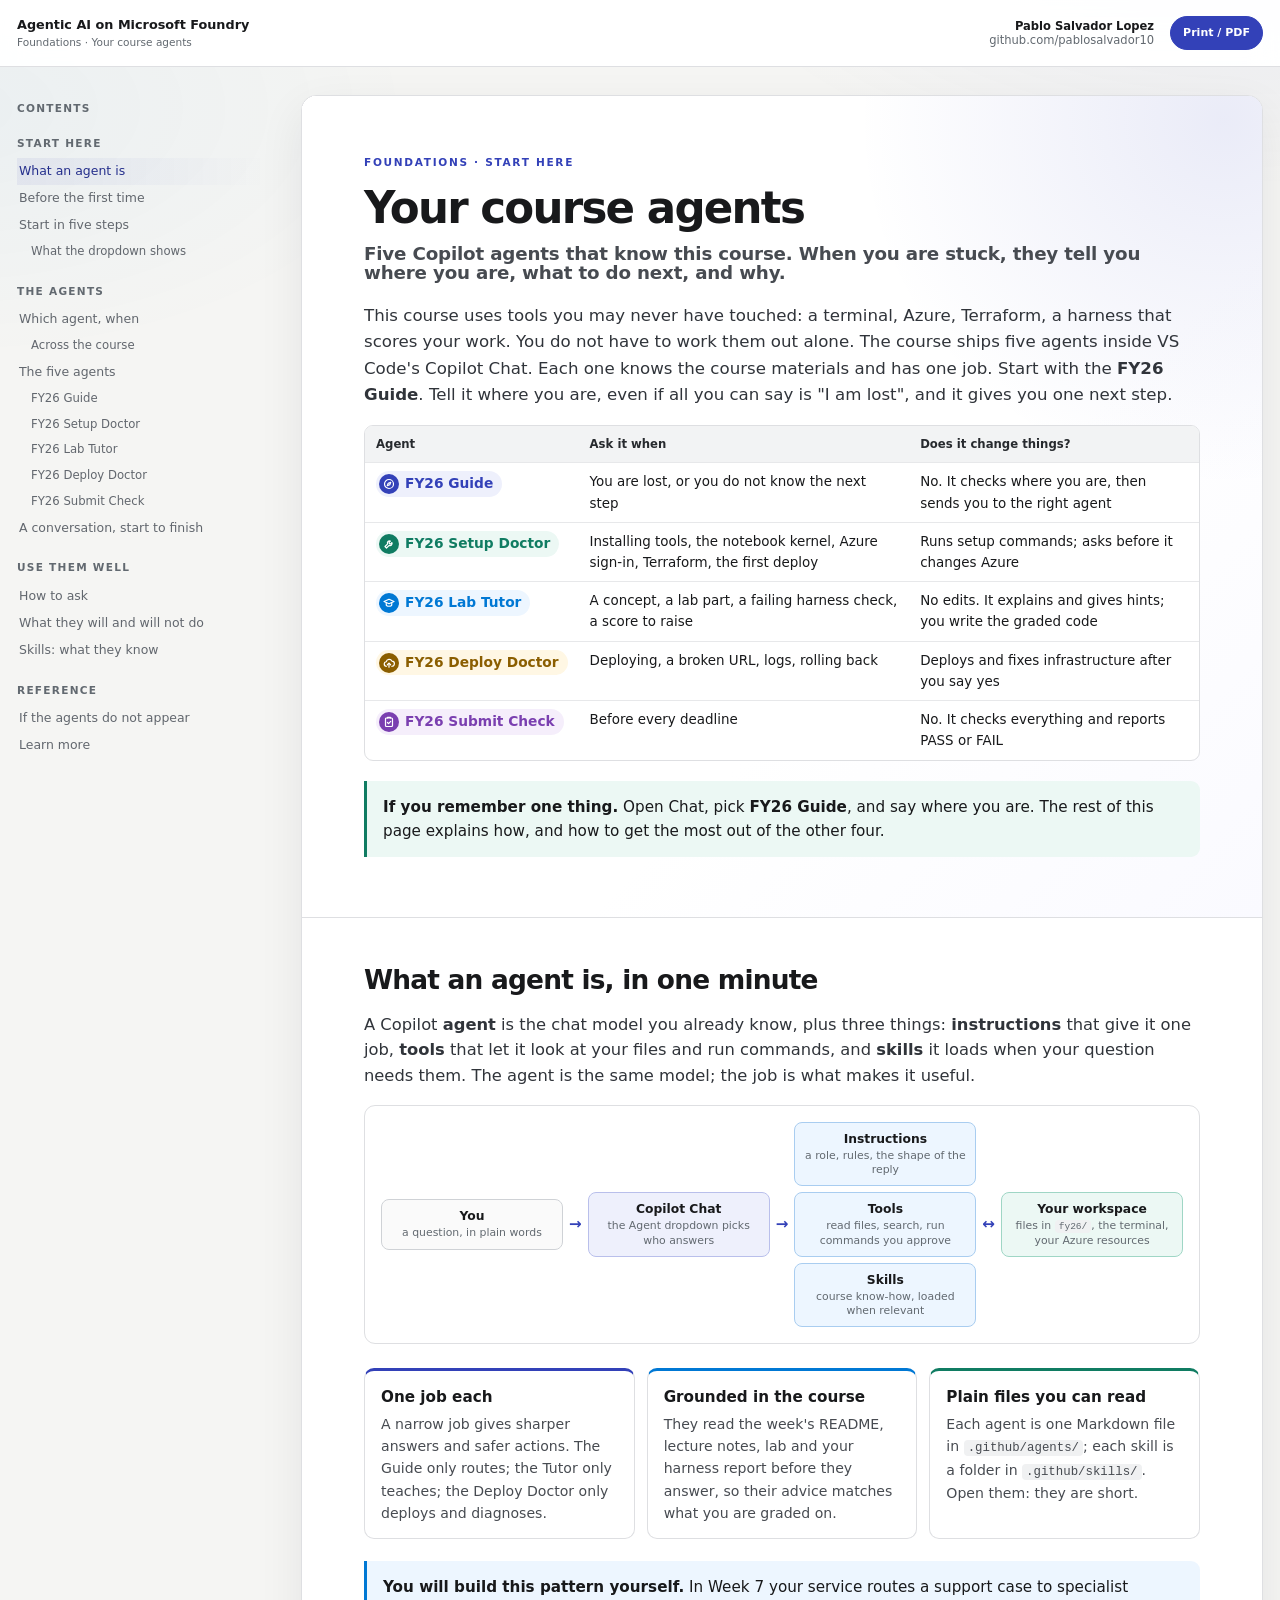
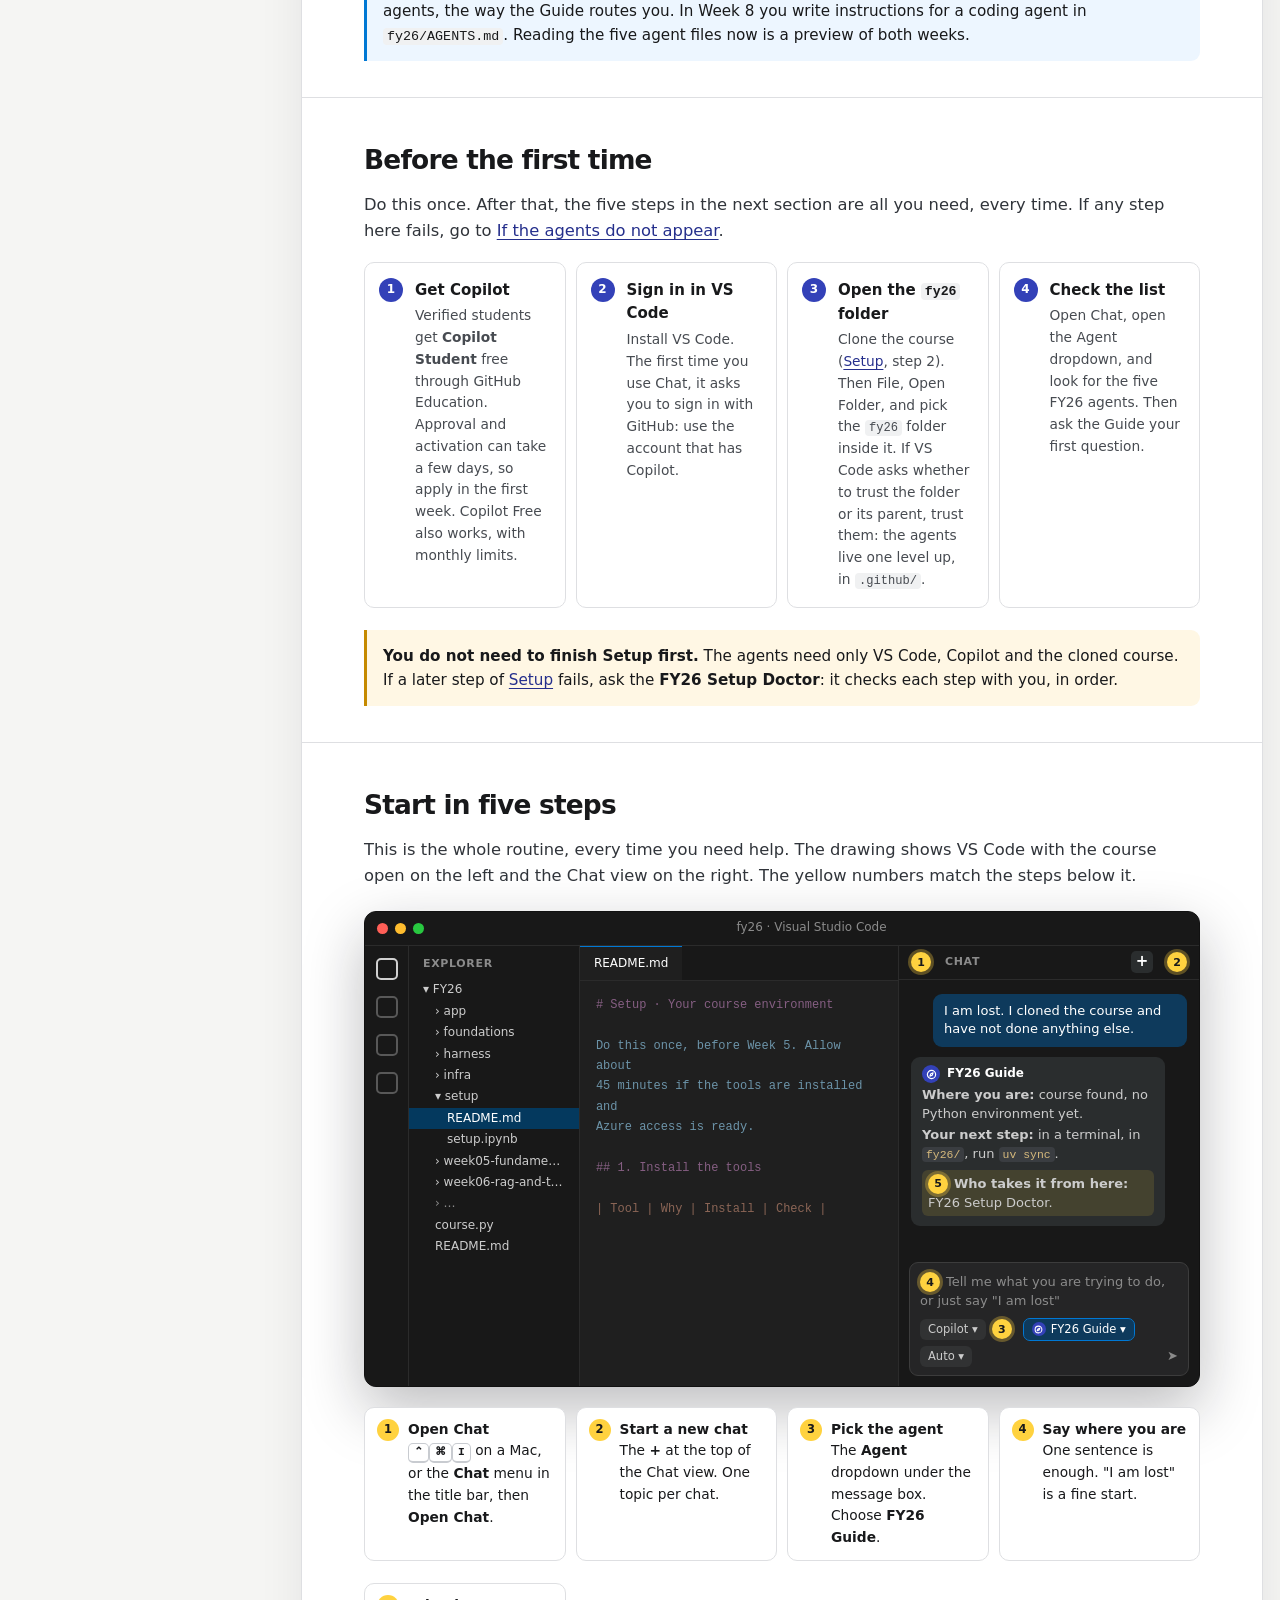
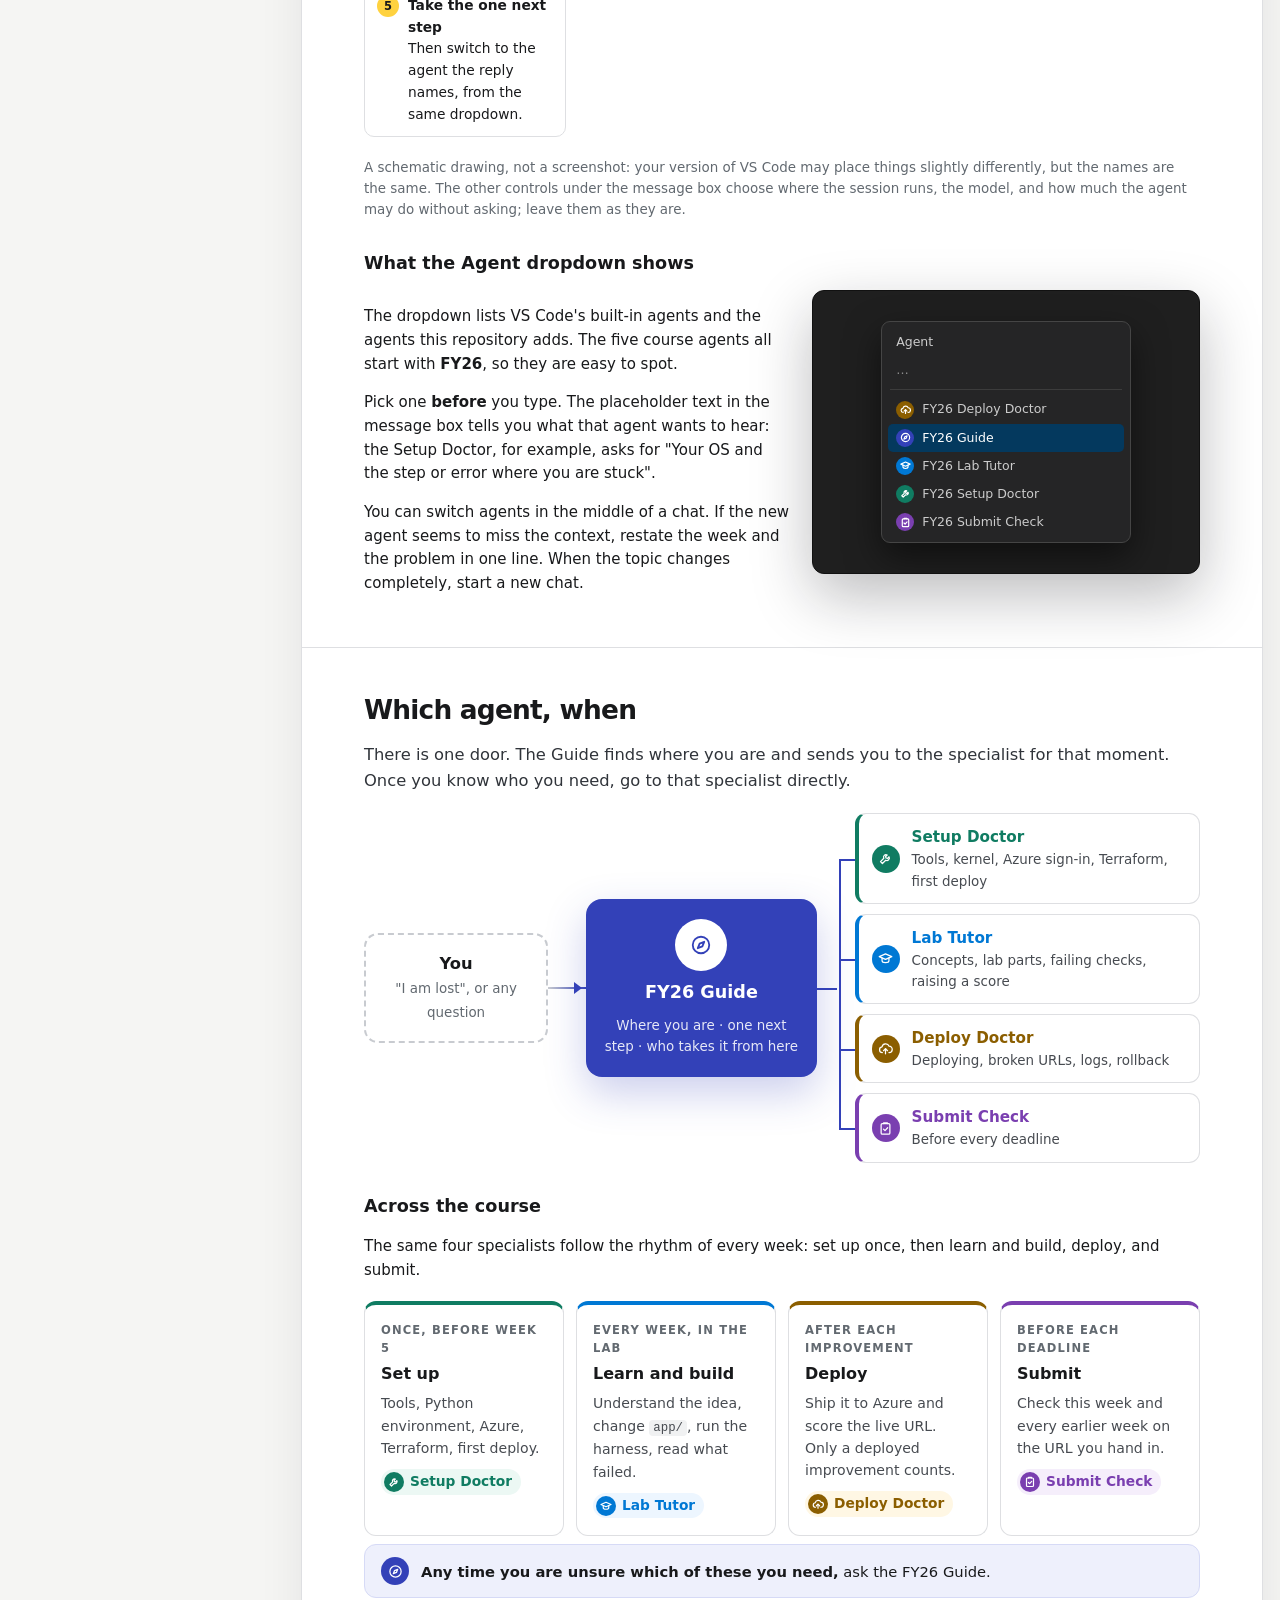
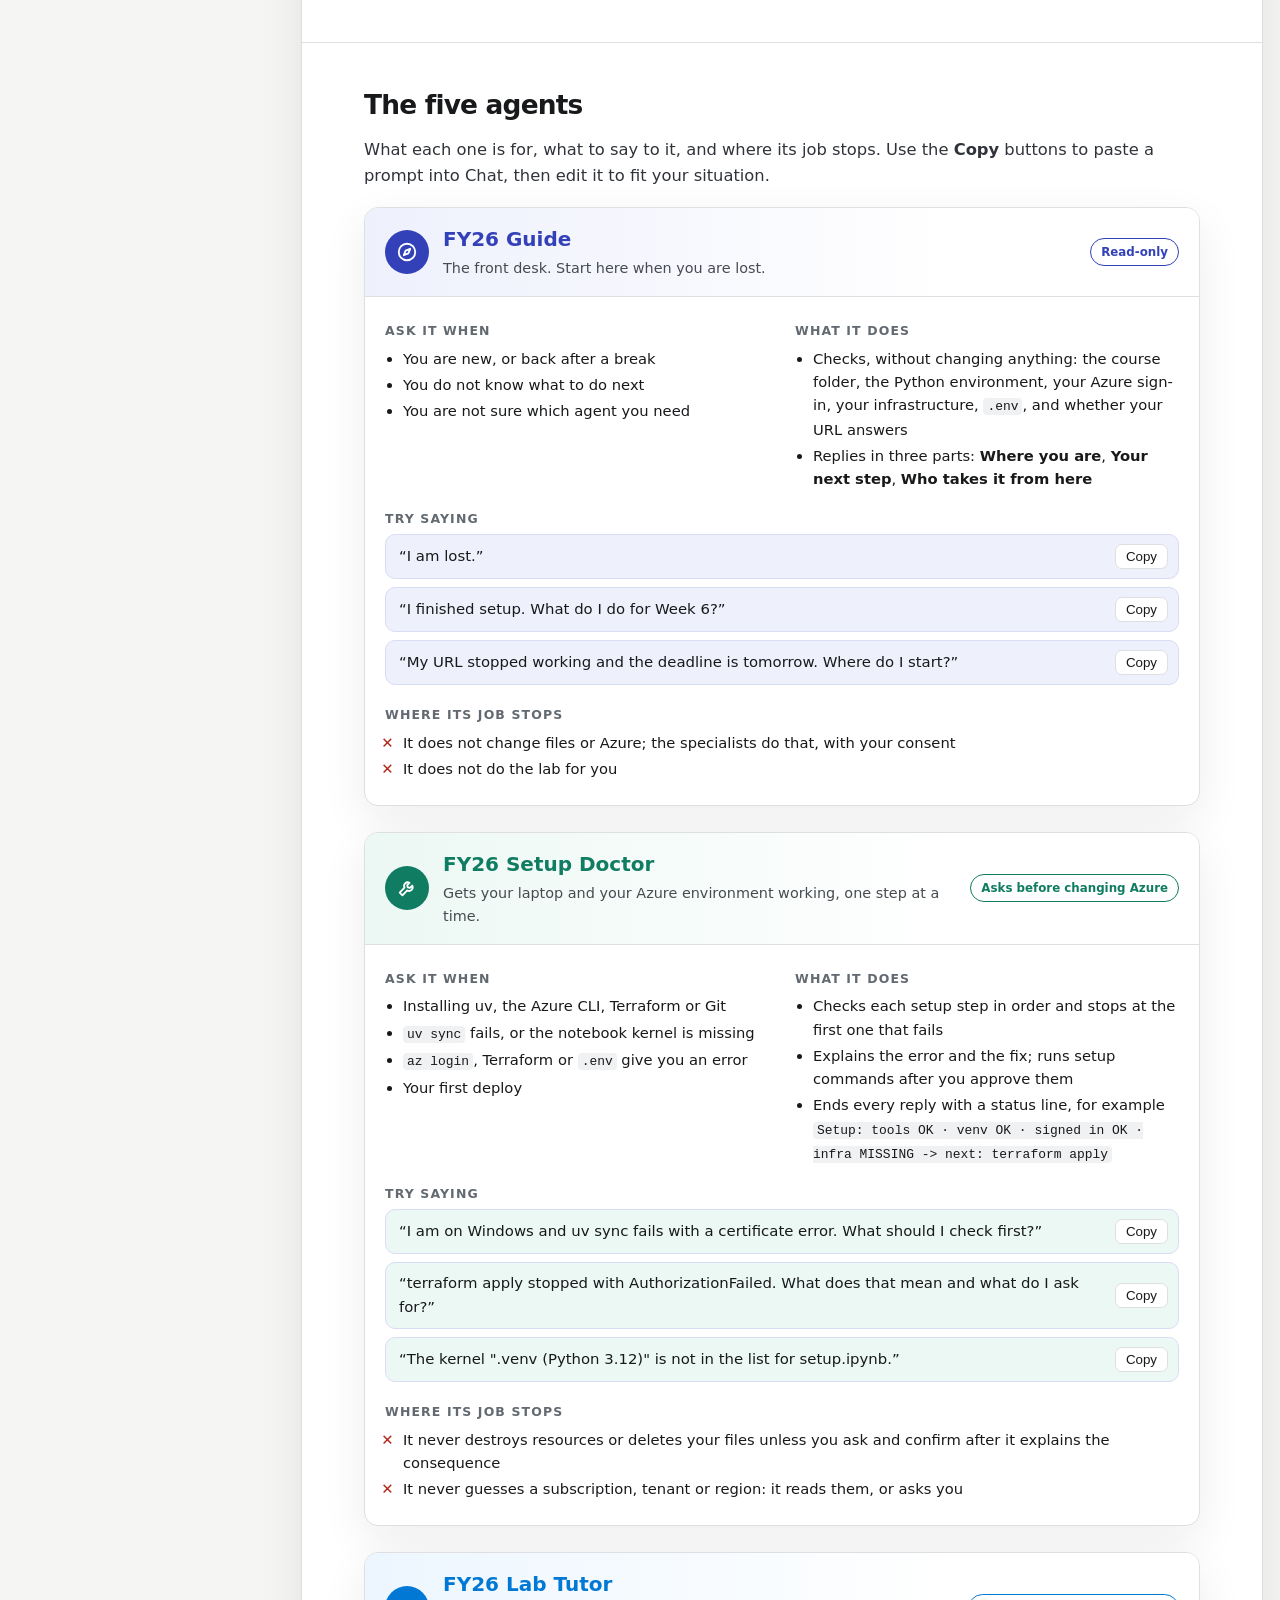
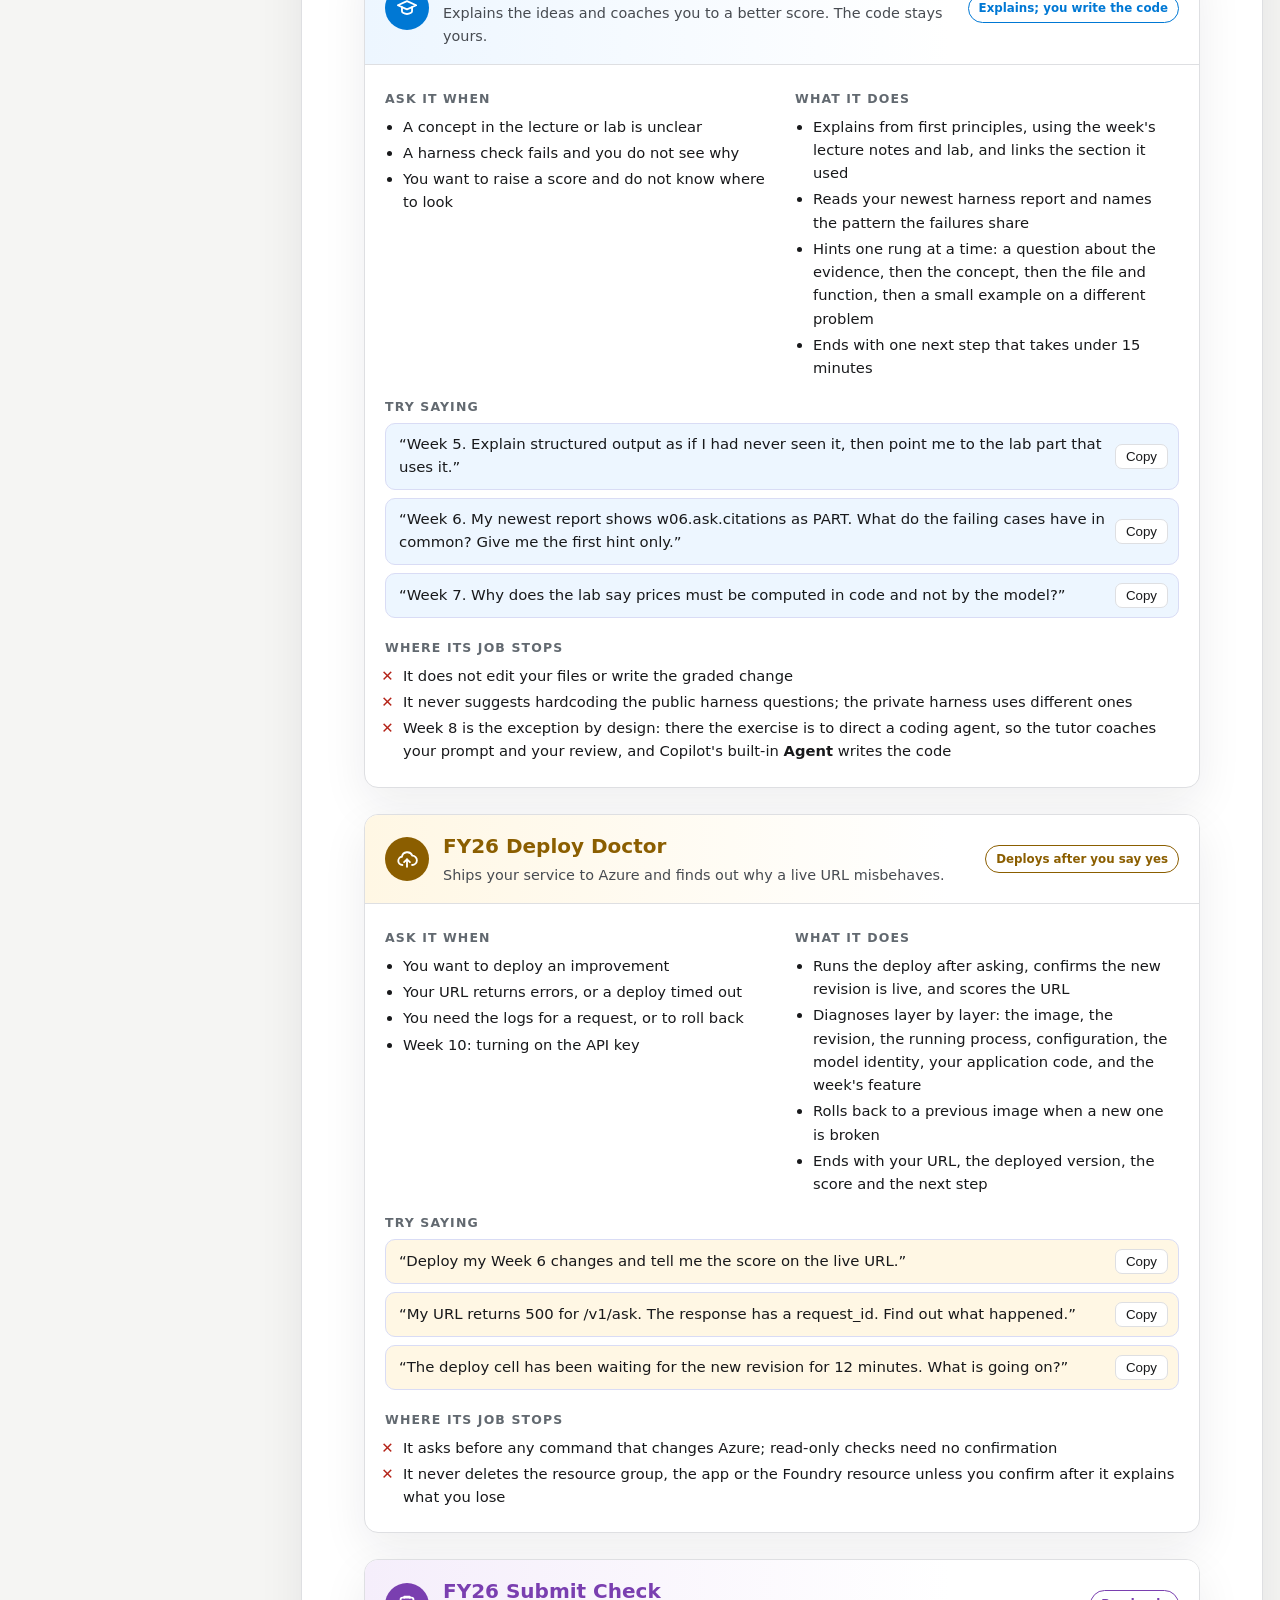
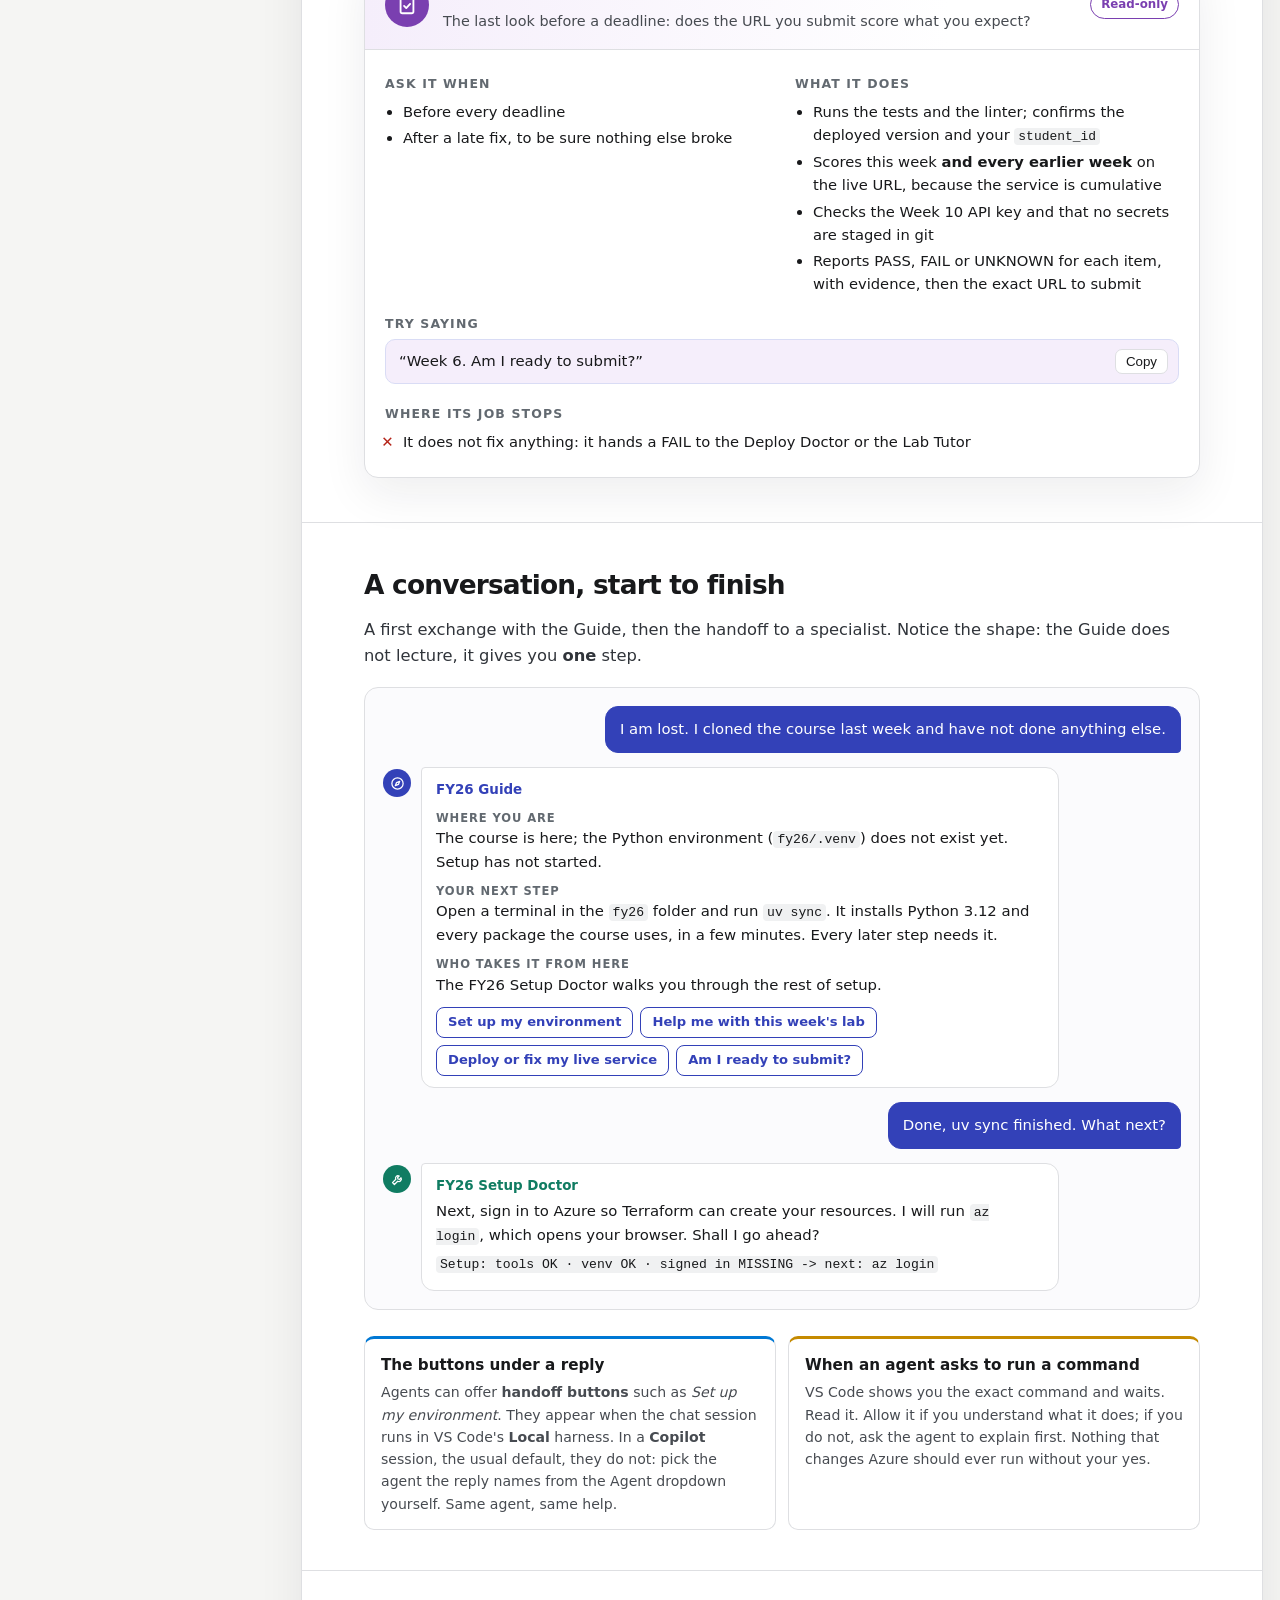
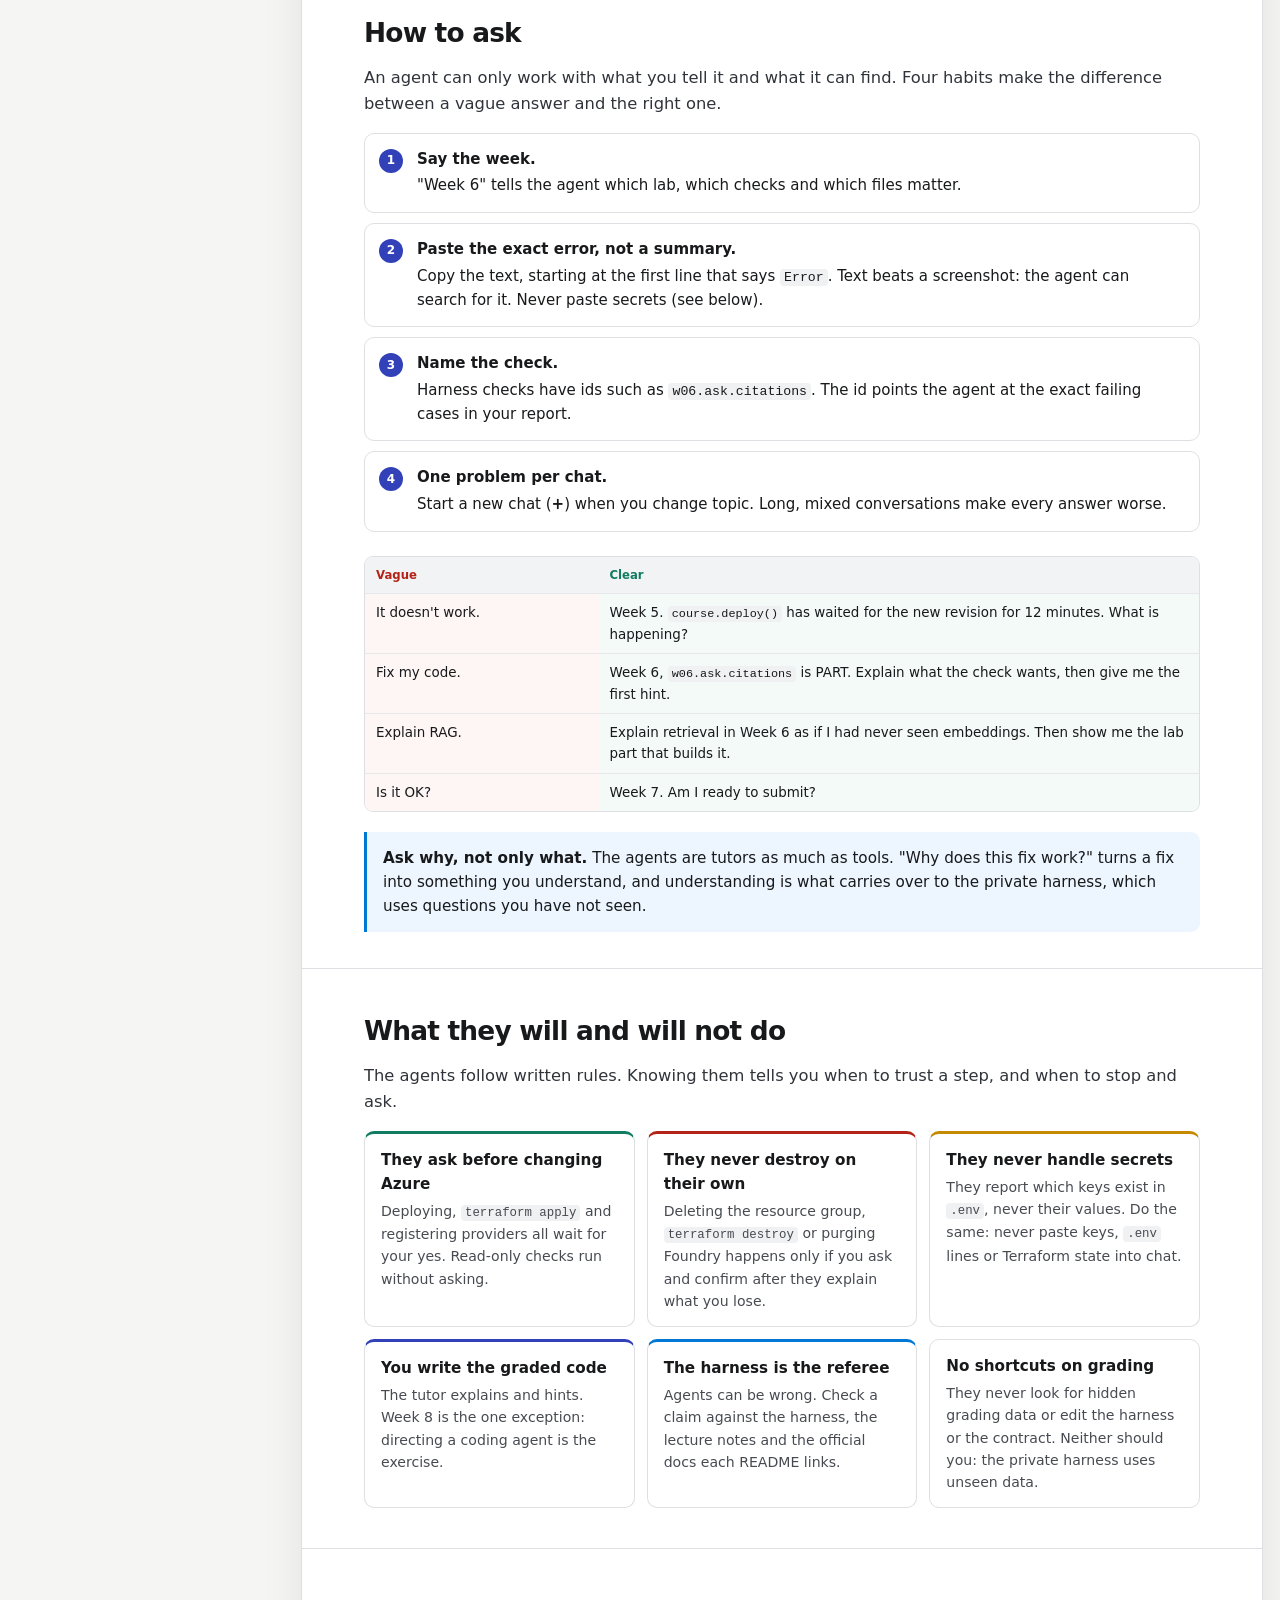
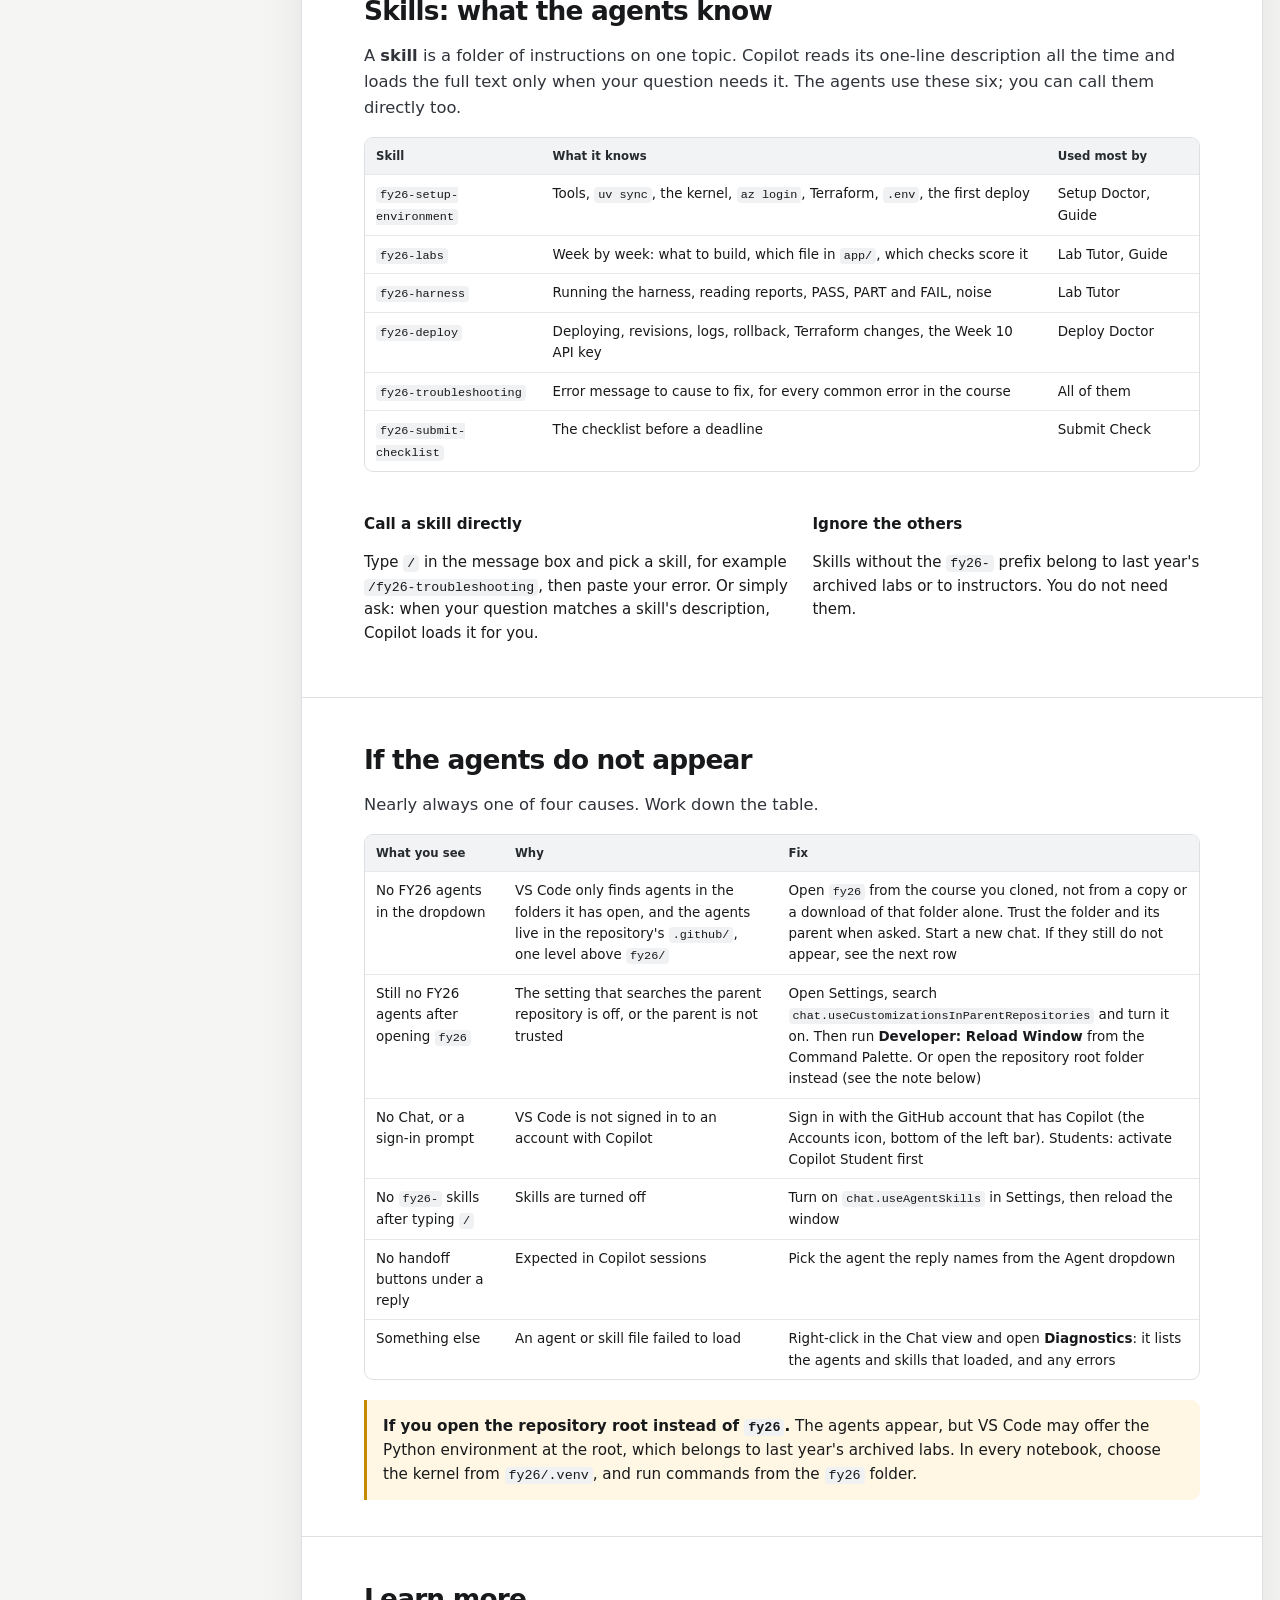
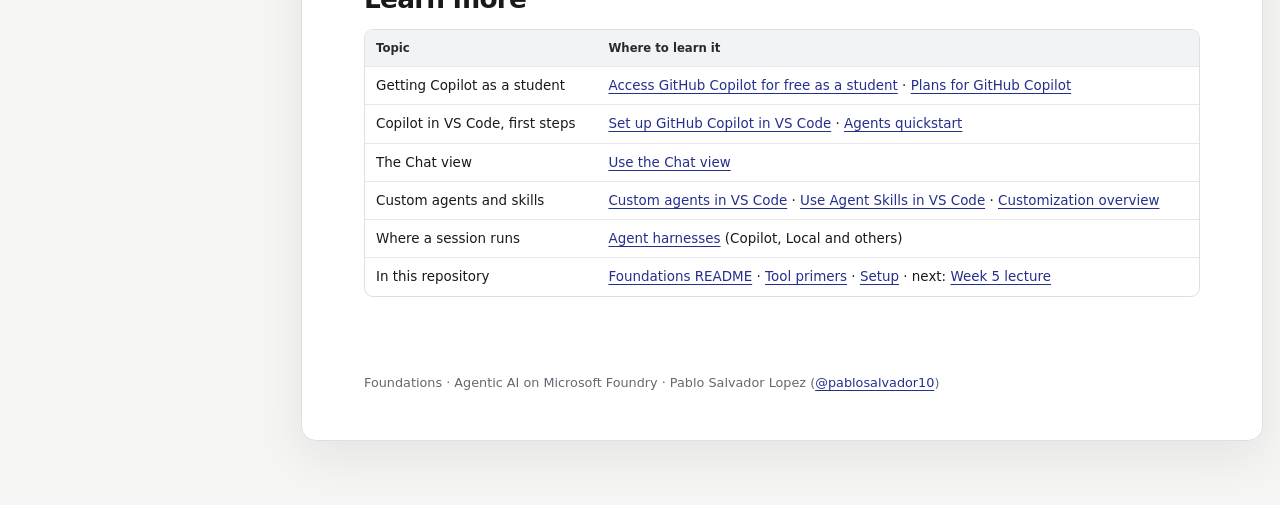
==== fy26/foundations/docs/agents.html @ be67edde "feat: FY26 cohort with course website and online harness - fy26/: the Lakeshore Ride service, harnes" ====
<!doctype html>
<html lang="en">
<head>
<meta charset="utf-8">
<meta name="viewport" content="width=device-width, initial-scale=1">
<title>Foundations · Your course agents</title>
<meta name="description" content="How to get help from the five course agents in VS Code Copilot Chat: FY26 Guide, Setup Doctor, Lab Tutor, Deploy Doctor and Submit Check. Which one to ask, how to ask, and what they will and will not do.">
<link rel="stylesheet" href="../../assets/lecture.css">
<link rel="stylesheet" href="../../assets/agents.css">
</head>
<body class="agents-page">
<svg class="sprite" aria-hidden="true" focusable="false">
  <symbol id="i-guide" viewBox="0 0 24 24"><circle cx="12" cy="12" r="9"/><path d="m15.5 8.5-2 5-5 2 2-5z"/></symbol>
  <symbol id="i-setup" viewBox="0 0 24 24"><path d="M14.7 6.3a4 4 0 0 0-5.4 5.4L4 17l3 3 5.3-5.3a4 4 0 0 0 5.4-5.4l-2.5 2.5-2.4-.6-.6-2.4z"/></symbol>
  <symbol id="i-tutor" viewBox="0 0 24 24"><path d="M2 9l10-4.5L22 9l-10 4.5z"/><path d="M6.5 11v4.5c0 1.4 2.5 3 5.5 3s5.5-1.6 5.5-3V11"/></symbol>
  <symbol id="i-deploy" viewBox="0 0 24 24"><path d="M7 18.5a4.5 4.5 0 0 1-.6-8.96 6 6 0 0 1 11.4-1.3A4.3 4.3 0 0 1 17.5 18.5"/><path d="M12 12.5v8"/><path d="m8.8 15.5 3.2-3.2 3.2 3.2"/></symbol>
  <symbol id="i-submit" viewBox="0 0 24 24"><rect x="5" y="4" width="14" height="17" rx="2"/><path d="M9 4V2.8h6V4"/><path d="m8.8 13 2.4 2.4 4.2-4.6"/></symbol>
</svg>
<a class="skip" href="#content">Skip to the document</a>
<div id="progress" aria-hidden="true"></div>
<header class="topbar"><div class="topbar__inner">
  <span class="brand-copy"><b>Agentic AI on Microsoft Foundry</b><span>Foundations · Your course agents</span></span>
  <div class="topbar__right">
    <span class="author"><b>Pablo Salvador Lopez</b><a href="https://github.com/pablosalvador10">github.com/pablosalvador10</a></span>
    <button class="button" id="print" type="button">Print / PDF</button>
  </div>
</div></header>
<div class="layout">
<nav class="toc" aria-label="Contents"></nav>
<main id="content" tabindex="-1">

<header class="hero" id="top">
  <p class="eyebrow">Foundations · Start here</p>
  <h1>Your course agents<span class="hero-subtitle"><strong>Five Copilot agents that know this course. When you are stuck, they tell you where you are, what to do next, and why.</strong></span></h1>
  <p class="hero-copy">This course uses tools you may never have touched: a terminal, Azure, Terraform, a harness that scores your work. You do not have to work them out alone. The course ships five agents inside VS Code's Copilot Chat. Each one knows the course materials and has one job. Start with the <strong>FY26 Guide</strong>. Tell it where you are, even if all you can say is "I am lost", and it gives you one next step.</p>
  <div class="table-wrap"><table><thead><tr><th>Agent</th><th>Ask it when</th><th>Does it change things?</th></tr></thead><tbody>
    <tr><td><a class="agent-chip is-guide" href="#guide"><span class="agent-icon"><svg aria-hidden="true"><use href="#i-guide"/></svg></span>FY26 Guide</a></td><td>You are lost, or you do not know the next step</td><td>No. It checks where you are, then sends you to the right agent</td></tr>
    <tr><td><a class="agent-chip is-setup" href="#setup-doctor"><span class="agent-icon"><svg aria-hidden="true"><use href="#i-setup"/></svg></span>FY26 Setup Doctor</a></td><td>Installing tools, the notebook kernel, Azure sign-in, Terraform, the first deploy</td><td>Runs setup commands; asks before it changes Azure</td></tr>
    <tr><td><a class="agent-chip is-tutor" href="#lab-tutor"><span class="agent-icon"><svg aria-hidden="true"><use href="#i-tutor"/></svg></span>FY26 Lab Tutor</a></td><td>A concept, a lab part, a failing harness check, a score to raise</td><td>No edits. It explains and gives hints; you write the graded code</td></tr>
    <tr><td><a class="agent-chip is-deploy" href="#deploy-doctor"><span class="agent-icon"><svg aria-hidden="true"><use href="#i-deploy"/></svg></span>FY26 Deploy Doctor</a></td><td>Deploying, a broken URL, logs, rolling back</td><td>Deploys and fixes infrastructure after you say yes</td></tr>
    <tr><td><a class="agent-chip is-submit" href="#submit-check"><span class="agent-icon"><svg aria-hidden="true"><use href="#i-submit"/></svg></span>FY26 Submit Check</a></td><td>Before every deadline</td><td>No. It checks everything and reports PASS or FAIL</td></tr>
  </tbody></table></div>
  <div class="callout callout--green"><p><strong>If you remember one thing.</strong> Open Chat, pick <strong>FY26 Guide</strong>, and say where you are. The rest of this page explains how, and how to get the most out of the other four.</p></div>
</header>

<section id="what" data-group="Start here" data-toc="What an agent is">
  <h2>What an agent is, in one minute</h2>
  <p class="lede">A Copilot <strong>agent</strong> is the chat model you already know, plus three things: <strong>instructions</strong> that give it one job, <strong>tools</strong> that let it look at your files and run commands, and <strong>skills</strong> it loads when your question needs them. The agent is the same model; the job is what makes it useful.</p>
  <div class="diagram" role="img" aria-label="You ask a question in Copilot Chat. The agent you picked answers, using its instructions, its tools and the course skills. It reads and acts on your workspace: the fy26 folder, the terminal and your Azure resources.">
    <div class="diagram__col"><div class="diagram__node">You<small>a question, in plain words</small></div></div>
    <div class="diagram__arrow">&rarr;</div>
    <div class="diagram__col"><div class="diagram__node is-accent">Copilot Chat<small>the Agent dropdown picks who answers</small></div></div>
    <div class="diagram__arrow">&rarr;</div>
    <div class="diagram__col">
      <div class="diagram__node is-azure">Instructions<small>a role, rules, the shape of the reply</small></div>
      <div class="diagram__node is-azure">Tools<small>read files, search, run commands you approve</small></div>
      <div class="diagram__node is-azure">Skills<small>course know-how, loaded when relevant</small></div>
    </div>
    <div class="diagram__arrow">&harr;</div>
    <div class="diagram__col"><div class="diagram__node is-green">Your workspace<small>files in <code>fy26/</code>, the terminal, your Azure resources</small></div></div>
  </div>
  <div class="grid grid-3">
    <div class="tile tile--accent"><h4>One job each</h4><p>A narrow job gives sharper answers and safer actions. The Guide only routes; the Tutor only teaches; the Deploy Doctor only deploys and diagnoses.</p></div>
    <div class="tile tile--azure"><h4>Grounded in the course</h4><p>They read the week's README, lecture notes, lab and your harness report before they answer, so their advice matches what you are graded on.</p></div>
    <div class="tile tile--green"><h4>Plain files you can read</h4><p>Each agent is one Markdown file in <code>.github/agents/</code>; each skill is a folder in <code>.github/skills/</code>. Open them: they are short.</p></div>
  </div>
  <div class="callout"><p><strong>You will build this pattern yourself.</strong> In Week 7 your service routes a support case to specialist agents, the way the Guide routes you. In Week 8 you write instructions for a coding agent in <code>fy26/AGENTS.md</code>. Reading the five agent files now is a preview of both weeks.</p></div>
</section>

<section id="once" data-group="Start here" data-toc="Before the first time">
  <h2>Before the first time</h2>
  <p class="lede">Do this once. After that, the five steps in the next section are all you need, every time. If any step here fails, go to <a href="#trouble">If the agents do not appear</a>.</p>
  <ol class="flow flow--4">
    <li><b>Get Copilot</b><span>Verified students get <strong>Copilot Student</strong> free through GitHub Education. Approval and activation can take a few days, so apply in the first week. Copilot Free also works, with monthly limits.</span></li>
    <li><b>Sign in in VS Code</b><span>Install VS Code. The first time you use Chat, it asks you to sign in with GitHub: use the account that has Copilot.</span></li>
    <li><b>Open the <code>fy26</code> folder</b><span>Clone the course (<a href="../../setup/README.md">Setup</a>, step 2). Then File, Open Folder, and pick the <code>fy26</code> folder inside it. If VS Code asks whether to trust the folder or its parent, trust them: the agents live one level up, in <code>.github/</code>.</span></li>
    <li><b>Check the list</b><span>Open Chat, open the Agent dropdown, and look for the five FY26 agents. Then ask the Guide your first question.</span></li>
  </ol>
  <div class="callout callout--amber"><p><strong>You do not need to finish Setup first.</strong> The agents need only VS Code, Copilot and the cloned course. If a later step of <a href="../../setup/README.md">Setup</a> fails, ask the <strong>FY26 Setup Doctor</strong>: it checks each step with you, in order.</p></div>
</section>

<section id="start" data-group="Start here" data-toc="Start in five steps">
  <h2>Start in five steps</h2>
  <p class="lede">This is the whole routine, every time you need help. The drawing shows VS Code with the course open on the left and the Chat view on the right. The yellow numbers match the steps below it.</p>

  <div class="vsc" role="img" aria-label="Drawing of VS Code. The Explorer shows the fy26 folder; the editor shows the Setup README. On the right is the Chat view. Marker 1 is the Chat view itself, marker 2 the New Chat plus button, marker 3 the Agent dropdown set to FY26 Guide, marker 4 the message box, and marker 5 the line in the Guide's reply that names the next agent.">
    <div class="vsc__titlebar"><span class="vsc__dots"><i></i><i></i><i></i></span><span class="vsc__title">fy26 · Visual Studio Code</span></div>
    <div class="vsc__body">
      <div class="vsc__activity"><span></span><span></span><span></span><span></span></div>
      <div class="vsc__explorer">
        <b>EXPLORER</b>
        <p>&#9662; FY26</p>
        <p class="d1">&rsaquo; app</p>
        <p class="d1">&rsaquo; foundations</p>
        <p class="d1">&rsaquo; harness</p>
        <p class="d1">&rsaquo; infra</p>
        <p class="d1">&#9662; setup</p>
        <p class="d2 is-open">README.md</p>
        <p class="d2">setup.ipynb</p>
        <p class="d1">&rsaquo; week05-fundamentals-of-azure-ai</p>
        <p class="d1">&rsaquo; week06-rag-and-tool-calling</p>
        <p class="d1 dim">&rsaquo; &hellip;</p>
        <p class="d1">course.py</p>
        <p class="d1">README.md</p>
      </div>
      <div class="vsc__editor">
        <div class="vsc__tabs"><span class="vsc__tab">README.md</span></div>
        <pre class="vsc__code"><span class="k"># Setup · Your course environment</span>

Do this once, before Week 5. Allow about
45 minutes if the tools are installed and
Azure access is ready.

<span class="k">## 1. Install the tools</span>

<span class="s">| Tool | Why | Install | Check |</span></pre>
      </div>
      <div class="vsc__chat">
        <div class="vsc__chathead"><span class="mark">1</span>CHAT<span class="plus">+</span><span class="mark">2</span></div>
        <div class="vsc__messages">
          <div class="vsc__msg vsc__msg--me">I am lost. I cloned the course and have not done anything else.</div>
          <div class="vsc__msg">
            <div class="vsc__who"><span class="agent-icon is-guide"><svg aria-hidden="true"><use href="#i-guide"/></svg></span>FY26 Guide</div>
            <p><b>Where you are:</b> course found, no Python environment yet.</p>
            <p><b>Your next step:</b> in a terminal, in <code>fy26/</code>, run <code>uv sync</code>.</p>
            <p class="vsc__next"><span class="mark">5</span><b>Who takes it from here:</b> FY26 Setup Doctor.</p>
          </div>
        </div>
        <div class="vsc__input">
          <div class="vsc__prompt is-placeholder"><span class="mark">4</span>Tell me what you are trying to do, or just say "I am lost"</div>
          <div class="vsc__controls"><span class="vsc__pill">Copilot &#9662;</span><span class="mark">3</span><span class="vsc__pill is-active"><span class="agent-icon is-guide"><svg aria-hidden="true"><use href="#i-guide"/></svg></span>FY26 Guide &#9662;</span><span class="vsc__pill">Auto &#9662;</span><span class="vsc__send">&#10148;</span></div>
        </div>
      </div>
    </div>
  </div>

  <ol class="marks-legend">
    <li data-n="1"><span><b>Open Chat</b><kbd>&#8963;</kbd><kbd>&#8984;</kbd><kbd>I</kbd> on a Mac, or the <b>Chat</b> menu in the title bar, then <b>Open Chat</b>.</span></li>
    <li data-n="2"><span><b>Start a new chat</b>The <b>+</b> at the top of the Chat view. One topic per chat.</span></li>
    <li data-n="3"><span><b>Pick the agent</b>The <b>Agent</b> dropdown under the message box. Choose <b>FY26 Guide</b>.</span></li>
    <li data-n="4"><span><b>Say where you are</b>One sentence is enough. "I am lost" is a fine start.</span></li>
    <li data-n="5"><span><b>Take the one next step</b>Then switch to the agent the reply names, from the same dropdown.</span></li>
  </ol>
  <p class="muted">A schematic drawing, not a screenshot: your version of VS Code may place things slightly differently, but the names are the same. The other controls under the message box choose where the session runs, the model, and how much the agent may do without asking; leave them as they are.</p>

  <h3 id="dropdown" data-toc="What the dropdown shows">What the Agent dropdown shows</h3>
  <div class="split">
    <div>
      <p>The dropdown lists VS Code's built-in agents and the agents this repository adds. The five course agents all start with <strong>FY26</strong>, so they are easy to spot.</p>
      <p>Pick one <strong>before</strong> you type. The placeholder text in the message box tells you what that agent wants to hear: the Setup Doctor, for example, asks for "Your OS and the step or error where you are stuck".</p>
      <p>You can switch agents in the middle of a chat. If the new agent seems to miss the context, restate the week and the problem in one line. When the topic changes completely, start a new chat.</p>
    </div>
    <div class="vsc vsc--menu" role="img" aria-label="Drawing of the open Agent dropdown: a built-in Agent entry, then FY26 Deploy Doctor, FY26 Guide (highlighted), FY26 Lab Tutor, FY26 Setup Doctor and FY26 Submit Check.">
      <div class="vsc__menu">
        <p>Agent</p>
        <p class="dim">&hellip;</p>
        <hr>
        <p class="is-deploy"><span class="agent-icon"><svg aria-hidden="true"><use href="#i-deploy"/></svg></span>FY26 Deploy Doctor</p>
        <p class="is-guide is-picked"><span class="agent-icon"><svg aria-hidden="true"><use href="#i-guide"/></svg></span>FY26 Guide</p>
        <p class="is-tutor"><span class="agent-icon"><svg aria-hidden="true"><use href="#i-tutor"/></svg></span>FY26 Lab Tutor</p>
        <p class="is-setup"><span class="agent-icon"><svg aria-hidden="true"><use href="#i-setup"/></svg></span>FY26 Setup Doctor</p>
        <p class="is-submit"><span class="agent-icon"><svg aria-hidden="true"><use href="#i-submit"/></svg></span>FY26 Submit Check</p>
      </div>
    </div>
  </div>
</section>

<section id="which" data-group="The agents" data-toc="Which agent, when">
  <h2>Which agent, when</h2>
  <p class="lede">There is one door. The Guide finds where you are and sends you to the specialist for that moment. Once you know who you need, go to that specialist directly.</p>
  <div class="route" role="img" aria-label="Route map. You start with the FY26 Guide, which sends you to one of four specialists: Setup Doctor for tools, Azure and Terraform; Lab Tutor for concepts, labs and failing checks; Deploy Doctor for deploying and broken URLs; Submit Check before a deadline.">
    <div class="route__you"><strong>You</strong><span>"I am lost", or any question</span></div>
    <div class="route__arrow"></div>
    <div class="route__guide is-guide"><span class="agent-icon"><svg aria-hidden="true"><use href="#i-guide"/></svg></span><strong>FY26 Guide</strong><span>Where you are · one next step · who takes it from here</span></div>
    <div class="route__fan"></div>
    <div class="route__team">
      <div class="route__spec is-setup"><span class="agent-icon agent-icon--sm"><svg aria-hidden="true"><use href="#i-setup"/></svg></span><div><strong>Setup Doctor</strong><span>Tools, kernel, Azure sign-in, Terraform, first deploy</span></div></div>
      <div class="route__spec is-tutor"><span class="agent-icon agent-icon--sm"><svg aria-hidden="true"><use href="#i-tutor"/></svg></span><div><strong>Lab Tutor</strong><span>Concepts, lab parts, failing checks, raising a score</span></div></div>
      <div class="route__spec is-deploy"><span class="agent-icon agent-icon--sm"><svg aria-hidden="true"><use href="#i-deploy"/></svg></span><div><strong>Deploy Doctor</strong><span>Deploying, broken URLs, logs, rollback</span></div></div>
      <div class="route__spec is-submit"><span class="agent-icon agent-icon--sm"><svg aria-hidden="true"><use href="#i-submit"/></svg></span><div><strong>Submit Check</strong><span>Before every deadline</span></div></div>
    </div>
  </div>

  <h3 id="rhythm" data-toc="Across the course">Across the course</h3>
  <p>The same four specialists follow the rhythm of every week: set up once, then learn and build, deploy, and submit.</p>
  <div class="journey">
    <div class="journey__step is-setup"><small>Once, before Week 5</small><h4>Set up</h4><p>Tools, Python environment, Azure, Terraform, first deploy.</p><span class="agent-chip"><span class="agent-icon"><svg aria-hidden="true"><use href="#i-setup"/></svg></span>Setup Doctor</span></div>
    <div class="journey__step is-tutor"><small>Every week, in the lab</small><h4>Learn and build</h4><p>Understand the idea, change <code>app/</code>, run the harness, read what failed.</p><span class="agent-chip"><span class="agent-icon"><svg aria-hidden="true"><use href="#i-tutor"/></svg></span>Lab Tutor</span></div>
    <div class="journey__step is-deploy"><small>After each improvement</small><h4>Deploy</h4><p>Ship it to Azure and score the live URL. Only a deployed improvement counts.</p><span class="agent-chip"><span class="agent-icon"><svg aria-hidden="true"><use href="#i-deploy"/></svg></span>Deploy Doctor</span></div>
    <div class="journey__step is-submit"><small>Before each deadline</small><h4>Submit</h4><p>Check this week and every earlier week on the URL you hand in.</p><span class="agent-chip"><span class="agent-icon"><svg aria-hidden="true"><use href="#i-submit"/></svg></span>Submit Check</span></div>
  </div>
  <div class="journey__any is-guide"><span class="agent-icon agent-icon--sm"><svg aria-hidden="true"><use href="#i-guide"/></svg></span><span><strong>Any time you are unsure which of these you need,</strong> ask the FY26 Guide.</span></div>
</section>

<section id="agents" data-group="The agents" data-toc="The five agents">
  <h2>The five agents</h2>
  <p class="lede">What each one is for, what to say to it, and where its job stops. Use the <strong>Copy</strong> buttons to paste a prompt into Chat, then edit it to fit your situation.</p>

  <article class="agent-card is-guide">
    <div class="agent-card__head"><span class="agent-icon"><svg aria-hidden="true"><use href="#i-guide"/></svg></span><div><h3 id="guide" data-toc="FY26 Guide">FY26 Guide</h3><p>The front desk. Start here when you are lost.</p></div><span class="agent-card__badge">Read-only</span></div>
    <div class="agent-card__body">
      <div><h4>Ask it when</h4><ul><li>You are new, or back after a break</li><li>You do not know what to do next</li><li>You are not sure which agent you need</li></ul></div>
      <div><h4>What it does</h4><ul><li>Checks, without changing anything: the course folder, the Python environment, your Azure sign-in, your infrastructure, <code>.env</code>, and whether your URL answers</li><li>Replies in three parts: <b>Where you are</b>, <b>Your next step</b>, <b>Who takes it from here</b></li></ul></div>
      <div class="wide"><h4>Try saying</h4><div class="prompts">
        <p class="prompt"><q>I am lost.</q><button class="copy" type="button" data-copy="I am lost." hidden>Copy</button></p>
        <p class="prompt"><q>I finished setup. What do I do for Week 6?</q><button class="copy" type="button" data-copy="I finished setup. What do I do for Week 6?" hidden>Copy</button></p>
        <p class="prompt"><q>My URL stopped working and the deadline is tomorrow. Where do I start?</q><button class="copy" type="button" data-copy="My URL stopped working and the deadline is tomorrow. Where do I start?" hidden>Copy</button></p>
      </div></div>
      <div class="wide no"><h4>Where its job stops</h4><ul><li>It does not change files or Azure; the specialists do that, with your consent</li><li>It does not do the lab for you</li></ul></div>
    </div>
  </article>

  <article class="agent-card is-setup">
    <div class="agent-card__head"><span class="agent-icon"><svg aria-hidden="true"><use href="#i-setup"/></svg></span><div><h3 id="setup-doctor" data-toc="FY26 Setup Doctor">FY26 Setup Doctor</h3><p>Gets your laptop and your Azure environment working, one step at a time.</p></div><span class="agent-card__badge">Asks before changing Azure</span></div>
    <div class="agent-card__body">
      <div><h4>Ask it when</h4><ul><li>Installing uv, the Azure CLI, Terraform or Git</li><li><code>uv sync</code> fails, or the notebook kernel is missing</li><li><code>az login</code>, Terraform or <code>.env</code> give you an error</li><li>Your first deploy</li></ul></div>
      <div><h4>What it does</h4><ul><li>Checks each setup step in order and stops at the first one that fails</li><li>Explains the error and the fix; runs setup commands after you approve them</li><li>Ends every reply with a status line, for example <code>Setup: tools OK · venv OK · signed in OK · infra MISSING -&gt; next: terraform apply</code></li></ul></div>
      <div class="wide"><h4>Try saying</h4><div class="prompts">
        <p class="prompt"><q>I am on Windows and uv sync fails with a certificate error. What should I check first?</q><button class="copy" type="button" data-copy="I am on Windows and uv sync fails with a certificate error. What should I check first?" hidden>Copy</button></p>
        <p class="prompt"><q>terraform apply stopped with AuthorizationFailed. What does that mean and what do I ask for?</q><button class="copy" type="button" data-copy="terraform apply stopped with AuthorizationFailed. What does that mean and what do I ask for?" hidden>Copy</button></p>
        <p class="prompt"><q>The kernel ".venv (Python 3.12)" is not in the list for setup.ipynb.</q><button class="copy" type="button" data-copy="The kernel &quot;.venv (Python 3.12)&quot; is not in the list for setup.ipynb." hidden>Copy</button></p>
      </div></div>
      <div class="wide no"><h4>Where its job stops</h4><ul><li>It never destroys resources or deletes your files unless you ask and confirm after it explains the consequence</li><li>It never guesses a subscription, tenant or region: it reads them, or asks you</li></ul></div>
    </div>
  </article>

  <article class="agent-card is-tutor">
    <div class="agent-card__head"><span class="agent-icon"><svg aria-hidden="true"><use href="#i-tutor"/></svg></span><div><h3 id="lab-tutor" data-toc="FY26 Lab Tutor">FY26 Lab Tutor</h3><p>Explains the ideas and coaches you to a better score. The code stays yours.</p></div><span class="agent-card__badge">Explains; you write the code</span></div>
    <div class="agent-card__body">
      <div><h4>Ask it when</h4><ul><li>A concept in the lecture or lab is unclear</li><li>A harness check fails and you do not see why</li><li>You want to raise a score and do not know where to look</li></ul></div>
      <div><h4>What it does</h4><ul><li>Explains from first principles, using the week's lecture notes and lab, and links the section it used</li><li>Reads your newest harness report and names the pattern the failures share</li><li>Hints one rung at a time: a question about the evidence, then the concept, then the file and function, then a small example on a different problem</li><li>Ends with one next step that takes under 15 minutes</li></ul></div>
      <div class="wide"><h4>Try saying</h4><div class="prompts">
        <p class="prompt"><q>Week 5. Explain structured output as if I had never seen it, then point me to the lab part that uses it.</q><button class="copy" type="button" data-copy="Week 5. Explain structured output as if I had never seen it, then point me to the lab part that uses it." hidden>Copy</button></p>
        <p class="prompt"><q>Week 6. My newest report shows w06.ask.citations as PART. What do the failing cases have in common? Give me the first hint only.</q><button class="copy" type="button" data-copy="Week 6. My newest report shows w06.ask.citations as PART. What do the failing cases have in common? Give me the first hint only." hidden>Copy</button></p>
        <p class="prompt"><q>Week 7. Why does the lab say prices must be computed in code and not by the model?</q><button class="copy" type="button" data-copy="Week 7. Why does the lab say prices must be computed in code and not by the model?" hidden>Copy</button></p>
      </div></div>
      <div class="wide no"><h4>Where its job stops</h4><ul><li>It does not edit your files or write the graded change</li><li>It never suggests hardcoding the public harness questions; the private harness uses different ones</li><li>Week 8 is the exception by design: there the exercise is to direct a coding agent, so the tutor coaches your prompt and your review, and Copilot's built-in <strong>Agent</strong> writes the code</li></ul></div>
    </div>
  </article>

  <article class="agent-card is-deploy">
    <div class="agent-card__head"><span class="agent-icon"><svg aria-hidden="true"><use href="#i-deploy"/></svg></span><div><h3 id="deploy-doctor" data-toc="FY26 Deploy Doctor">FY26 Deploy Doctor</h3><p>Ships your service to Azure and finds out why a live URL misbehaves.</p></div><span class="agent-card__badge">Deploys after you say yes</span></div>
    <div class="agent-card__body">
      <div><h4>Ask it when</h4><ul><li>You want to deploy an improvement</li><li>Your URL returns errors, or a deploy timed out</li><li>You need the logs for a request, or to roll back</li><li>Week 10: turning on the API key</li></ul></div>
      <div><h4>What it does</h4><ul><li>Runs the deploy after asking, confirms the new revision is live, and scores the URL</li><li>Diagnoses layer by layer: the image, the revision, the running process, configuration, the model identity, your application code, and the week's feature</li><li>Rolls back to a previous image when a new one is broken</li><li>Ends with your URL, the deployed version, the score and the next step</li></ul></div>
      <div class="wide"><h4>Try saying</h4><div class="prompts">
        <p class="prompt"><q>Deploy my Week 6 changes and tell me the score on the live URL.</q><button class="copy" type="button" data-copy="Deploy my Week 6 changes and tell me the score on the live URL." hidden>Copy</button></p>
        <p class="prompt"><q>My URL returns 500 for /v1/ask. The response has a request_id. Find out what happened.</q><button class="copy" type="button" data-copy="My URL returns 500 for /v1/ask. The response has a request_id. Find out what happened." hidden>Copy</button></p>
        <p class="prompt"><q>The deploy cell has been waiting for the new revision for 12 minutes. What is going on?</q><button class="copy" type="button" data-copy="The deploy cell has been waiting for the new revision for 12 minutes. What is going on?" hidden>Copy</button></p>
      </div></div>
      <div class="wide no"><h4>Where its job stops</h4><ul><li>It asks before any command that changes Azure; read-only checks need no confirmation</li><li>It never deletes the resource group, the app or the Foundry resource unless you confirm after it explains what you lose</li></ul></div>
    </div>
  </article>

  <article class="agent-card is-submit">
    <div class="agent-card__head"><span class="agent-icon"><svg aria-hidden="true"><use href="#i-submit"/></svg></span><div><h3 id="submit-check" data-toc="FY26 Submit Check">FY26 Submit Check</h3><p>The last look before a deadline: does the URL you submit score what you expect?</p></div><span class="agent-card__badge">Read-only</span></div>
    <div class="agent-card__body">
      <div><h4>Ask it when</h4><ul><li>Before every deadline</li><li>After a late fix, to be sure nothing else broke</li></ul></div>
      <div><h4>What it does</h4><ul><li>Runs the tests and the linter; confirms the deployed version and your <code>student_id</code></li><li>Scores this week <strong>and every earlier week</strong> on the live URL, because the service is cumulative</li><li>Checks the Week 10 API key and that no secrets are staged in git</li><li>Reports PASS, FAIL or UNKNOWN for each item, with evidence, then the exact URL to submit</li></ul></div>
      <div class="wide"><h4>Try saying</h4><div class="prompts">
        <p class="prompt"><q>Week 6. Am I ready to submit?</q><button class="copy" type="button" data-copy="Week 6. Am I ready to submit?" hidden>Copy</button></p>
      </div></div>
      <div class="wide no"><h4>Where its job stops</h4><ul><li>It does not fix anything: it hands a FAIL to the Deploy Doctor or the Lab Tutor</li></ul></div>
    </div>
  </article>
</section>

<section id="conversation" data-group="The agents" data-toc="A conversation, start to finish">
  <h2>A conversation, start to finish</h2>
  <p class="lede">A first exchange with the Guide, then the handoff to a specialist. Notice the shape: the Guide does not lecture, it gives you <strong>one</strong> step.</p>
  <div class="chat">
    <div class="chat__row chat__row--me"><div class="chat__bubble">I am lost. I cloned the course last week and have not done anything else.</div></div>
    <div class="chat__row is-guide"><span class="agent-icon agent-icon--sm"><svg aria-hidden="true"><use href="#i-guide"/></svg></span><div class="chat__bubble">
      <span class="chat__name">FY26 Guide</span>
      <p><span class="chat__label">Where you are</span>The course is here; the Python environment (<code>fy26/.venv</code>) does not exist yet. Setup has not started.</p>
      <p><span class="chat__label">Your next step</span>Open a terminal in the <code>fy26</code> folder and run <code>uv sync</code>. It installs Python 3.12 and every package the course uses, in a few minutes. Every later step needs it.</p>
      <p><span class="chat__label">Who takes it from here</span>The FY26 Setup Doctor walks you through the rest of setup.</p>
      <div class="handoffs"><span>Set up my environment</span><span>Help me with this week's lab</span><span>Deploy or fix my live service</span><span>Am I ready to submit?</span></div>
    </div></div>
    <div class="chat__row chat__row--me"><div class="chat__bubble">Done, uv sync finished. What next?</div></div>
    <div class="chat__row is-setup"><span class="agent-icon agent-icon--sm"><svg aria-hidden="true"><use href="#i-setup"/></svg></span><div class="chat__bubble">
      <span class="chat__name">FY26 Setup Doctor</span>
      <p>Next, sign in to Azure so Terraform can create your resources. I will run <code>az login</code>, which opens your browser. Shall I go ahead?</p>
      <p><code>Setup: tools OK · venv OK · signed in MISSING -&gt; next: az login</code></p>
    </div></div>
  </div>
  <div class="grid grid-2">
    <div class="tile tile--azure"><h4>The buttons under a reply</h4><p>Agents can offer <strong>handoff buttons</strong> such as <em>Set up my environment</em>. They appear when the chat session runs in VS Code's <strong>Local</strong> harness. In a <strong>Copilot</strong> session, the usual default, they do not: pick the agent the reply names from the Agent dropdown yourself. Same agent, same help.</p></div>
    <div class="tile tile--amber"><h4>When an agent asks to run a command</h4><p>VS Code shows you the exact command and waits. Read it. Allow it if you understand what it does; if you do not, ask the agent to explain first. Nothing that changes Azure should ever run without your yes.</p></div>
  </div>
</section>

<section id="ask" data-group="Use them well" data-toc="How to ask">
  <h2>How to ask</h2>
  <p class="lede">An agent can only work with what you tell it and what it can find. Four habits make the difference between a vague answer and the right one.</p>
  <ol class="points">
    <li><b>Say the week.</b>"Week 6" tells the agent which lab, which checks and which files matter.</li>
    <li><b>Paste the exact error, not a summary.</b>Copy the text, starting at the first line that says <code>Error</code>. Text beats a screenshot: the agent can search for it. Never paste secrets (see below).</li>
    <li><b>Name the check.</b>Harness checks have ids such as <code>w06.ask.citations</code>. The id points the agent at the exact failing cases in your report.</li>
    <li><b>One problem per chat.</b>Start a new chat (<strong>+</strong>) when you change topic. Long, mixed conversations make every answer worse.</li>
  </ol>
  <div class="table-wrap"><table class="ask-table"><thead><tr><th>Vague</th><th>Clear</th></tr></thead><tbody>
    <tr><td>It doesn't work.</td><td>Week 5. <code>course.deploy()</code> has waited for the new revision for 12 minutes. What is happening?</td></tr>
    <tr><td>Fix my code.</td><td>Week 6, <code>w06.ask.citations</code> is PART. Explain what the check wants, then give me the first hint.</td></tr>
    <tr><td>Explain RAG.</td><td>Explain retrieval in Week 6 as if I had never seen embeddings. Then show me the lab part that builds it.</td></tr>
    <tr><td>Is it OK?</td><td>Week 7. Am I ready to submit?</td></tr>
  </tbody></table></div>
  <div class="callout"><p><strong>Ask why, not only what.</strong> The agents are tutors as much as tools. "Why does this fix work?" turns a fix into something you understand, and understanding is what carries over to the private harness, which uses questions you have not seen.</p></div>
</section>

<section id="safe" data-group="Use them well" data-toc="What they will and will not do">
  <h2>What they will and will not do</h2>
  <p class="lede">The agents follow written rules. Knowing them tells you when to trust a step, and when to stop and ask.</p>
  <div class="grid grid-3">
    <div class="tile tile--green"><h4>They ask before changing Azure</h4><p>Deploying, <code>terraform apply</code> and registering providers all wait for your yes. Read-only checks run without asking.</p></div>
    <div class="tile tile--red"><h4>They never destroy on their own</h4><p>Deleting the resource group, <code>terraform destroy</code> or purging Foundry happens only if you ask and confirm after they explain what you lose.</p></div>
    <div class="tile tile--amber"><h4>They never handle secrets</h4><p>They report which keys exist in <code>.env</code>, never their values. Do the same: never paste keys, <code>.env</code> lines or Terraform state into chat.</p></div>
    <div class="tile tile--accent"><h4>You write the graded code</h4><p>The tutor explains and hints. Week 8 is the one exception: directing a coding agent is the exercise.</p></div>
    <div class="tile tile--azure"><h4>The harness is the referee</h4><p>Agents can be wrong. Check a claim against the harness, the lecture notes and the official docs each README links.</p></div>
    <div class="tile"><h4>No shortcuts on grading</h4><p>They never look for hidden grading data or edit the harness or the contract. Neither should you: the private harness uses unseen data.</p></div>
  </div>
</section>

<section id="skills" data-group="Use them well" data-toc="Skills: what they know">
  <h2>Skills: what the agents know</h2>
  <p class="lede">A <strong>skill</strong> is a folder of instructions on one topic. Copilot reads its one-line description all the time and loads the full text only when your question needs it. The agents use these six; you can call them directly too.</p>
  <div class="table-wrap"><table><thead><tr><th>Skill</th><th>What it knows</th><th>Used most by</th></tr></thead><tbody>
    <tr><td><code>fy26-setup-environment</code></td><td>Tools, <code>uv sync</code>, the kernel, <code>az login</code>, Terraform, <code>.env</code>, the first deploy</td><td>Setup Doctor, Guide</td></tr>
    <tr><td><code>fy26-labs</code></td><td>Week by week: what to build, which file in <code>app/</code>, which checks score it</td><td>Lab Tutor, Guide</td></tr>
    <tr><td><code>fy26-harness</code></td><td>Running the harness, reading reports, PASS, PART and FAIL, noise</td><td>Lab Tutor</td></tr>
    <tr><td><code>fy26-deploy</code></td><td>Deploying, revisions, logs, rollback, Terraform changes, the Week 10 API key</td><td>Deploy Doctor</td></tr>
    <tr><td><code>fy26-troubleshooting</code></td><td>Error message to cause to fix, for every common error in the course</td><td>All of them</td></tr>
    <tr><td><code>fy26-submit-checklist</code></td><td>The checklist before a deadline</td><td>Submit Check</td></tr>
  </tbody></table></div>
  <div class="split">
    <div><h4>Call a skill directly</h4><p>Type <code>/</code> in the message box and pick a skill, for example <code>/fy26-troubleshooting</code>, then paste your error. Or simply ask: when your question matches a skill's description, Copilot loads it for you.</p></div>
    <div><h4>Ignore the others</h4><p>Skills without the <code>fy26-</code> prefix belong to last year's archived labs or to instructors. You do not need them.</p></div>
  </div>
</section>

<section id="trouble" data-group="Reference" data-toc="If the agents do not appear">
  <h2>If the agents do not appear</h2>
  <p class="lede">Nearly always one of four causes. Work down the table.</p>
  <div class="table-wrap"><table><thead><tr><th>What you see</th><th>Why</th><th>Fix</th></tr></thead><tbody>
    <tr><td>No FY26 agents in the dropdown</td><td>VS Code only finds agents in the folders it has open, and the agents live in the repository's <code>.github/</code>, one level above <code>fy26/</code></td><td>Open <code>fy26</code> from the course you cloned, not from a copy or a download of that folder alone. Trust the folder and its parent when asked. Start a new chat. If they still do not appear, see the next row</td></tr>
    <tr><td>Still no FY26 agents after opening <code>fy26</code></td><td>The setting that searches the parent repository is off, or the parent is not trusted</td><td>Open Settings, search <code>chat.useCustomizationsInParentRepositories</code> and turn it on. Then run <b>Developer: Reload Window</b> from the Command Palette. Or open the repository root folder instead (see the note below)</td></tr>
    <tr><td>No Chat, or a sign-in prompt</td><td>VS Code is not signed in to an account with Copilot</td><td>Sign in with the GitHub account that has Copilot (the Accounts icon, bottom of the left bar). Students: activate Copilot Student first</td></tr>
    <tr><td>No <code>fy26-</code> skills after typing <code>/</code></td><td>Skills are turned off</td><td>Turn on <code>chat.useAgentSkills</code> in Settings, then reload the window</td></tr>
    <tr><td>No handoff buttons under a reply</td><td>Expected in Copilot sessions</td><td>Pick the agent the reply names from the Agent dropdown</td></tr>
    <tr><td>Something else</td><td>An agent or skill file failed to load</td><td>Right-click in the Chat view and open <b>Diagnostics</b>: it lists the agents and skills that loaded, and any errors</td></tr>
  </tbody></table></div>
  <div class="callout callout--amber"><p><strong>If you open the repository root instead of <code>fy26</code>.</strong> The agents appear, but VS Code may offer the Python environment at the root, which belongs to last year's archived labs. In every notebook, choose the kernel from <code>fy26/.venv</code>, and run commands from the <code>fy26</code> folder.</p></div>
</section>

<section id="learn" data-group="Reference" data-toc="Learn more">
  <h2>Learn more</h2>
  <div class="table-wrap"><table><thead><tr><th>Topic</th><th>Where to learn it</th></tr></thead><tbody>
    <tr><td>Getting Copilot as a student</td><td><a href="https://docs.github.com/en/copilot/how-tos/manage-your-account/free-access-with-copilot-student">Access GitHub Copilot for free as a student</a> · <a href="https://docs.github.com/en/copilot/get-started/plans">Plans for GitHub Copilot</a></td></tr>
    <tr><td>Copilot in VS Code, first steps</td><td><a href="https://code.visualstudio.com/docs/setup/copilot">Set up GitHub Copilot in VS Code</a> · <a href="https://code.visualstudio.com/docs/agents/quickstart">Agents quickstart</a></td></tr>
    <tr><td>The Chat view</td><td><a href="https://code.visualstudio.com/docs/agents/run/chat-view">Use the Chat view</a></td></tr>
    <tr><td>Custom agents and skills</td><td><a href="https://code.visualstudio.com/docs/agent-customization/custom-agents">Custom agents in VS Code</a> · <a href="https://code.visualstudio.com/docs/agent-customization/agent-skills">Use Agent Skills in VS Code</a> · <a href="https://code.visualstudio.com/docs/agent-customization/overview">Customization overview</a></td></tr>
    <tr><td>Where a session runs</td><td><a href="https://code.visualstudio.com/docs/agents/run/agent-harnesses">Agent harnesses</a> (Copilot, Local and others)</td></tr>
    <tr><td>In this repository</td><td><a href="../README.md">Foundations README</a> · <a href="primers.html">Tool primers</a> · <a href="../../setup/README.md">Setup</a> · next: <a href="../../week05-fundamentals-of-azure-ai/docs/lecture.html">Week 5 lecture</a></td></tr>
  </tbody></table></div>
</section>

<p class="page-end">Foundations · Agentic AI on Microsoft Foundry · Pablo Salvador Lopez (<a href="https://github.com/pablosalvador10">@pablosalvador10</a>)</p>
</main>
</div>
<button id="back-to-top" type="button" aria-label="Back to top">&uarr;</button>
<script src="../../assets/lecture.js"></script>
<script src="../../assets/copy.js"></script>
</body>
</html>
---- fy26/assets/lecture.css ----
/* Weekly guides: one long document per week with a sticky contents column. */
:root{--accent:#3341b8;--accent-dark:#252f8c;--accent-soft:#eef0fc;--ink:#18191b;--slate:#474b51;--muted:#626970;
  --line:#dedfe2;--soft:#f5f5f3;--paper:#fff;--azure:#0078d4;--azure-soft:#edf6ff;--green:#107c62;--green-soft:#ecf8f4;
  --amber:#8b5e00;--amber-soft:#fff7e4;--red:#b42318;--red-soft:#fdf0ef;--shadow:0 16px 46px rgba(25,29,34,.075);
  --mono:"Cascadia Code","SFMono-Regular",Consolas,monospace}
*{box-sizing:border-box}
html{scroll-behavior:smooth;scroll-padding-top:calc(var(--topbar-height,66px) + 16px)}
body{margin:0;color:var(--ink);background:var(--soft);font-family:"Segoe UI",Inter,system-ui,-apple-system,sans-serif;
  font-size:15px;line-height:1.58;-webkit-font-smoothing:antialiased}
body::before{content:"";position:fixed;inset:0;z-index:-1;pointer-events:none;
  background:radial-gradient(900px 420px at 98% -8%,rgba(51,65,184,.07),transparent 62%),
  radial-gradient(780px 420px at -4% 12%,rgba(0,120,212,.045),transparent 60%)}
a{color:var(--accent-dark);text-underline-offset:3px}a:hover{color:var(--accent)}
code{padding:1px 4px;border-radius:4px;background:#f0f1f2;font-family:var(--mono);font-size:.88em;overflow-wrap:anywhere}
:focus-visible{outline:3px solid var(--accent);outline-offset:3px}
.skip{position:fixed;left:12px;top:-80px;z-index:300;padding:10px 14px;border:2px solid var(--accent);background:#fff;font-weight:800}
.skip:focus{top:0}
#progress{position:fixed;inset:0 auto auto 0;z-index:250;width:0;height:3px;background:var(--accent)}

/* Top bar */
.topbar{position:sticky;top:0;z-index:100;border-bottom:1px solid var(--line);background:rgba(255,255,255,.95);backdrop-filter:blur(14px)}
.topbar__inner{width:min(1420px,calc(100% - 34px));min-height:66px;display:flex;align-items:center;justify-content:space-between;gap:18px;margin:auto}
.brand-copy{min-width:0;line-height:1.2;white-space:normal}.brand-copy b{display:block;font-size:.8rem}
.brand-copy span{display:block;margin-top:3px;color:var(--muted);font-size:.66rem}
.course-home-link{color:inherit;text-decoration:none}
.course-home-link:hover{color:var(--accent-dark)}
.materials-nav{display:flex;flex-wrap:wrap;gap:8px;width:min(1420px,calc(100% - 34px));margin:18px auto 0}
.materials-nav a{display:inline-flex;align-items:center;min-height:40px;padding:7px 12px;border:1px solid var(--line);border-radius:8px;background:var(--paper);font-size:.8rem;font-weight:650;text-decoration:none}
.materials-nav a[aria-current=page]{border-color:var(--accent);background:var(--accent-soft);color:var(--accent-dark)}
.topbar__right{display:flex;flex:none;align-items:center;gap:16px}
.author{color:var(--slate);font-size:.72rem;line-height:1.25;text-align:right;white-space:nowrap}
.author b{display:block;color:var(--ink)}.author a{color:var(--muted);text-decoration:none}.author a:hover{color:var(--accent)}
.button{min-height:34px;padding:7px 12px;border:1px solid var(--accent);border-radius:999px;color:#fff;background:var(--accent);
  font:inherit;font-size:.69rem;font-weight:800;cursor:pointer;white-space:nowrap}
.button:hover{background:var(--accent-dark)}

/* Layout and contents */
.layout{width:min(1420px,calc(100% - 34px));display:grid;grid-template-columns:250px minmax(0,1fr);gap:34px;align-items:start;margin:28px auto 80px}
.toc{position:sticky;top:92px;max-height:calc(100vh - 112px);overflow:auto;padding:5px 0 22px}
.toc-disclosure{position:sticky;top:92px;min-width:0}
.toc-disclosure > summary{display:none}
.toc-disclosure > .toc{position:relative;top:auto}
.toc__label,.toc__group{margin:0 0 10px;color:var(--muted);font-size:.66rem;font-weight:850;letter-spacing:.12em;text-transform:uppercase}
.toc__group{margin:18px 0 7px}
.toc a{display:block;margin-left:-9px;padding:5px 9px;border-left:2px solid transparent;color:#62676e;text-decoration:none;font-size:.78rem;line-height:1.35}
.toc a.sub{padding-left:21px;font-size:.73rem}
.toc a:hover,.toc a.active{color:var(--accent-dark);border-left-color:var(--accent);background:linear-gradient(90deg,rgba(51,65,184,.07),transparent)}
main{min-width:0;overflow:hidden;border:1px solid var(--line);border-radius:15px;background:var(--paper);box-shadow:var(--shadow)}

/* Hero */
.hero{position:relative;overflow:hidden;padding:58px 62px 42px;border-bottom:1px solid var(--line);
  background:radial-gradient(circle at 96% 3%,rgba(51,65,184,.1),transparent 30%),linear-gradient(135deg,#fff 0%,#fff 62%,#fafaff 100%)}
.eyebrow{margin:0 0 14px;color:var(--accent);font-size:.66rem;font-weight:850;letter-spacing:.16em;text-transform:uppercase}
h1{max-width:860px;margin:0 0 20px;font-size:clamp(2.1rem,3.4vw,3rem);line-height:1.08;letter-spacing:-.04em;font-weight:720}
.hero-subtitle{display:block;margin-top:12px;color:var(--slate);font-size:.42em;letter-spacing:-.01em;font-weight:600}
.hero-copy{max-width:880px;color:#30343a;font-size:1.04rem}

/* Sections */
section{padding:46px 62px 18px;border-bottom:1px solid var(--line)}
section:last-of-type{border-bottom:0}
h2{margin:0 0 14px;font-size:1.65rem;line-height:1.2;letter-spacing:-.03em}
h3{margin:30px 0 8px;font-size:1.1rem}
h4{margin:20px 0 6px;font-size:.95rem}
p,li{max-width:940px}
li{margin:6px 0}
.lede{max-width:900px;color:#30343a;font-size:1.02rem}
.muted{color:var(--muted);font-size:.84rem}
.callout{margin:18px 0;padding:14px 16px;border-left:3px solid var(--azure);border-radius:0 9px 9px 0;background:var(--azure-soft);font-size:.95rem;max-width:960px}
.callout p{margin:0}.callout p+p{margin-top:8px}
.callout--green{border-left-color:var(--green);background:var(--green-soft)}
.callout--amber{border-left-color:#c58a00;background:var(--amber-soft)}
.callout--red{border-left-color:var(--red);background:var(--red-soft)}
.verdict{margin:16px 0 6px;padding:12px 14px;border:1px dashed #d6d8db;border-left:3px solid var(--accent);border-radius:9px;background:#fbfbff;font-size:.95rem;max-width:960px}
.verdict p{margin:0}
.lab{display:flex;gap:12px;align-items:baseline;margin:18px 0 8px;padding:11px 14px;border:1px solid #d9dcf5;border-radius:9px;background:var(--accent-soft);font-size:.92rem;max-width:960px}
.lab::before{content:"In the lab";flex:none;color:var(--accent-dark);font-size:.64rem;font-weight:850;letter-spacing:.12em;text-transform:uppercase}
.lab p{margin:0}

/* Tables */
.table-wrap{margin:14px 0 20px;overflow-x:auto;border:1px solid var(--line);border-radius:9px;background:#fff}
table{width:100%;border-collapse:collapse;font-size:.84rem}
th{padding:9px 11px;color:#272a2e;background:#f2f3f4;font-size:.73rem;text-align:left;vertical-align:bottom}
td{padding:8px 11px;border-top:1px solid #e7e8ea;vertical-align:top}
td.num,th.num{text-align:right;font-variant-numeric:tabular-nums}td.num{white-space:nowrap}
td.mid,th.mid{text-align:center;white-space:nowrap}
tr.hl td{background:#f7f8fe}
.table-wrap caption{caption-side:bottom;padding:8px 11px;color:var(--muted);font-size:.78rem;text-align:left}

/* Cards and grids */
.card{margin:22px 0 30px;padding:24px 26px 10px;border:1px solid var(--line);border-left:4px solid var(--accent);border-radius:12px;background:#fff}
.card h3{margin:0 0 6px;font-size:1.22rem}
.grid{display:grid;gap:12px;margin:16px 0 22px}
.grid-2{grid-template-columns:repeat(2,minmax(0,1fr))}.grid-3{grid-template-columns:repeat(3,minmax(0,1fr))}
.grid-4{grid-template-columns:repeat(4,minmax(0,1fr))}
.tile{padding:14px 16px;border:1px solid var(--line);border-radius:10px;background:#fff}
.tile h4{margin:0 0 4px;font-size:.95rem}.tile p{margin:0;color:var(--slate);font-size:.88rem}
.tile--accent{border-top:3px solid var(--accent)}.tile--azure{border-top:3px solid var(--azure)}
.tile--green{border-top:3px solid var(--green)}.tile--amber{border-top:3px solid #c58a00}.tile--red{border-top:3px solid var(--red)}
.split{display:grid;grid-template-columns:minmax(0,1.1fr) minmax(0,1fr);gap:22px;align-items:start;margin:12px 0 18px}
.split > *{min-width:0}
.split:has(.code){grid-template-columns:minmax(0,1fr);gap:0}

/* Diagrams */
.diagram{display:flex;align-items:center;flex-wrap:nowrap;overflow-x:auto;gap:6px;margin:16px 0 24px;padding:16px;border:1px solid var(--line);border-radius:11px;background:#fff}
.diagram__col{flex:1 1 0;min-width:80px;display:flex;flex-direction:column;gap:6px}
.diagram__node{padding:8px 9px;border:1px solid #cfd2d6;border-radius:8px;background:#fafafa;font-size:.77rem;line-height:1.3;text-align:center;font-weight:650}
.diagram__node small{display:block;margin-top:2px;color:var(--muted);font-size:.68rem;font-weight:500}
.diagram__node.is-accent{border-color:#b9bfeb;background:var(--accent-soft)}
.diagram__node.is-azure{border-color:#a9cdf0;background:var(--azure-soft)}
.diagram__node.is-green{border-color:#9fd6c5;background:var(--green-soft)}
.diagram__node.is-amber{border-color:#ead39b;background:var(--amber-soft)}
.diagram__node.is-red{border-color:#f0b8b3;background:var(--red-soft)}
.diagram__label{color:var(--muted);font-size:.62rem;font-weight:850;letter-spacing:.1em;text-align:center;text-transform:uppercase}
.diagram__arrow{flex:none;color:var(--accent);font-weight:800;text-align:center;font-size:.95rem;line-height:1.1}
.diagram__arrow small{display:block;color:var(--muted);font-size:.62rem;font-weight:600}
.figure{margin:16px 0 24px;padding:16px;border:1px solid var(--line);border-radius:11px;background:#fff}
.figure svg{display:block;max-width:100%;height:auto;margin:0 auto}
.figure figcaption{margin-top:10px;color:var(--muted);font-size:.82rem;max-width:940px}

/* Chips */
.chip{display:inline-block;padding:2px 8px;border-radius:999px;color:#fff;background:var(--accent);font-size:.7rem;font-weight:800;white-space:nowrap}
.chip--azure{background:var(--azure)}.chip--green{background:var(--green)}.chip--amber{background:#a86f00}.chip--red{background:var(--red)}
.chip--ghost{color:var(--accent-dark);background:var(--accent-soft)}.chip--gray{background:#6b7178}

/* Numbered steps and points */
.flow{list-style:none;counter-reset:flow;display:grid;grid-template-columns:repeat(3,1fr);gap:10px;margin:18px 0 22px;padding:0}
.flow--2{grid-template-columns:repeat(2,1fr)}.flow--4{grid-template-columns:repeat(4,1fr)}.flow--5{grid-template-columns:repeat(5,1fr)}
.flow li{counter-increment:flow;position:relative;margin:0;padding:16px 16px 16px 50px;border:1px solid var(--line);border-radius:10px;background:#fff;max-width:none}
.flow li::before,.points li::before{position:absolute;left:14px;top:15px;width:24px;height:24px;display:grid;place-items:center;border-radius:50%;
  color:#fff;background:var(--accent);font-size:.75rem;font-weight:800}
.flow li::before{content:counter(flow)}
.flow b,.points b{display:block;margin-bottom:3px}.flow span{display:block;color:var(--slate);font-size:.86rem}
.points{list-style:none;counter-reset:points;display:grid;gap:10px;margin:14px 0 24px;padding:0}
.points li{counter-increment:points;position:relative;margin:0;padding:14px 16px 14px 52px;border:1px solid var(--line);border-radius:10px;background:#fff;max-width:980px}
.points li::before{content:counter(points)}

/* Numbers */
.stats{display:grid;grid-template-columns:repeat(auto-fit,minmax(170px,1fr));gap:12px;margin:16px 0 22px}
.stat{padding:14px 16px;border:1px solid var(--line);border-radius:10px;background:#fff}
.stat b{display:block;color:var(--accent-dark);font-size:1.6rem;line-height:1.1;letter-spacing:-.02em;font-variant-numeric:tabular-nums}
.stat span{display:block;margin-top:4px;color:var(--slate);font-size:.8rem;line-height:1.35}
.bars{display:grid;gap:8px;margin:16px 0 22px;padding:16px;border:1px solid var(--line);border-radius:11px;background:#fff;max-width:760px}
.bar{display:grid;grid-template-columns:110px 1fr 130px;gap:12px;align-items:center;font-size:.84rem}
.bar .track{display:block;height:12px;border-radius:999px;background:#eef0f2;overflow:hidden}
.bar .fill{display:block;height:100%;border-radius:999px;background:var(--accent)}
.bar .val{color:var(--slate);font-variant-numeric:tabular-nums}
.formula{margin:14px 0 18px;padding:12px 16px;border:1px solid var(--line);border-radius:9px;background:#fbfbfc;font-family:var(--mono);font-size:.86rem;max-width:960px;overflow-x:auto}

/* Glossary */
.glossary{display:grid;grid-template-columns:repeat(2,1fr);gap:12px 28px;margin:16px 0 26px}
.glossary dt{font-weight:800}.glossary dd{margin:2px 0 0;color:var(--slate);font-size:.92rem}

/* Code */
.code-label{margin:16px 0 -8px;color:var(--muted);font-size:.72rem;font-weight:700}
.code{margin:14px 0 20px;padding:14px 16px;overflow-x:auto;border:1px solid var(--line);border-radius:9px;background:#f7f7f8;
  font-family:var(--mono);font-size:.76rem;line-height:1.5}
.code code{padding:0;background:none;font-size:inherit;overflow-wrap:normal}
.t-c{color:#6b7280;font-style:italic}.t-s{color:#0f6b4f}.t-k{color:#3341b8;font-weight:600}.t-n{color:#a3520b}.t-b{color:#8a2be2}

#back-to-top{position:fixed;right:22px;bottom:22px;width:39px;height:39px;border:0;border-radius:50%;color:#fff;background:#292c30;
  opacity:0;visibility:hidden;pointer-events:none;transition:opacity .2s;cursor:pointer}
#back-to-top.visible{opacity:1;visibility:visible;pointer-events:auto}
.page-end{padding:26px 62px 34px;color:var(--muted);font-size:.8rem}

@media (max-width:1100px){.grid-4,.flow--4,.flow--5{grid-template-columns:repeat(2,1fr)}.split{grid-template-columns:1fr}}
@media (max-width:1000px){.layout{display:block}.toc{display:none}.flow,.glossary,.grid-3{grid-template-columns:1fr}.author{display:none}
  .toc-disclosure{position:static;margin-bottom:18px;border:1px solid var(--line);border-radius:9px;background:var(--paper)}
  .toc-disclosure > summary{display:list-item;min-height:44px;padding:11px 16px;color:var(--accent-dark);font-weight:750;cursor:pointer;list-style-position:inside}
  .toc-disclosure > .toc{display:block;max-height:60vh;padding:10px 18px 18px}}
@media (max-width:650px){.hero,section,.page-end{padding-left:20px;padding-right:20px}.card{padding:18px}.grid-2,.grid-4,.flow--2,.flow--4,.flow--5{grid-template-columns:1fr}}
@media (prefers-reduced-motion:reduce){html{scroll-behavior:auto}#back-to-top{transition:none}}
@media print{.skip,.topbar,.materials-nav,.toc,.toc-disclosure,#progress,#back-to-top{display:none !important}
  html{scroll-behavior:auto}body{-webkit-print-color-adjust:exact;print-color-adjust:exact}
  .hero,section{padding-left:24px;padding-right:24px}.table-wrap{overflow:visible}
  table{font-size:.7rem}th,td{padding:5px 6px}.layout{display:block;width:auto;margin:0}
  main{border:0;box-shadow:none}.card,.figure,.diagram,.table-wrap{break-inside:avoid-page}.code{white-space:pre-wrap}}
---- fy26/assets/agents.css ----
/* Course agents page (foundations/docs/agents.html): illustrations drawn in HTML and CSS, so they stay sharp at any size. */
.agents-page{--guide:#3341b8;--guide-soft:#eef0fc;--setup:#107c62;--setup-soft:#ecf8f4;--tutor:#0078d4;--tutor-soft:#edf6ff;
  --deploy:#8b5e00;--deploy-soft:#fff7e4;--submit:#7a3fb0;--submit-soft:#f5eefb;
  --vs-bg:#1f1f1f;--vs-side:#181818;--vs-line:#2b2b2b;--vs-text:#cccccc;--vs-dim:#8b8b8b;--vs-blue:#0078d4}

/* Agent identity: a coloured round icon and a name chip */
.sprite{position:absolute;width:0;height:0;overflow:hidden}
.agent-icon{display:inline-grid;place-items:center;flex:none;width:44px;height:44px;border-radius:50%;color:#fff;background:var(--c,var(--guide))}
.agent-icon svg{width:22px;height:22px;fill:none;stroke:currentColor;stroke-width:2;stroke-linecap:round;stroke-linejoin:round}
.agent-icon--sm{width:28px;height:28px}.agent-icon--sm svg{width:15px;height:15px}
.is-guide{--c:var(--guide);--c-soft:var(--guide-soft)}.is-setup{--c:var(--setup);--c-soft:var(--setup-soft)}
.is-tutor{--c:var(--tutor);--c-soft:var(--tutor-soft)}.is-deploy{--c:var(--deploy);--c-soft:var(--deploy-soft)}
.is-submit{--c:var(--submit);--c-soft:var(--submit-soft)}
.agent-chip{display:inline-flex;align-items:center;gap:6px;padding:2px 9px 2px 3px;border-radius:999px;background:var(--c-soft);color:var(--c);
  font-weight:750;font-size:.86rem;white-space:nowrap}
.agent-chip .agent-icon{width:20px;height:20px}.agent-chip .agent-icon svg{width:12px;height:12px;stroke-width:2.4}
a.agent-chip{text-decoration:none}a.agent-chip:hover{text-decoration:underline}

/* The VS Code window, drawn */
.vsc{margin:22px 0 10px;border-radius:12px;overflow:hidden;background:var(--vs-bg);color:var(--vs-text);box-shadow:0 22px 60px rgba(17,19,24,.28);
  border:1px solid #111;font:13px/1.45 "Segoe UI",system-ui,-apple-system,sans-serif}
.vsc__titlebar{display:flex;align-items:center;gap:12px;height:34px;padding:0 12px;background:var(--vs-side);border-bottom:1px solid var(--vs-line)}
.vsc__dots{display:flex;gap:7px}.vsc__dots i{width:11px;height:11px;border-radius:50%;background:#ff5f57}
.vsc__dots i:nth-child(2){background:#febc2e}.vsc__dots i:nth-child(3){background:#28c840}
.vsc__title{flex:1;text-align:center;color:var(--vs-dim);font-size:12px}
.vsc__body{display:grid;grid-template-columns:44px minmax(150px,.75fr) minmax(0,1.4fr) minmax(300px,1.25fr);min-height:440px}
.vsc__activity{display:flex;flex-direction:column;align-items:center;gap:16px;padding-top:12px;background:var(--vs-side);border-right:1px solid var(--vs-line)}
.vsc__activity span{width:22px;height:22px;border:2px solid #6e6e6e;border-radius:5px;opacity:.75}
.vsc__activity span:first-child{border-color:#d0d0d0;opacity:1}
.vsc__explorer{padding:10px 0;background:var(--vs-side);border-right:1px solid var(--vs-line);font-size:12px}
.vsc__explorer b{display:block;padding:0 14px 8px;color:var(--vs-dim);font-size:11px;font-weight:600;letter-spacing:.06em}
.vsc__explorer p{margin:0;padding:2px 14px;white-space:nowrap;overflow:hidden;text-overflow:ellipsis}.vsc__explorer p.d1{padding-left:26px}.vsc__explorer p.d2{padding-left:38px}
.vsc__explorer p.is-open{background:#04395e;color:#fff}
.vsc__explorer .dim{color:var(--vs-dim)}
.vsc__editor{padding:0;border-right:1px solid var(--vs-line);min-width:0}
.vsc__tab{display:inline-block;padding:8px 14px;background:var(--vs-bg);border-top:1px solid var(--vs-blue);color:#fff;font-size:12px}
.vsc__tabs{background:var(--vs-side);border-bottom:1px solid var(--vs-line)}
.vsc__code{margin:0;padding:14px 16px;color:#9cdcfe;font:12px/1.7 var(--mono);white-space:pre-wrap;opacity:.62}
.vsc__code .k{color:#c586c0}.vsc__code .s{color:#ce9178}.vsc__code .c{color:#6a9955}.vsc__code .f{color:#dcdcaa}
.vsc__chat{position:relative;display:flex;flex-direction:column;min-width:0;background:var(--vs-side)}
.vsc__chathead{display:flex;align-items:center;gap:8px;height:34px;padding:0 12px;border-bottom:1px solid var(--vs-line);color:var(--vs-dim);
  font-size:11px;font-weight:600;letter-spacing:.06em}
.vsc__chathead .plus{margin-left:auto;display:inline-grid;place-items:center;width:22px;height:22px;border-radius:5px;background:#2a2d2e;color:#fff;font-size:15px;letter-spacing:0}
.vsc__messages{flex:1;padding:14px 12px;display:flex;flex-direction:column;gap:10px;overflow:hidden}
.vsc__msg{max-width:92%;padding:8px 11px;border-radius:9px;background:#2a2d2e}
.vsc__msg--me{align-self:flex-end;background:#0e3a5c;color:#fff}
.vsc__who{display:flex;align-items:center;gap:7px;margin-bottom:3px;color:#fff;font-weight:650;font-size:12px}
.vsc__msg p{margin:2px 0}.vsc__msg code{background:#3a3d41;color:#d7ba7d}
.vsc__next{margin-top:6px !important;padding:4px 6px;border-radius:6px;background:rgba(255,210,63,.12)}
.vsc__input{margin:0 10px 10px;padding:9px 10px 8px;border:1px solid #3c3c3c;border-radius:9px;background:#252526}
.vsc__prompt{min-height:20px;color:#fff}.vsc__prompt.is-placeholder{color:var(--vs-dim)}
.vsc__controls{display:flex;flex-wrap:wrap;align-items:center;gap:6px;margin-top:8px}
.vsc__pill{display:inline-flex;align-items:center;gap:5px;padding:2px 8px;border-radius:6px;background:#313233;color:var(--vs-text);font-size:11.5px}
.vsc__pill.is-active{background:#0e3a5c;color:#fff;outline:1px solid var(--vs-blue)}
.vsc__pill .agent-icon{width:14px;height:14px}.vsc__pill .agent-icon svg{width:9px;height:9px;stroke-width:2.8}
.vsc__who .agent-icon{width:18px;height:18px}.vsc__who .agent-icon svg{width:11px;height:11px;stroke-width:2.6}
.vsc__send{margin-left:auto;color:var(--vs-dim)}
.vsc--menu{display:flex;align-items:center;justify-content:center;margin:0;padding:30px 20px}
.vsc__menu{width:min(250px,100%);padding:6px;border:1px solid #454545;border-radius:9px;background:#252526;
  box-shadow:0 14px 34px rgba(0,0,0,.5);font-size:12.5px}
.vsc__menu p{display:flex;align-items:center;gap:8px;margin:0;padding:5px 8px;border-radius:5px;white-space:nowrap}
.vsc__menu p.dim{color:var(--vs-dim)}
.vsc__menu p.is-picked{background:#04395e;color:#fff}
.vsc__menu hr{margin:5px 2px;border:0;border-top:1px solid #3c3c3c}
.vsc__menu .agent-icon{width:18px;height:18px}.vsc__menu .agent-icon svg{width:11px;height:11px;stroke-width:2.6}

/* Numbered markers on the drawing, and the legend under it */
.mark{display:inline-grid;place-items:center;flex:none;width:20px;height:20px;margin:0 6px 0 0;border-radius:50%;background:#ffd23f;color:#18191b;
  font:800 11px/1 "Segoe UI",system-ui,sans-serif;letter-spacing:0;vertical-align:middle;box-shadow:0 0 0 3px rgba(255,210,63,.3)}
.vsc__chathead .plus + .mark{margin:0 0 0 6px}
.marks-legend{display:grid;grid-template-columns:repeat(auto-fit,minmax(165px,1fr));gap:10px;margin:14px 0 12px;padding:0;list-style:none}
.marks-legend li{display:flex;gap:9px;align-items:flex-start;padding:11px 12px;border:1px solid var(--line);border-radius:10px;background:#fff;font-size:.86rem}
.marks-legend li::before{content:attr(data-n);flex:none;display:grid;place-items:center;width:22px;height:22px;border-radius:50%;background:#ffd23f;
  color:#18191b;font-weight:800;font-size:.72rem}
.marks-legend b:first-child{display:block}
kbd{display:inline-block;min-width:1.6em;padding:0 5px;border:1px solid #c8cbd0;border-bottom-width:2px;border-radius:5px;background:#fff;
  font:600 .82em/1.5 var(--mono);text-align:center;white-space:nowrap}

/* Route map: one door, four specialists */
.route{display:grid;grid-template-columns:minmax(0,.8fr) 38px minmax(0,1fr) 38px minmax(0,1.5fr);align-items:center;margin:20px 0 26px}
.route__you{padding:16px;border:2px dashed #c8cbd0;border-radius:14px;background:#fff;text-align:center}
.route__you strong{display:block;font-size:1.02rem}.route__you span{color:var(--muted);font-size:.84rem}
.route__arrow{height:2px;background:linear-gradient(90deg,#c8cbd0,var(--guide));position:relative}
.route__arrow::after{content:"";position:absolute;right:-2px;top:-5px;border:6px solid transparent;border-left:8px solid var(--guide)}
.route__guide{display:flex;flex-direction:column;align-items:center;gap:8px;padding:20px 16px;border-radius:16px;background:var(--guide);color:#fff;
  text-align:center;box-shadow:0 16px 40px rgba(51,65,184,.25)}
.route__guide .agent-icon{background:#fff;color:var(--guide);width:52px;height:52px}
.route__guide strong{font-size:1.1rem}.route__guide > span:last-child{opacity:.88;font-size:.84rem}
.route__fan{position:relative;align-self:stretch;min-height:60px}
.route__fan::before{content:"";position:absolute;left:0;width:20px;top:50%;height:2px;background:var(--guide)}
.route__team{display:grid;gap:10px}
.route__spec{position:relative;display:flex;align-items:center;gap:12px;padding:11px 13px;border:1px solid var(--line);border-left:4px solid var(--c);border-radius:11px;background:#fff}
.route__spec::before{content:"";position:absolute;left:-20px;top:50%;width:16px;height:2px;background:var(--guide)}
.route__spec::after{content:"";position:absolute;left:-20px;top:-6px;bottom:-6px;width:2px;background:var(--guide)}
.route__spec:first-child::after{top:50%}.route__spec:last-child::after{bottom:50%}
.route__spec strong{display:block;color:var(--c);font-size:.95rem}.route__spec div span{display:block;color:var(--slate);font-size:.84rem}

/* The course, phase by phase, with the agent for each phase */
.journey{display:grid;grid-template-columns:repeat(4,minmax(0,1fr));gap:12px;margin:18px 0 8px}
.journey__step{position:relative;padding:16px;border:1px solid var(--line);border-top:4px solid var(--c);border-radius:12px;background:#fff}
.journey__step small{display:block;color:var(--muted);font-size:.72rem;font-weight:800;letter-spacing:.1em;text-transform:uppercase}
.journey__step h4{margin:4px 0 6px;font-size:1rem}.journey__step p{margin:0 0 10px;color:var(--slate);font-size:.88rem}
.journey__any{display:flex;align-items:center;gap:12px;margin:0 0 26px;padding:12px 16px;border-radius:12px;background:var(--guide-soft);
  border:1px solid #d6daf6;font-size:.92rem}

/* One card per agent */
.agent-card{margin:18px 0 26px;border:1px solid var(--line);border-radius:14px;background:#fff;overflow:hidden;box-shadow:var(--shadow)}
.agent-card__head{display:flex;align-items:center;gap:14px;padding:16px 20px;background:linear-gradient(90deg,var(--c-soft),#fff 70%);
  border-bottom:1px solid var(--line)}
.agent-card__head h3{margin:0;color:var(--c);font-size:1.25rem}
.agent-card__head p{margin:2px 0 0;color:var(--slate);font-size:.9rem}
.agent-card__badge{margin-left:auto;padding:4px 10px;border-radius:999px;border:1px solid var(--c);color:var(--c);background:#fff;font-size:.74rem;
  font-weight:800;white-space:nowrap}
.agent-card__body{display:grid;grid-template-columns:minmax(0,1fr) minmax(0,1fr);gap:4px 26px;padding:16px 20px 18px}
.agent-card__body h4{margin:8px 0 6px;font-size:.78rem;color:var(--muted);letter-spacing:.09em;text-transform:uppercase}
.agent-card__body ul{margin:0 0 6px;padding-left:18px}.agent-card__body li{margin:3px 0;font-size:.92rem}
.agent-card__body .no li::marker{content:"✕  ";color:var(--red)}
.agent-card__body .wide{grid-column:1 / -1}

/* Example prompts you can copy */
.prompts{display:grid;gap:8px;margin:4px 0 8px}
.prompt{display:flex;align-items:center;gap:10px;margin:0;padding:9px 10px 9px 13px;border:1px solid #d9dcf5;border-radius:10px;background:var(--c-soft,#f7f8fd)}
.prompt q{flex:1;font-size:.93rem;quotes:"\201C" "\201D"}
.copy{flex:none;padding:4px 10px;border:1px solid var(--line);border-radius:7px;background:#fff;color:var(--ink);font:650 .78rem/1.4 inherit;cursor:pointer}
.copy:hover{border-color:var(--c,var(--accent));color:var(--c,var(--accent))}

/* A conversation, drawn as chat bubbles */
.chat{max-width:860px;margin:18px 0 26px;padding:18px;border:1px solid var(--line);border-radius:14px;background:#fbfbfd}
.chat__row{display:flex;gap:10px;margin:0 0 14px}.chat__row:last-child{margin-bottom:0}
.chat__row--me{justify-content:flex-end}
.chat__bubble{max-width:80%;padding:11px 14px;border-radius:13px;background:#fff;border:1px solid var(--line);font-size:.93rem}
.chat__row--me .chat__bubble{background:var(--accent);border-color:var(--accent);color:#fff;border-bottom-right-radius:4px}
.chat__row:not(.chat__row--me) .chat__bubble{border-top-left-radius:4px}
.chat__bubble p{margin:4px 0}.chat__name{display:block;margin-bottom:2px;color:var(--c);font-weight:800;font-size:.84rem}
.chat__row .agent-icon{margin-top:2px}
.chat__label{display:block;margin-top:8px;color:var(--muted);font-size:.72rem;font-weight:800;letter-spacing:.08em;text-transform:uppercase}
.handoffs{display:flex;flex-wrap:wrap;gap:7px;margin-top:10px}
.handoffs span{padding:4px 11px;border:1px solid var(--c);border-radius:8px;color:var(--c);background:#fff;font-size:.82rem;font-weight:650}

/* Vague and clear requests side by side */
.ask-table th:first-child{color:var(--red)}.ask-table th:last-child{color:var(--green)}
.ask-table td:first-child{width:28%;background:#fdf6f5}.ask-table td:last-child{background:#f3faf7}

@media (max-width:1100px){
  .vsc__body{grid-template-columns:44px minmax(0,1fr) minmax(300px,1.3fr)}.vsc__explorer{display:none}
  .journey{grid-template-columns:repeat(2,minmax(0,1fr))}
}
@media (max-width:760px){
  .vsc__body{grid-template-columns:minmax(0,1fr);min-height:0}.vsc__activity,.vsc__editor{display:none}
  .journey,.agent-card__body{grid-template-columns:minmax(0,1fr)}
  .route{grid-template-columns:minmax(0,1fr)}.route__arrow{width:2px;height:26px;margin:0 auto;background:var(--guide)}
  .route__arrow::after{right:-5px;top:auto;bottom:-6px;border:6px solid transparent;border-top:8px solid var(--guide)}
  .route__fan{min-height:26px}.route__fan::before{left:50%;width:2px;top:0;bottom:0;height:auto}
  .route__spec::before,.route__spec::after{display:none}
  .agent-card__head{flex-wrap:wrap}.agent-card__badge{margin-left:58px}
  .chat{padding:12px}.chat__bubble{max-width:92%}
}
@media print{
  .copy{display:none !important}.vsc,.agent-card{box-shadow:none}
  .vsc,.agent-card,.chat,.route,.journey{break-inside:avoid}
}
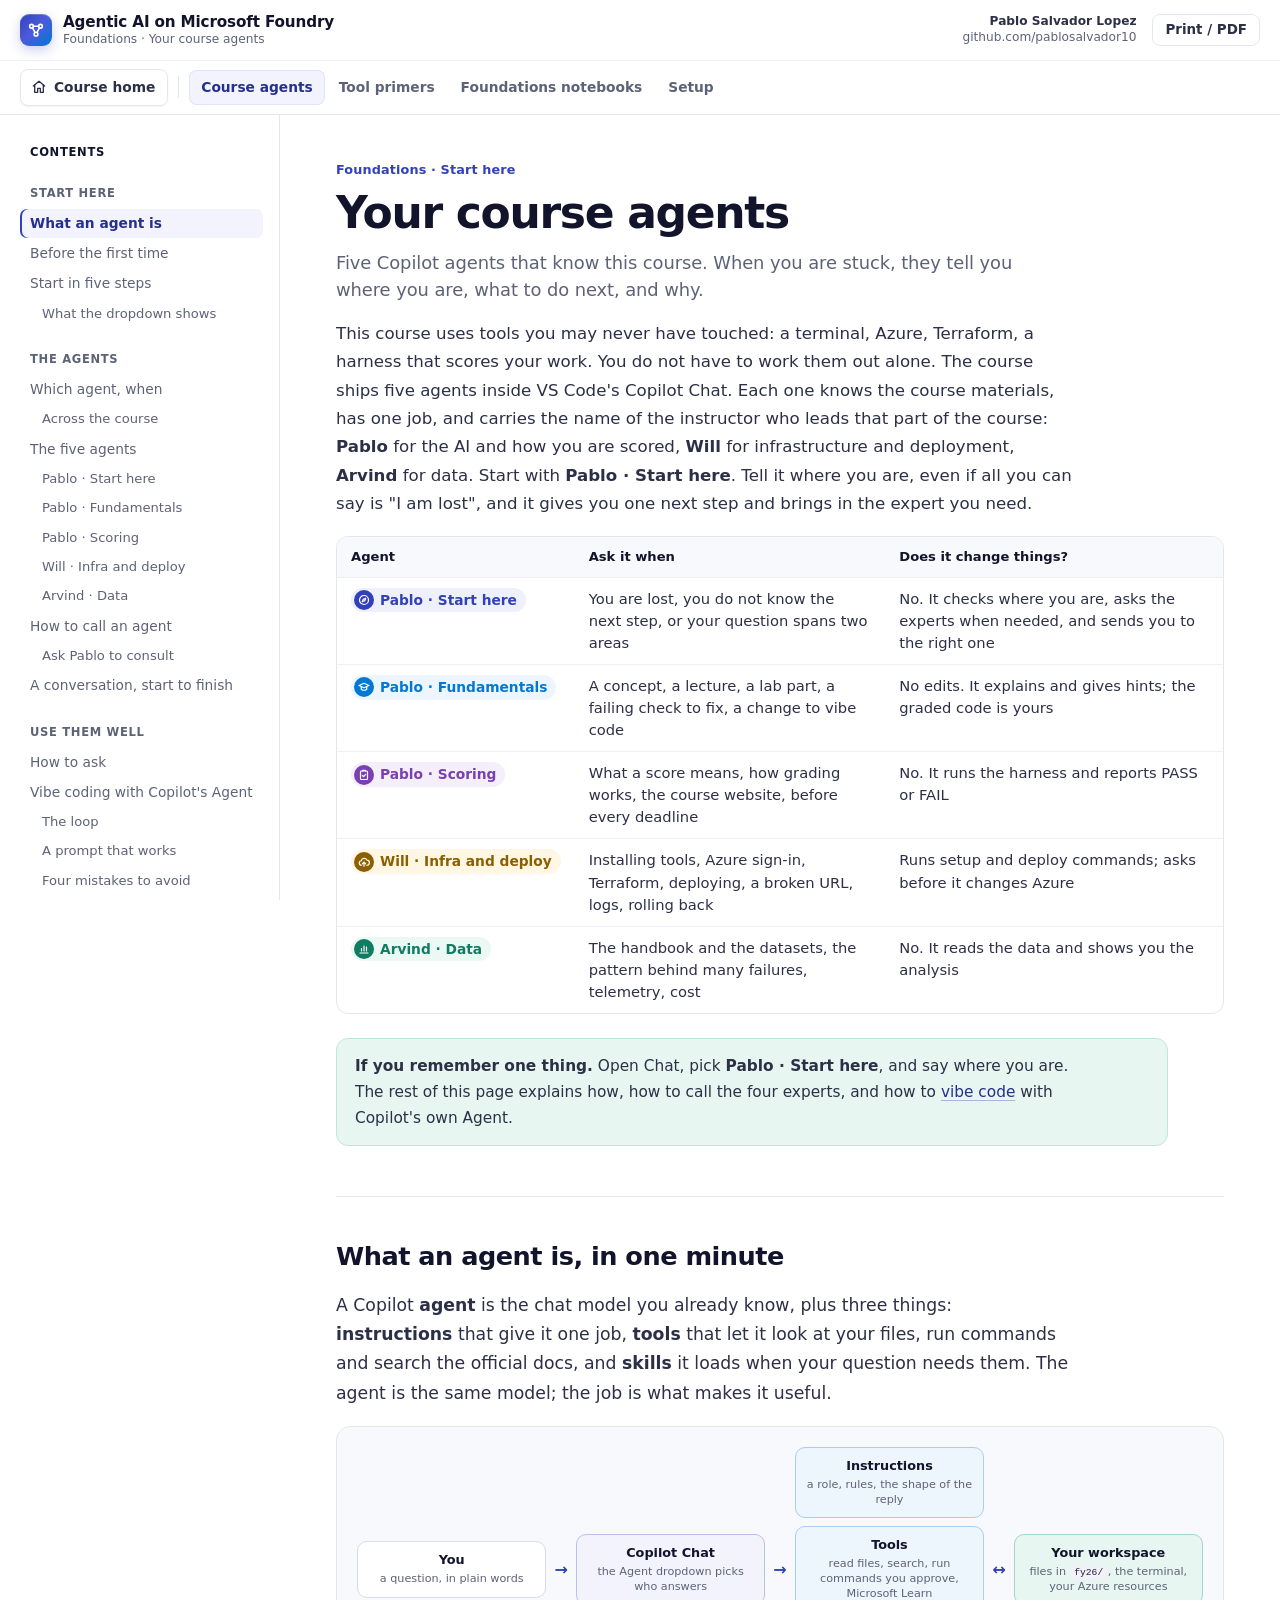
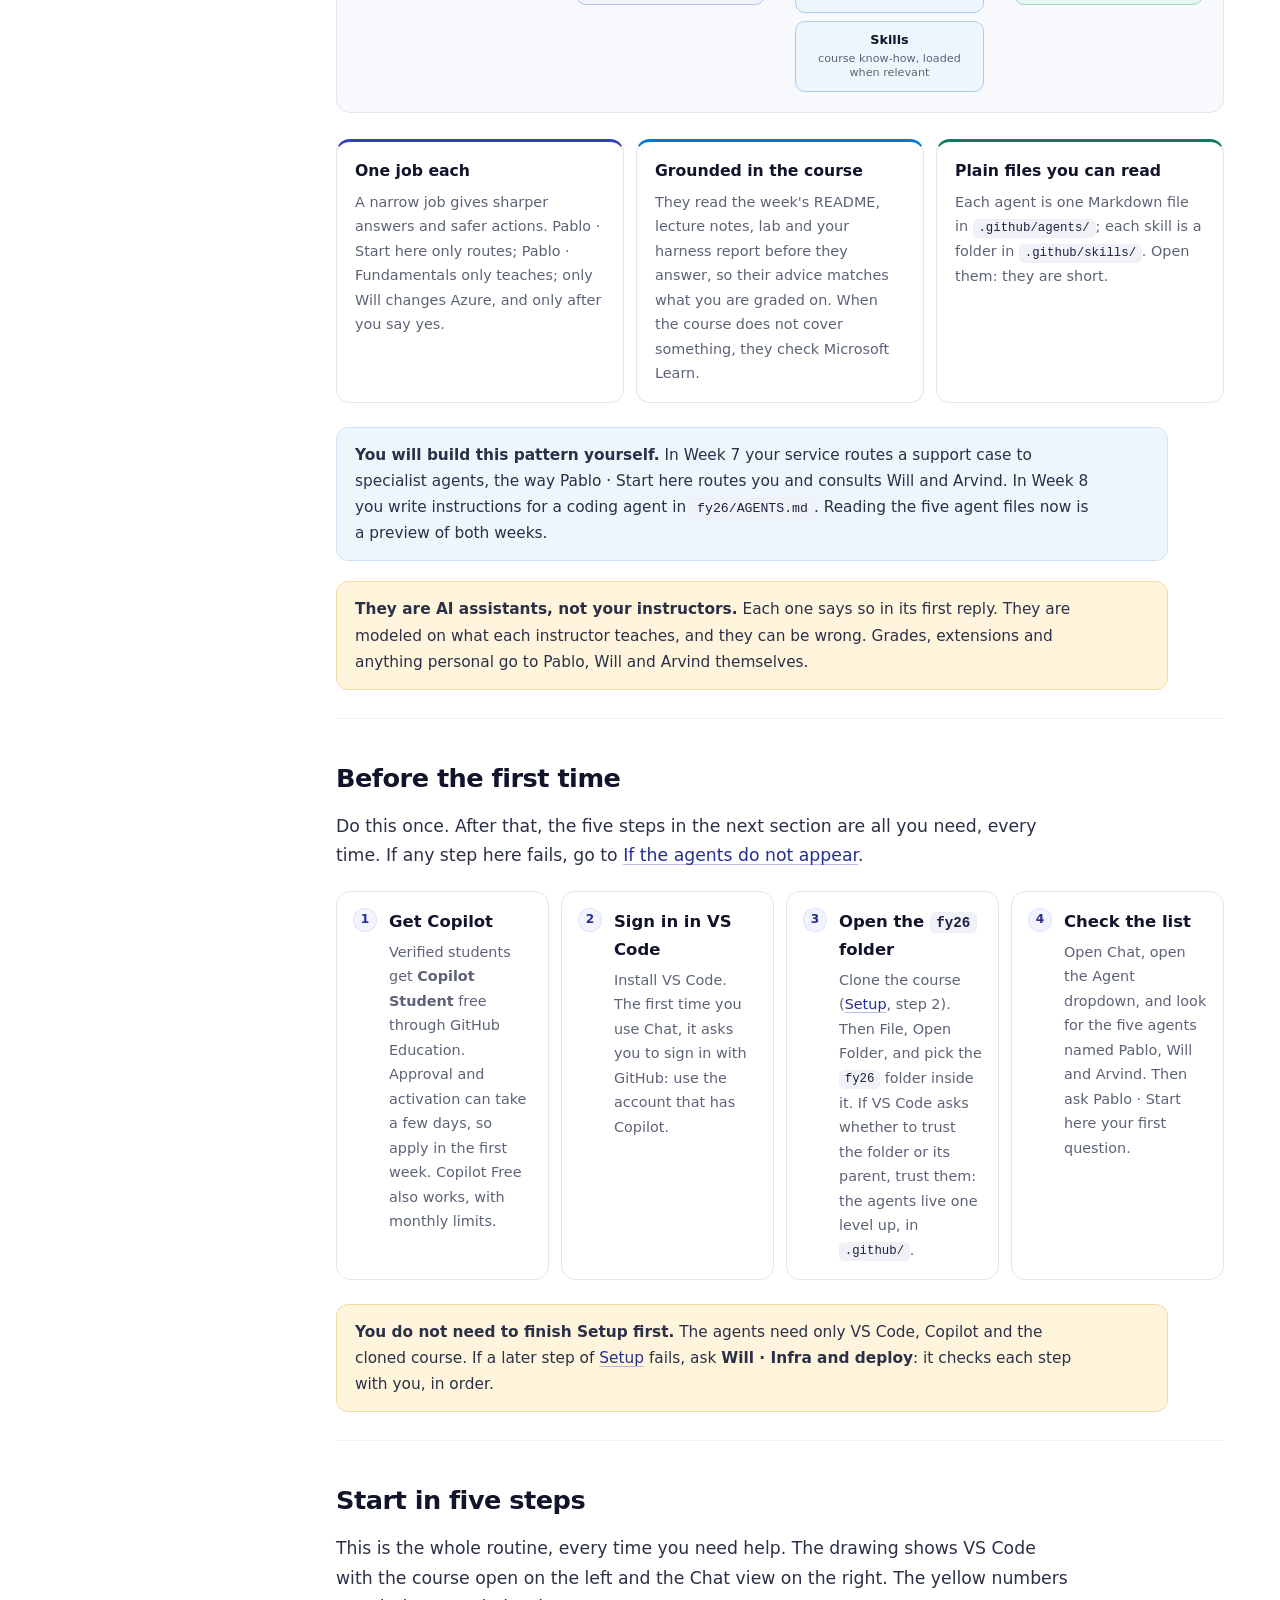
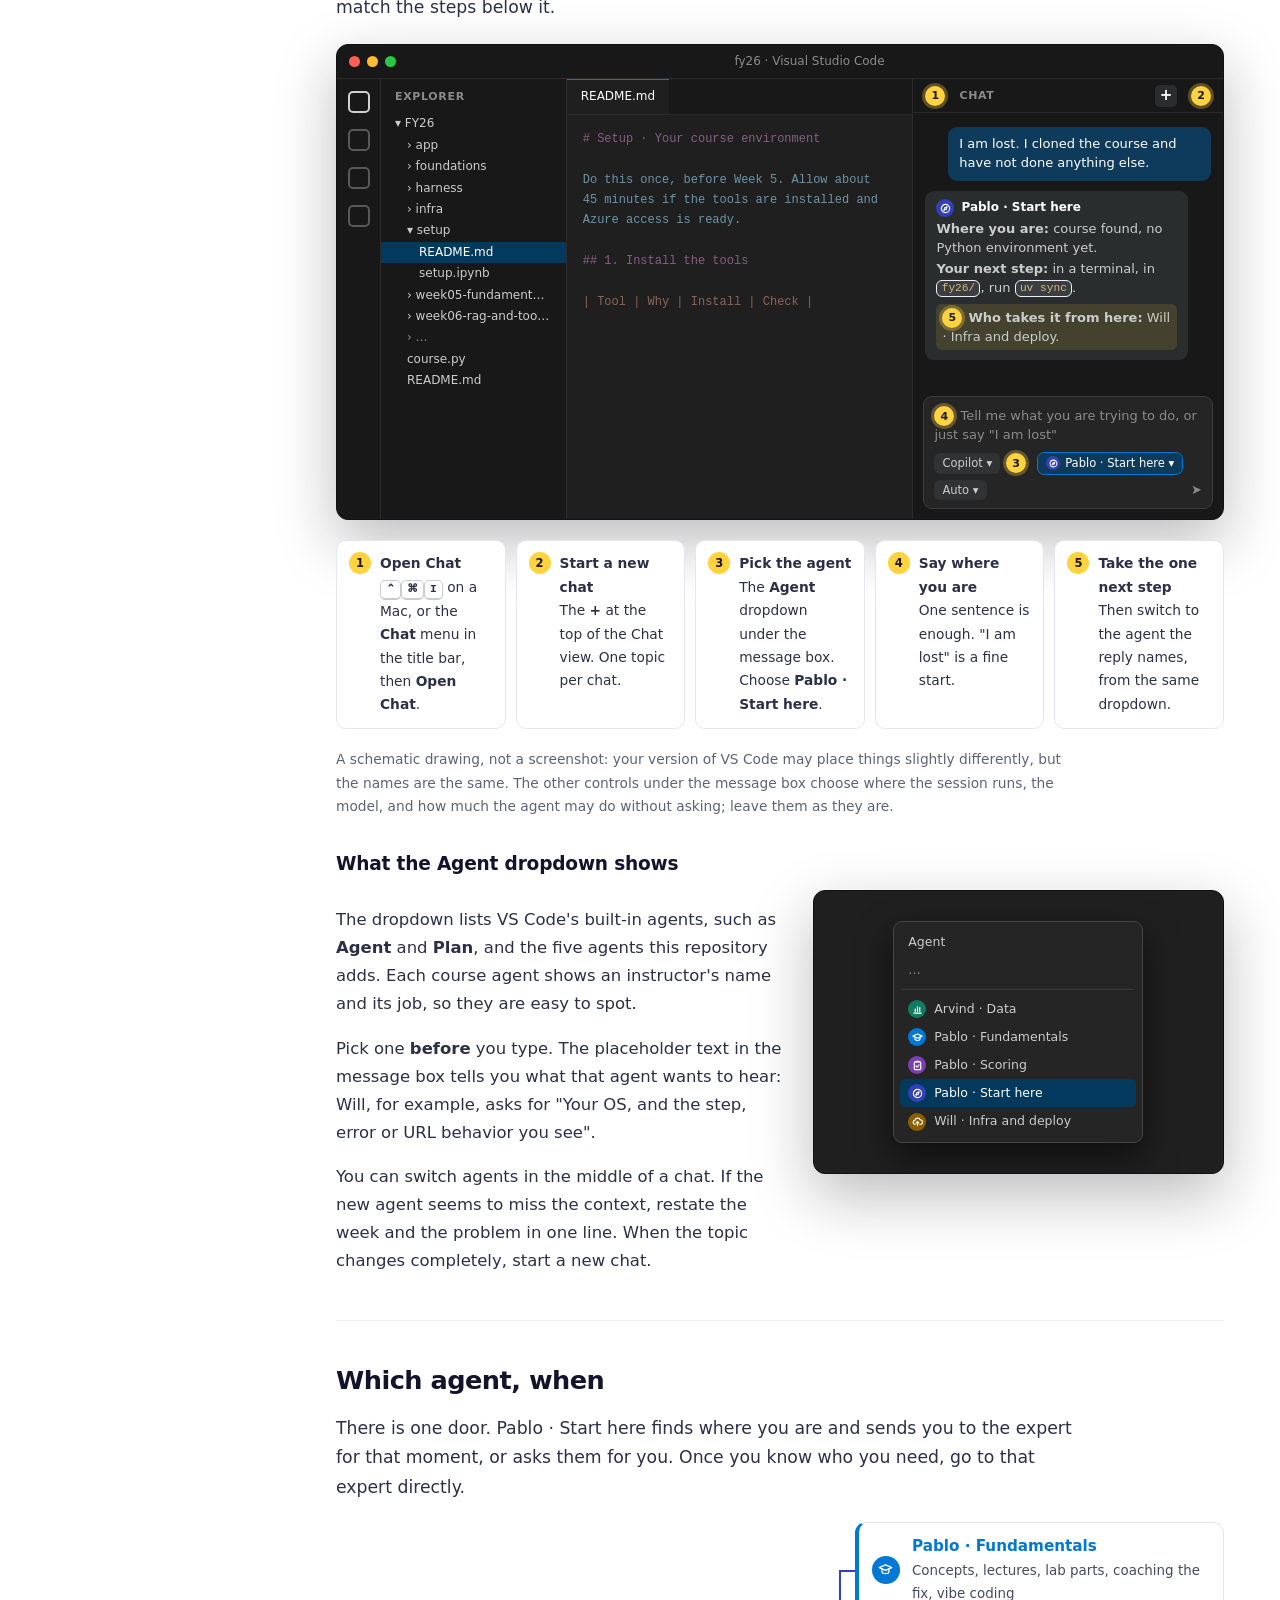
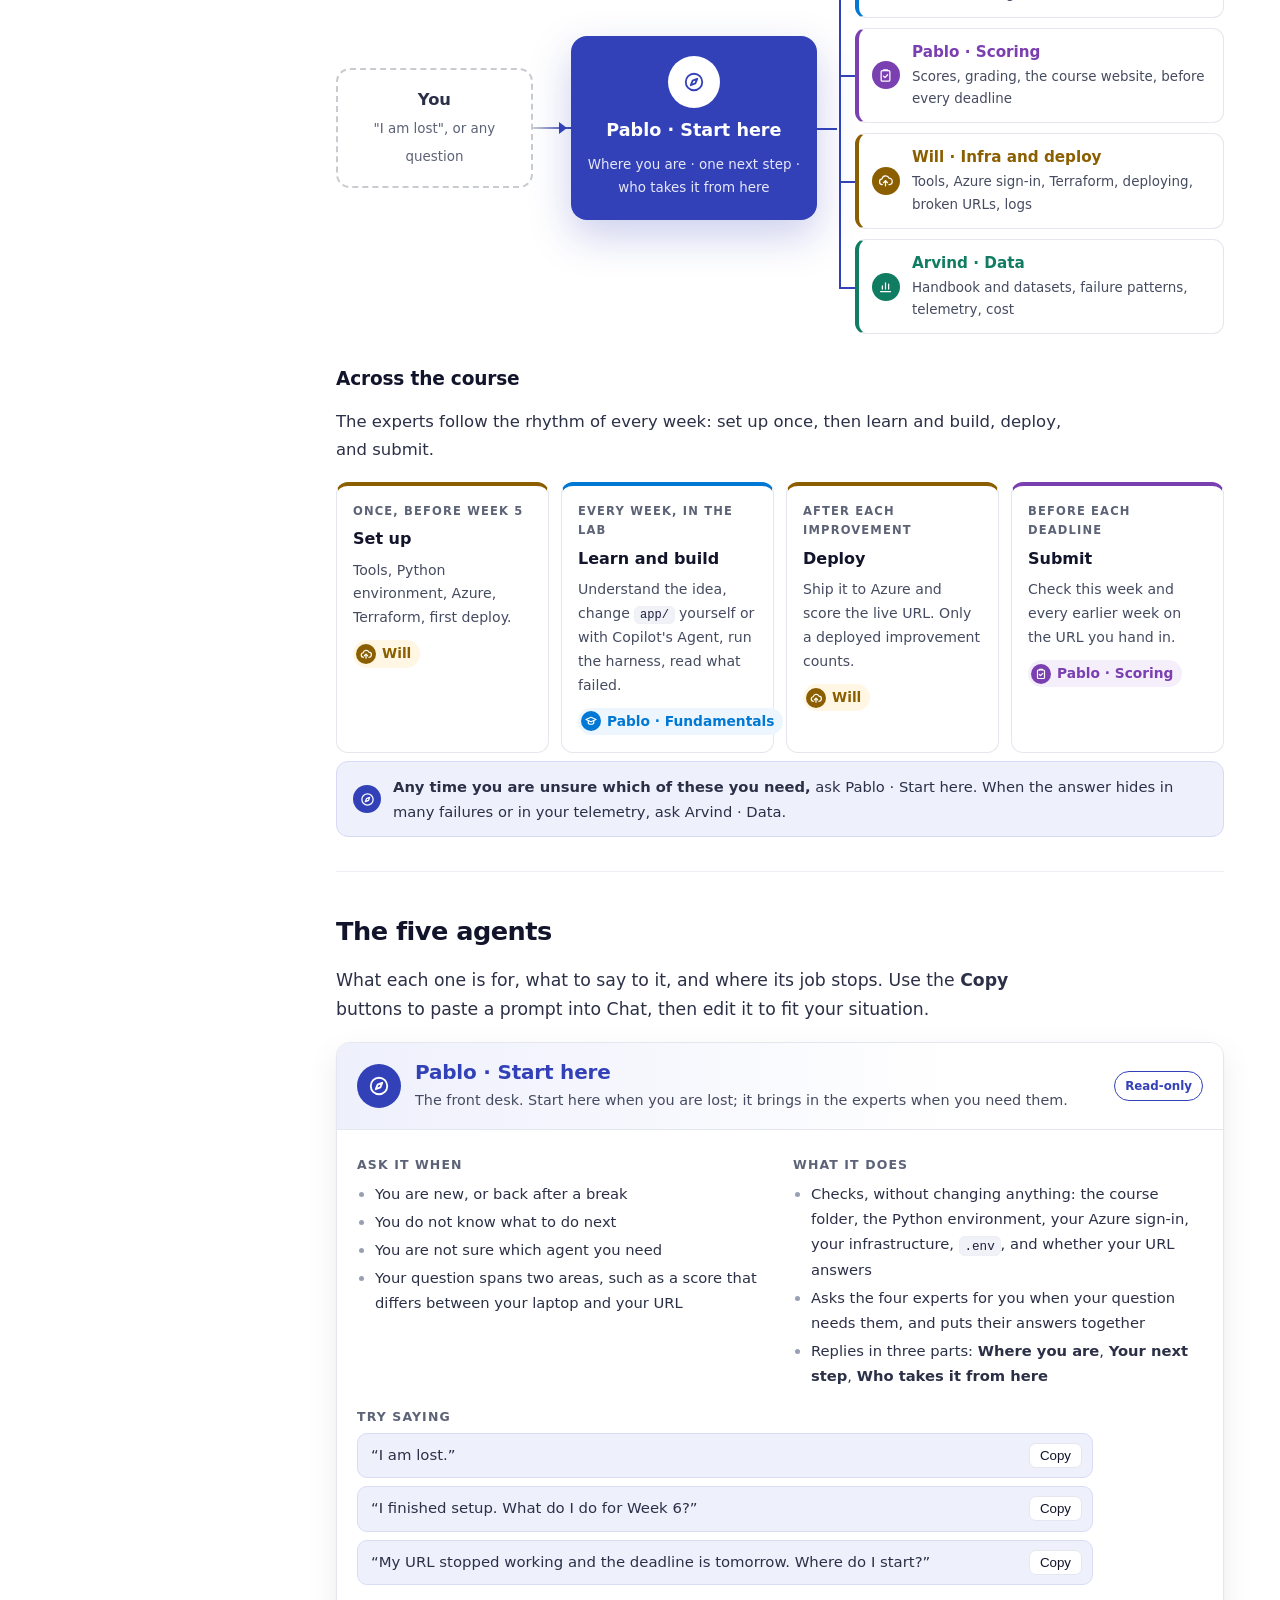
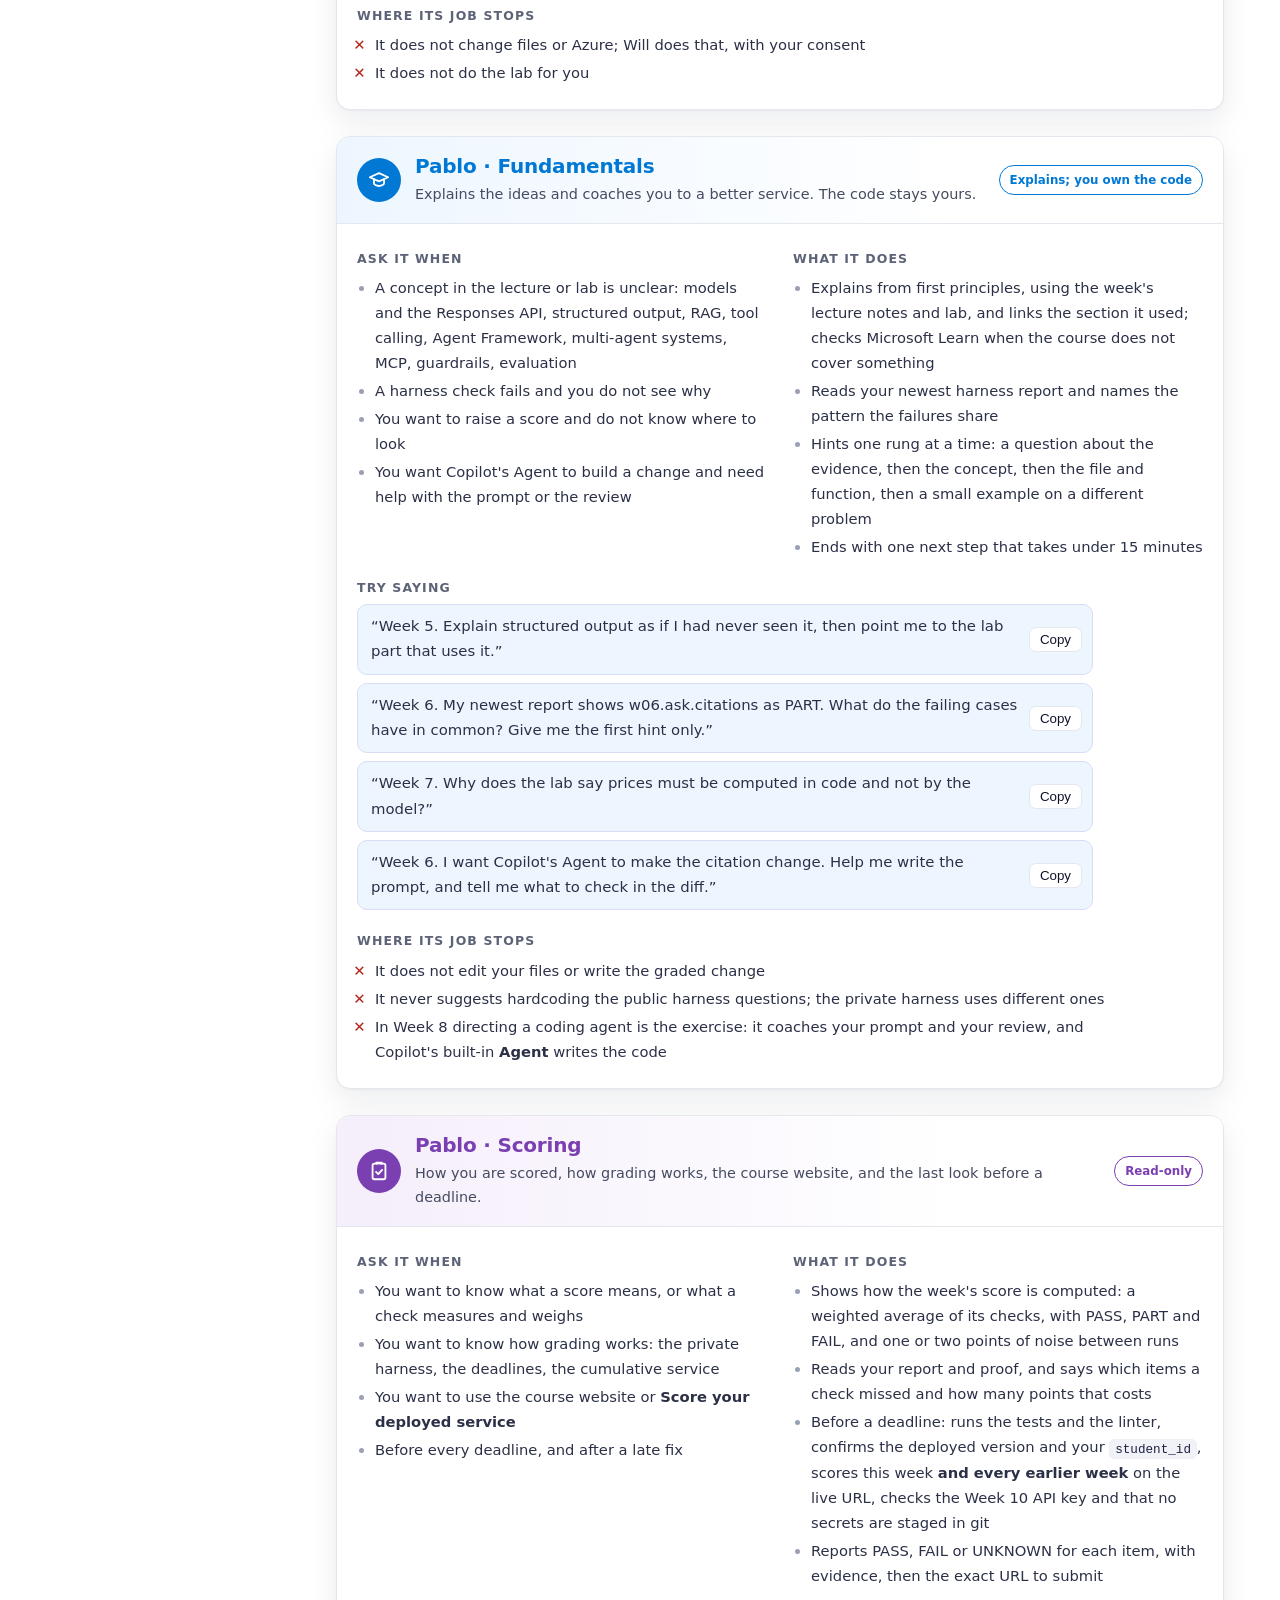
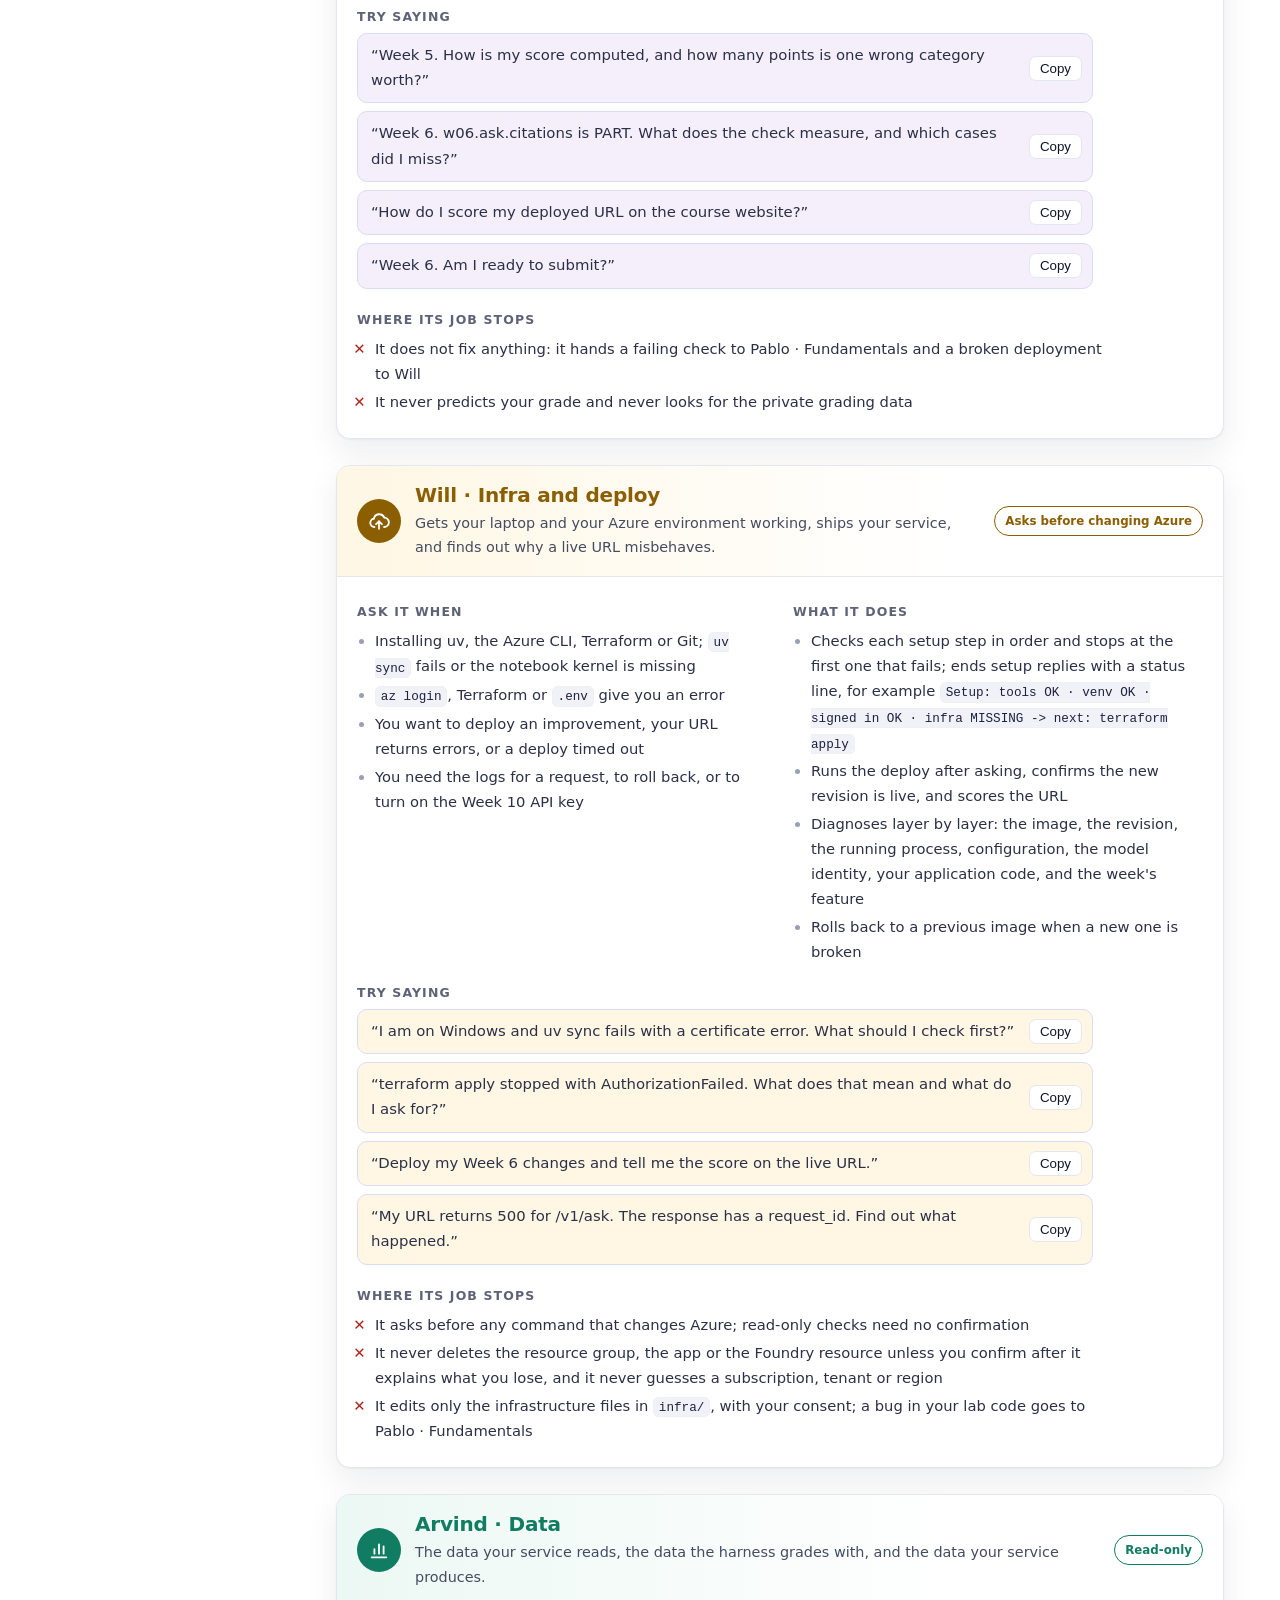
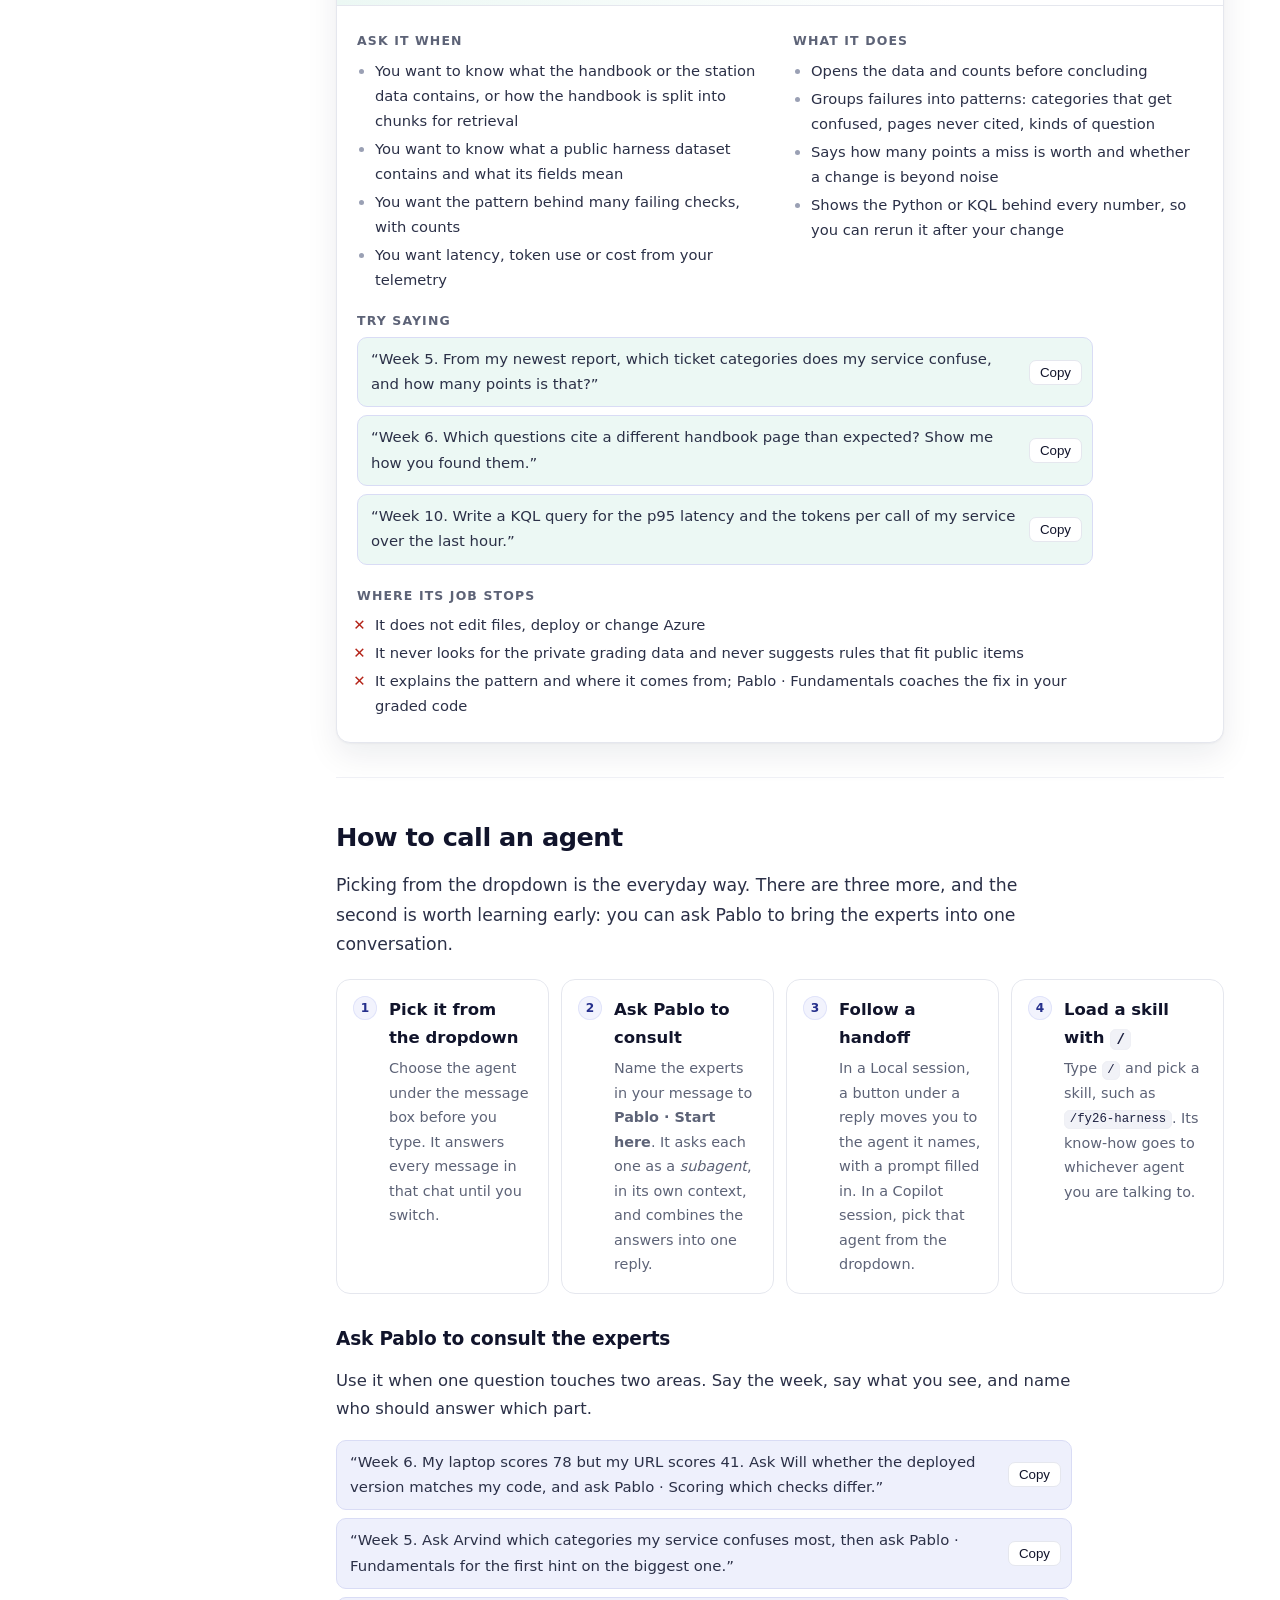
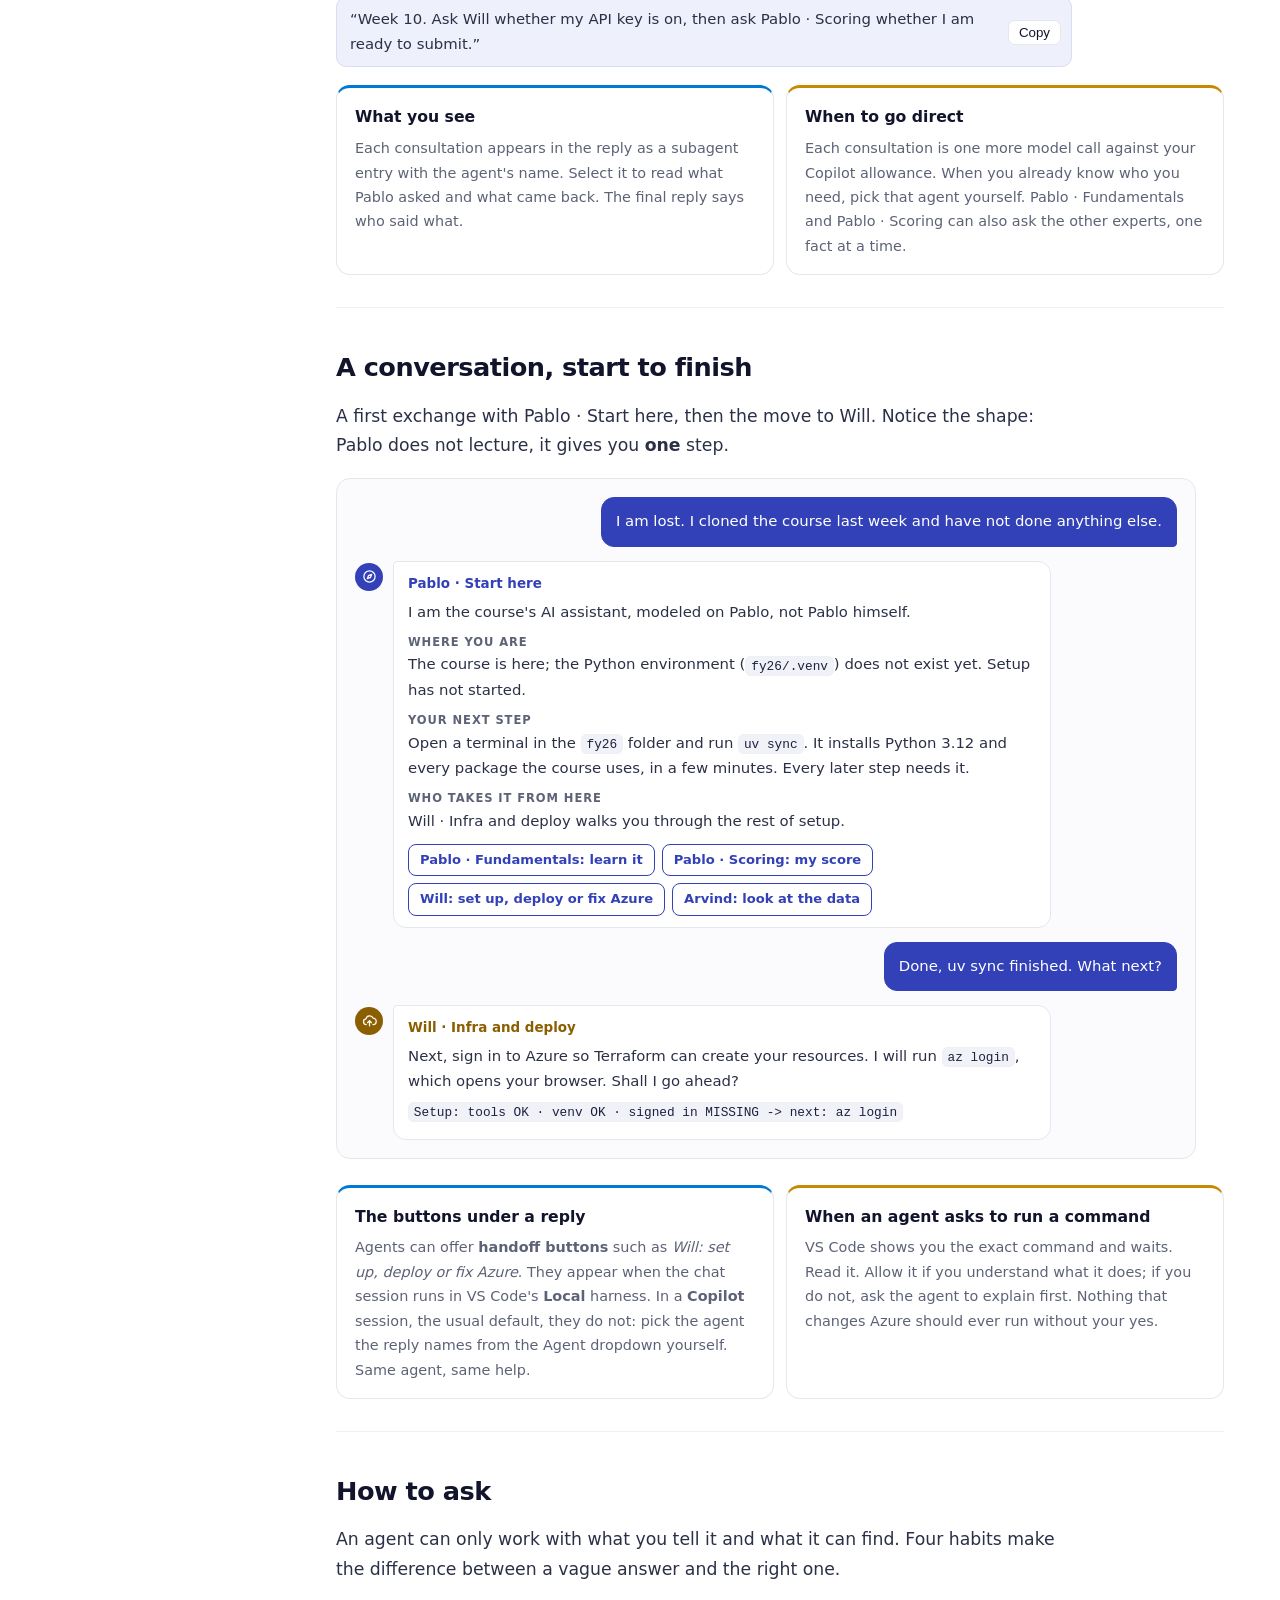
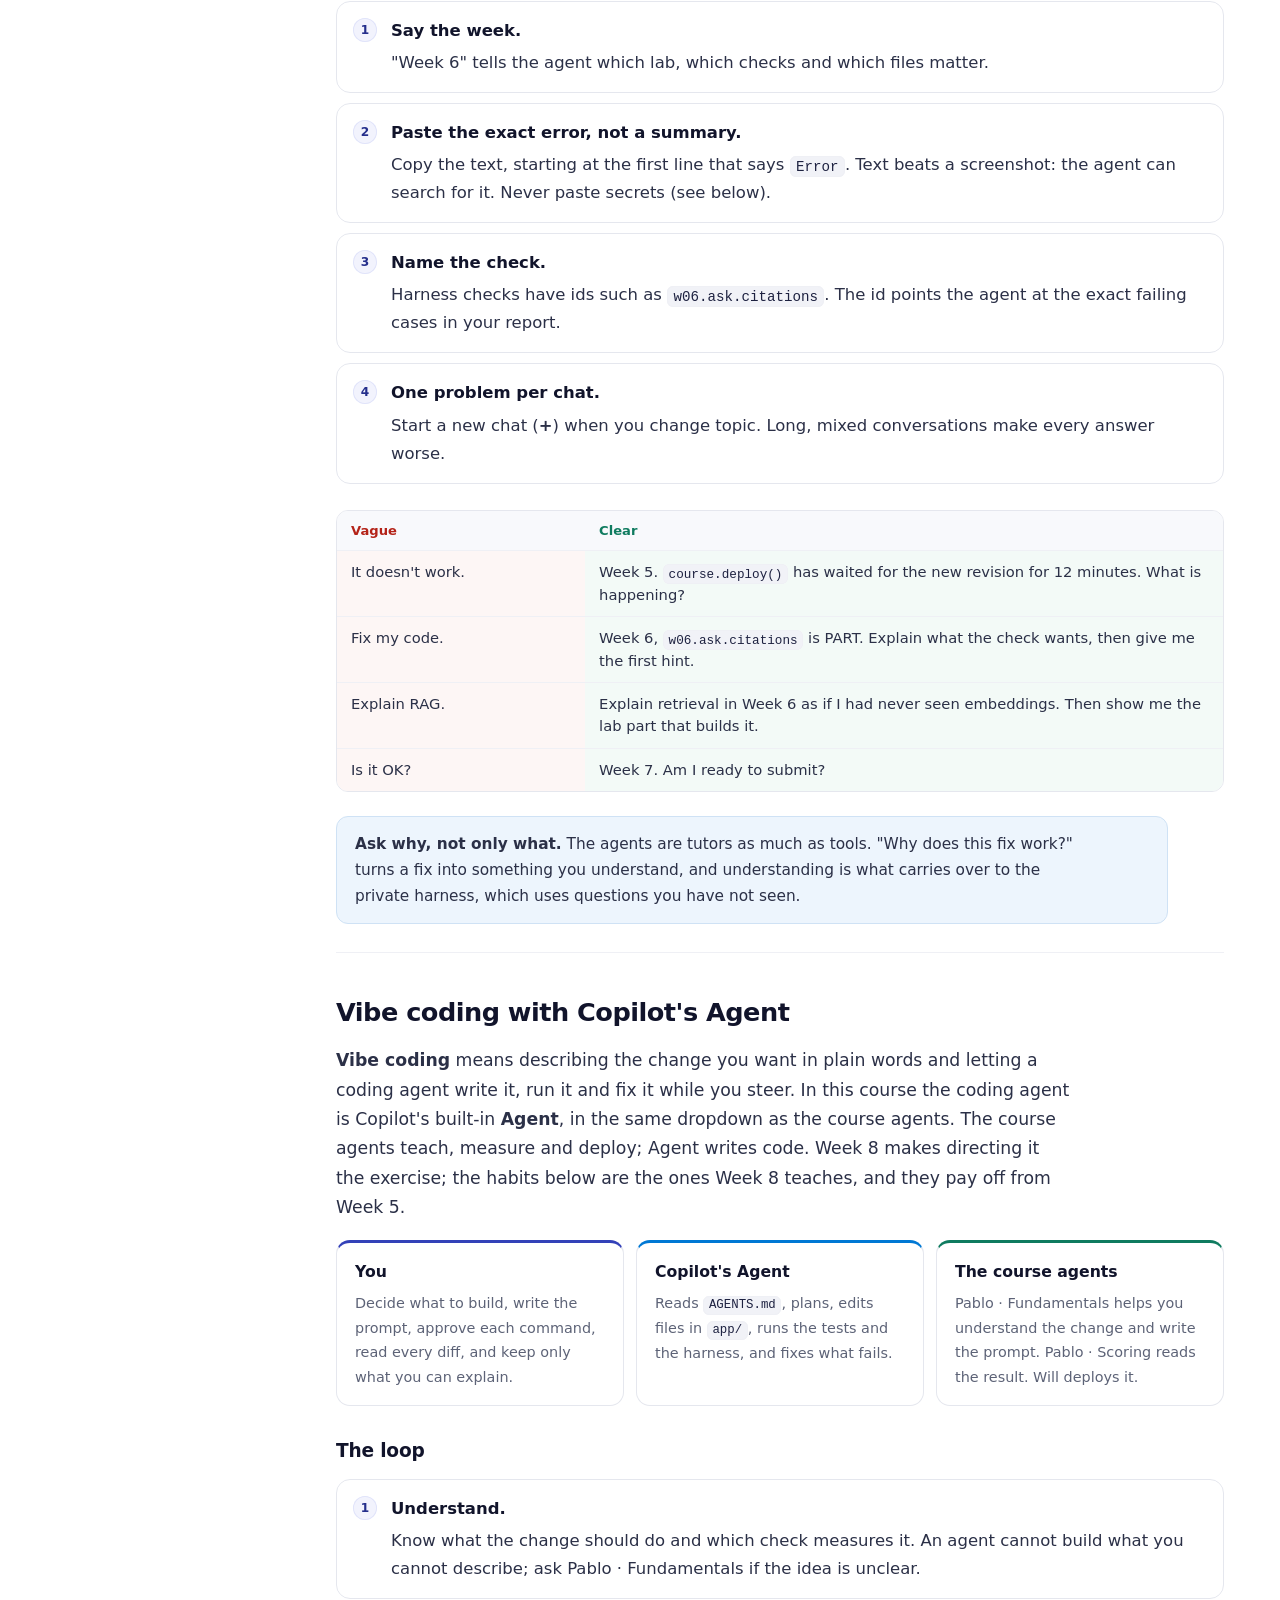
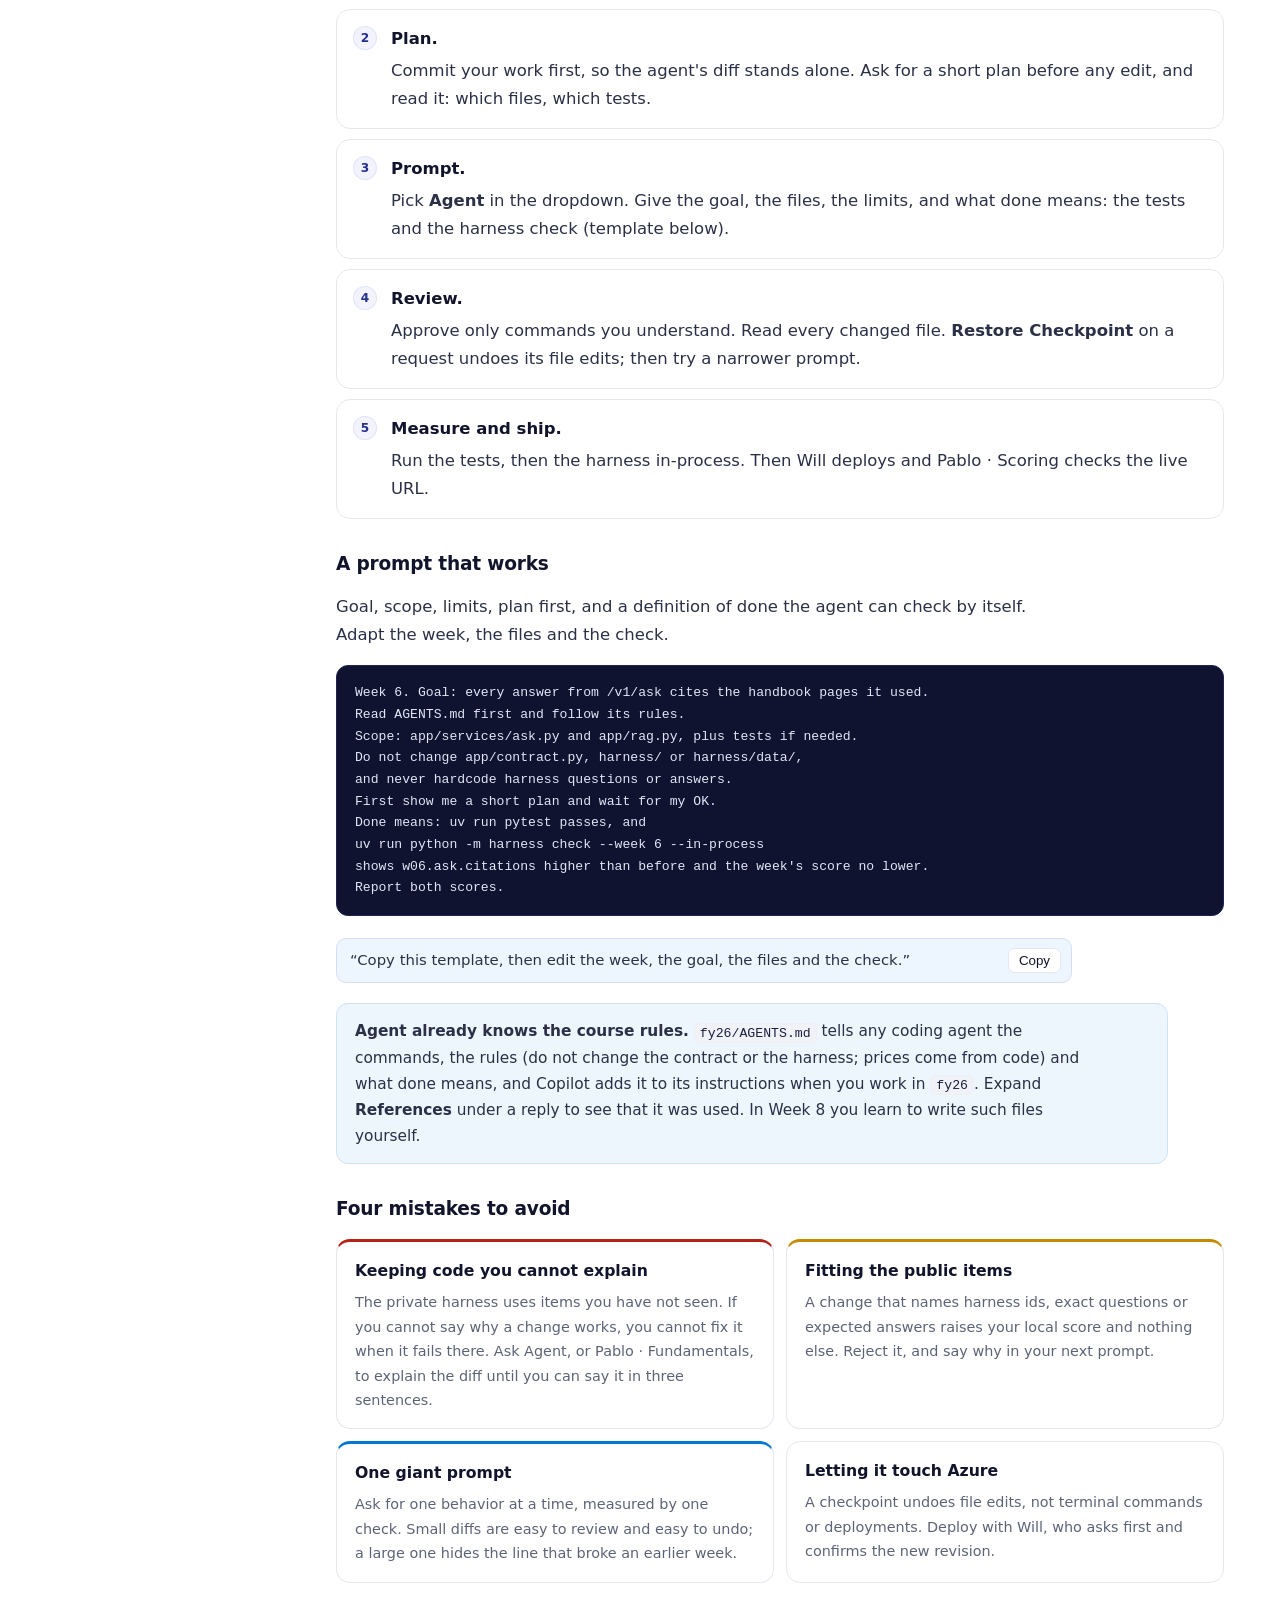
==== commit 0ece9d5a: "feat(agents): five course agents named after the instructors, with Microsoft Learn MCP Pablo · Start" ====
--- a/fy26/foundations/docs/agents.html
+++ b/fy26/foundations/docs/agents.html
@@ -4,17 +4,18 @@
 <meta charset="utf-8">
 <meta name="viewport" content="width=device-width, initial-scale=1">
 <title>Foundations · Your course agents</title>
-<meta name="description" content="How to get help from the five course agents in VS Code Copilot Chat: FY26 Guide, Setup Doctor, Lab Tutor, Deploy Doctor and Submit Check. Which one to ask, how to ask, and what they will and will not do.">
+<meta name="description" content="How to get help from the five course agents in VS Code Copilot Chat, named after the instructors: Pablo · Start here, Pablo · Fundamentals, Pablo · Scoring, Will · Infra and deploy and Arvind · Data. Which one to ask, how to call them, how to vibe code with Copilot's Agent, and what they will and will not do.">
 <link rel="stylesheet" href="../../assets/lecture.css">
 <link rel="stylesheet" href="../../assets/agents.css">
 </head>
 <body class="agents-page">
 <svg class="sprite" aria-hidden="true" focusable="false">
   <symbol id="i-guide" viewBox="0 0 24 24"><circle cx="12" cy="12" r="9"/><path d="m15.5 8.5-2 5-5 2 2-5z"/></symbol>
-  <symbol id="i-setup" viewBox="0 0 24 24"><path d="M14.7 6.3a4 4 0 0 0-5.4 5.4L4 17l3 3 5.3-5.3a4 4 0 0 0 5.4-5.4l-2.5 2.5-2.4-.6-.6-2.4z"/></symbol>
   <symbol id="i-tutor" viewBox="0 0 24 24"><path d="M2 9l10-4.5L22 9l-10 4.5z"/><path d="M6.5 11v4.5c0 1.4 2.5 3 5.5 3s5.5-1.6 5.5-3V11"/></symbol>
+  <symbol id="i-submit" viewBox="0 0 24 24"><rect x="5" y="4" width="14" height="17" rx="2"/><path d="M9 4V2.8h6V4"/><path d="m8.8 13 2.4 2.4 4.2-4.6"/></symbol>
   <symbol id="i-deploy" viewBox="0 0 24 24"><path d="M7 18.5a4.5 4.5 0 0 1-.6-8.96 6 6 0 0 1 11.4-1.3A4.3 4.3 0 0 1 17.5 18.5"/><path d="M12 12.5v8"/><path d="m8.8 15.5 3.2-3.2 3.2 3.2"/></symbol>
-  <symbol id="i-submit" viewBox="0 0 24 24"><rect x="5" y="4" width="14" height="17" rx="2"/><path d="M9 4V2.8h6V4"/><path d="m8.8 13 2.4 2.4 4.2-4.6"/></symbol>
+  <symbol id="i-data" viewBox="0 0 24 24"><path d="M4 20h16"/><path d="M7 16v-5M12 16V6M17 16v-8"/></symbol>
+  <symbol id="i-agent" viewBox="0 0 24 24"><path d="m8 8-4 4 4 4M16 8l4 4-4 4M13.5 5l-3 14"/></symbol>
 </svg>
 <a class="skip" href="#content">Skip to the document</a>
 <div id="progress" aria-hidden="true"></div>
@@ -32,20 +33,20 @@
 <header class="hero" id="top">
   <p class="eyebrow">Foundations · Start here</p>
   <h1>Your course agents<span class="hero-subtitle"><strong>Five Copilot agents that know this course. When you are stuck, they tell you where you are, what to do next, and why.</strong></span></h1>
-  <p class="hero-copy">This course uses tools you may never have touched: a terminal, Azure, Terraform, a harness that scores your work. You do not have to work them out alone. The course ships five agents inside VS Code's Copilot Chat. Each one knows the course materials and has one job. Start with the <strong>FY26 Guide</strong>. Tell it where you are, even if all you can say is "I am lost", and it gives you one next step.</p>
+  <p class="hero-copy">This course uses tools you may never have touched: a terminal, Azure, Terraform, a harness that scores your work. You do not have to work them out alone. The course ships five agents inside VS Code's Copilot Chat. Each one knows the course materials, has one job, and carries the name of the instructor who leads that part of the course: <strong>Pablo</strong> for the AI and how you are scored, <strong>Will</strong> for infrastructure and deployment, <strong>Arvind</strong> for data. Start with <strong>Pablo · Start here</strong>. Tell it where you are, even if all you can say is "I am lost", and it gives you one next step and brings in the expert you need.</p>
   <div class="table-wrap"><table><thead><tr><th>Agent</th><th>Ask it when</th><th>Does it change things?</th></tr></thead><tbody>
-    <tr><td><a class="agent-chip is-guide" href="#guide"><span class="agent-icon"><svg aria-hidden="true"><use href="#i-guide"/></svg></span>FY26 Guide</a></td><td>You are lost, or you do not know the next step</td><td>No. It checks where you are, then sends you to the right agent</td></tr>
-    <tr><td><a class="agent-chip is-setup" href="#setup-doctor"><span class="agent-icon"><svg aria-hidden="true"><use href="#i-setup"/></svg></span>FY26 Setup Doctor</a></td><td>Installing tools, the notebook kernel, Azure sign-in, Terraform, the first deploy</td><td>Runs setup commands; asks before it changes Azure</td></tr>
-    <tr><td><a class="agent-chip is-tutor" href="#lab-tutor"><span class="agent-icon"><svg aria-hidden="true"><use href="#i-tutor"/></svg></span>FY26 Lab Tutor</a></td><td>A concept, a lab part, a failing harness check, a score to raise</td><td>No edits. It explains and gives hints; you write the graded code</td></tr>
-    <tr><td><a class="agent-chip is-deploy" href="#deploy-doctor"><span class="agent-icon"><svg aria-hidden="true"><use href="#i-deploy"/></svg></span>FY26 Deploy Doctor</a></td><td>Deploying, a broken URL, logs, rolling back</td><td>Deploys and fixes infrastructure after you say yes</td></tr>
-    <tr><td><a class="agent-chip is-submit" href="#submit-check"><span class="agent-icon"><svg aria-hidden="true"><use href="#i-submit"/></svg></span>FY26 Submit Check</a></td><td>Before every deadline</td><td>No. It checks everything and reports PASS or FAIL</td></tr>
+    <tr><td><a class="agent-chip is-guide" href="#start-here"><span class="agent-icon"><svg aria-hidden="true"><use href="#i-guide"/></svg></span>Pablo · Start here</a></td><td>You are lost, you do not know the next step, or your question spans two areas</td><td>No. It checks where you are, asks the experts when needed, and sends you to the right one</td></tr>
+    <tr><td><a class="agent-chip is-tutor" href="#fundamentals"><span class="agent-icon"><svg aria-hidden="true"><use href="#i-tutor"/></svg></span>Pablo · Fundamentals</a></td><td>A concept, a lecture, a lab part, a failing check to fix, a change to vibe code</td><td>No edits. It explains and gives hints; the graded code is yours</td></tr>
+    <tr><td><a class="agent-chip is-submit" href="#scoring"><span class="agent-icon"><svg aria-hidden="true"><use href="#i-submit"/></svg></span>Pablo · Scoring</a></td><td>What a score means, how grading works, the course website, before every deadline</td><td>No. It runs the harness and reports PASS or FAIL</td></tr>
+    <tr><td><a class="agent-chip is-deploy" href="#will"><span class="agent-icon"><svg aria-hidden="true"><use href="#i-deploy"/></svg></span>Will · Infra and deploy</a></td><td>Installing tools, Azure sign-in, Terraform, deploying, a broken URL, logs, rolling back</td><td>Runs setup and deploy commands; asks before it changes Azure</td></tr>
+    <tr><td><a class="agent-chip is-setup" href="#arvind"><span class="agent-icon"><svg aria-hidden="true"><use href="#i-data"/></svg></span>Arvind · Data</a></td><td>The handbook and the datasets, the pattern behind many failures, telemetry, cost</td><td>No. It reads the data and shows you the analysis</td></tr>
   </tbody></table></div>
-  <div class="callout callout--green"><p><strong>If you remember one thing.</strong> Open Chat, pick <strong>FY26 Guide</strong>, and say where you are. The rest of this page explains how, and how to get the most out of the other four.</p></div>
+  <div class="callout callout--green"><p><strong>If you remember one thing.</strong> Open Chat, pick <strong>Pablo · Start here</strong>, and say where you are. The rest of this page explains how, how to call the four experts, and how to <a href="#vibe">vibe code</a> with Copilot's own Agent.</p></div>
 </header>
 
 <section id="what" data-group="Start here" data-toc="What an agent is">
   <h2>What an agent is, in one minute</h2>
-  <p class="lede">A Copilot <strong>agent</strong> is the chat model you already know, plus three things: <strong>instructions</strong> that give it one job, <strong>tools</strong> that let it look at your files and run commands, and <strong>skills</strong> it loads when your question needs them. The agent is the same model; the job is what makes it useful.</p>
+  <p class="lede">A Copilot <strong>agent</strong> is the chat model you already know, plus three things: <strong>instructions</strong> that give it one job, <strong>tools</strong> that let it look at your files, run commands and search the official docs, and <strong>skills</strong> it loads when your question needs them. The agent is the same model; the job is what makes it useful.</p>
   <div class="diagram" role="img" aria-label="You ask a question in Copilot Chat. The agent you picked answers, using its instructions, its tools and the course skills. It reads and acts on your workspace: the fy26 folder, the terminal and your Azure resources.">
     <div class="diagram__col"><div class="diagram__node">You<small>a question, in plain words</small></div></div>
     <div class="diagram__arrow">&rarr;</div>
@@ -53,18 +54,19 @@
     <div class="diagram__arrow">&rarr;</div>
     <div class="diagram__col">
       <div class="diagram__node is-azure">Instructions<small>a role, rules, the shape of the reply</small></div>
-      <div class="diagram__node is-azure">Tools<small>read files, search, run commands you approve</small></div>
+      <div class="diagram__node is-azure">Tools<small>read files, search, run commands you approve, Microsoft Learn</small></div>
       <div class="diagram__node is-azure">Skills<small>course know-how, loaded when relevant</small></div>
     </div>
     <div class="diagram__arrow">&harr;</div>
     <div class="diagram__col"><div class="diagram__node is-green">Your workspace<small>files in <code>fy26/</code>, the terminal, your Azure resources</small></div></div>
   </div>
   <div class="grid grid-3">
-    <div class="tile tile--accent"><h4>One job each</h4><p>A narrow job gives sharper answers and safer actions. The Guide only routes; the Tutor only teaches; the Deploy Doctor only deploys and diagnoses.</p></div>
-    <div class="tile tile--azure"><h4>Grounded in the course</h4><p>They read the week's README, lecture notes, lab and your harness report before they answer, so their advice matches what you are graded on.</p></div>
+    <div class="tile tile--accent"><h4>One job each</h4><p>A narrow job gives sharper answers and safer actions. Pablo · Start here only routes; Pablo · Fundamentals only teaches; only Will changes Azure, and only after you say yes.</p></div>
+    <div class="tile tile--azure"><h4>Grounded in the course</h4><p>They read the week's README, lecture notes, lab and your harness report before they answer, so their advice matches what you are graded on. When the course does not cover something, they check Microsoft Learn.</p></div>
     <div class="tile tile--green"><h4>Plain files you can read</h4><p>Each agent is one Markdown file in <code>.github/agents/</code>; each skill is a folder in <code>.github/skills/</code>. Open them: they are short.</p></div>
   </div>
-  <div class="callout"><p><strong>You will build this pattern yourself.</strong> In Week 7 your service routes a support case to specialist agents, the way the Guide routes you. In Week 8 you write instructions for a coding agent in <code>fy26/AGENTS.md</code>. Reading the five agent files now is a preview of both weeks.</p></div>
+  <div class="callout"><p><strong>You will build this pattern yourself.</strong> In Week 7 your service routes a support case to specialist agents, the way Pablo · Start here routes you and consults Will and Arvind. In Week 8 you write instructions for a coding agent in <code>fy26/AGENTS.md</code>. Reading the five agent files now is a preview of both weeks.</p></div>
+  <div class="callout callout--amber"><p><strong>They are AI assistants, not your instructors.</strong> Each one says so in its first reply. They are modeled on what each instructor teaches, and they can be wrong. Grades, extensions and anything personal go to Pablo, Will and Arvind themselves.</p></div>
 </section>
 
 <section id="once" data-group="Start here" data-toc="Before the first time">
@@ -74,16 +76,16 @@
     <li><b>Get Copilot</b><span>Verified students get <strong>Copilot Student</strong> free through GitHub Education. Approval and activation can take a few days, so apply in the first week. Copilot Free also works, with monthly limits.</span></li>
     <li><b>Sign in in VS Code</b><span>Install VS Code. The first time you use Chat, it asks you to sign in with GitHub: use the account that has Copilot.</span></li>
     <li><b>Open the <code>fy26</code> folder</b><span>Clone the course (<a href="../../setup/README.md">Setup</a>, step 2). Then File, Open Folder, and pick the <code>fy26</code> folder inside it. If VS Code asks whether to trust the folder or its parent, trust them: the agents live one level up, in <code>.github/</code>.</span></li>
-    <li><b>Check the list</b><span>Open Chat, open the Agent dropdown, and look for the five FY26 agents. Then ask the Guide your first question.</span></li>
+    <li><b>Check the list</b><span>Open Chat, open the Agent dropdown, and look for the five agents named Pablo, Will and Arvind. Then ask Pablo · Start here your first question.</span></li>
   </ol>
-  <div class="callout callout--amber"><p><strong>You do not need to finish Setup first.</strong> The agents need only VS Code, Copilot and the cloned course. If a later step of <a href="../../setup/README.md">Setup</a> fails, ask the <strong>FY26 Setup Doctor</strong>: it checks each step with you, in order.</p></div>
+  <div class="callout callout--amber"><p><strong>You do not need to finish Setup first.</strong> The agents need only VS Code, Copilot and the cloned course. If a later step of <a href="../../setup/README.md">Setup</a> fails, ask <strong>Will · Infra and deploy</strong>: it checks each step with you, in order.</p></div>
 </section>
 
 <section id="start" data-group="Start here" data-toc="Start in five steps">
   <h2>Start in five steps</h2>
   <p class="lede">This is the whole routine, every time you need help. The drawing shows VS Code with the course open on the left and the Chat view on the right. The yellow numbers match the steps below it.</p>
 
-  <div class="vsc" role="img" aria-label="Drawing of VS Code. The Explorer shows the fy26 folder; the editor shows the Setup README. On the right is the Chat view. Marker 1 is the Chat view itself, marker 2 the New Chat plus button, marker 3 the Agent dropdown set to FY26 Guide, marker 4 the message box, and marker 5 the line in the Guide's reply that names the next agent.">
+  <div class="vsc" role="img" aria-label="Drawing of VS Code. The Explorer shows the fy26 folder; the editor shows the Setup README. On the right is the Chat view. Marker 1 is the Chat view itself, marker 2 the New Chat plus button, marker 3 the Agent dropdown set to Pablo · Start here, marker 4 the message box, and marker 5 the line in Pablo's reply that names the next agent.">
     <div class="vsc__titlebar"><span class="vsc__dots"><i></i><i></i><i></i></span><span class="vsc__title">fy26 · Visual Studio Code</span></div>
     <div class="vsc__body">
       <div class="vsc__activity"><span></span><span></span><span></span><span></span></div>
@@ -120,15 +122,15 @@
         <div class="vsc__messages">
           <div class="vsc__msg vsc__msg--me">I am lost. I cloned the course and have not done anything else.</div>
           <div class="vsc__msg">
-            <div class="vsc__who"><span class="agent-icon is-guide"><svg aria-hidden="true"><use href="#i-guide"/></svg></span>FY26 Guide</div>
+            <div class="vsc__who"><span class="agent-icon is-guide"><svg aria-hidden="true"><use href="#i-guide"/></svg></span>Pablo · Start here</div>
             <p><b>Where you are:</b> course found, no Python environment yet.</p>
             <p><b>Your next step:</b> in a terminal, in <code>fy26/</code>, run <code>uv sync</code>.</p>
-            <p class="vsc__next"><span class="mark">5</span><b>Who takes it from here:</b> FY26 Setup Doctor.</p>
+            <p class="vsc__next"><span class="mark">5</span><b>Who takes it from here:</b> Will · Infra and deploy.</p>
           </div>
         </div>
         <div class="vsc__input">
           <div class="vsc__prompt is-placeholder"><span class="mark">4</span>Tell me what you are trying to do, or just say "I am lost"</div>
-          <div class="vsc__controls"><span class="vsc__pill">Copilot &#9662;</span><span class="mark">3</span><span class="vsc__pill is-active"><span class="agent-icon is-guide"><svg aria-hidden="true"><use href="#i-guide"/></svg></span>FY26 Guide &#9662;</span><span class="vsc__pill">Auto &#9662;</span><span class="vsc__send">&#10148;</span></div>
+          <div class="vsc__controls"><span class="vsc__pill">Copilot &#9662;</span><span class="mark">3</span><span class="vsc__pill is-active"><span class="agent-icon is-guide"><svg aria-hidden="true"><use href="#i-guide"/></svg></span>Pablo · Start here &#9662;</span><span class="vsc__pill">Auto &#9662;</span><span class="vsc__send">&#10148;</span></div>
         </div>
       </div>
     </div>
@@ -137,7 +139,7 @@
   <ol class="marks-legend">
     <li data-n="1"><span><b>Open Chat</b><kbd>&#8963;</kbd><kbd>&#8984;</kbd><kbd>I</kbd> on a Mac, or the <b>Chat</b> menu in the title bar, then <b>Open Chat</b>.</span></li>
     <li data-n="2"><span><b>Start a new chat</b>The <b>+</b> at the top of the Chat view. One topic per chat.</span></li>
-    <li data-n="3"><span><b>Pick the agent</b>The <b>Agent</b> dropdown under the message box. Choose <b>FY26 Guide</b>.</span></li>
+    <li data-n="3"><span><b>Pick the agent</b>The <b>Agent</b> dropdown under the message box. Choose <b>Pablo · Start here</b>.</span></li>
     <li data-n="4"><span><b>Say where you are</b>One sentence is enough. "I am lost" is a fine start.</span></li>
     <li data-n="5"><span><b>Take the one next step</b>Then switch to the agent the reply names, from the same dropdown.</span></li>
   </ol>
@@ -146,20 +148,20 @@
   <h3 id="dropdown" data-toc="What the dropdown shows">What the Agent dropdown shows</h3>
   <div class="split">
     <div>
-      <p>The dropdown lists VS Code's built-in agents and the agents this repository adds. The five course agents all start with <strong>FY26</strong>, so they are easy to spot.</p>
-      <p>Pick one <strong>before</strong> you type. The placeholder text in the message box tells you what that agent wants to hear: the Setup Doctor, for example, asks for "Your OS and the step or error where you are stuck".</p>
+      <p>The dropdown lists VS Code's built-in agents, such as <strong>Agent</strong> and <strong>Plan</strong>, and the five agents this repository adds. Each course agent shows an instructor's name and its job, so they are easy to spot.</p>
+      <p>Pick one <strong>before</strong> you type. The placeholder text in the message box tells you what that agent wants to hear: Will, for example, asks for "Your OS, and the step, error or URL behavior you see".</p>
       <p>You can switch agents in the middle of a chat. If the new agent seems to miss the context, restate the week and the problem in one line. When the topic changes completely, start a new chat.</p>
     </div>
-    <div class="vsc vsc--menu" role="img" aria-label="Drawing of the open Agent dropdown: a built-in Agent entry, then FY26 Deploy Doctor, FY26 Guide (highlighted), FY26 Lab Tutor, FY26 Setup Doctor and FY26 Submit Check.">
+    <div class="vsc vsc--menu" role="img" aria-label="Drawing of the open Agent dropdown: the built-in Agent entry, then Arvind · Data, Pablo · Fundamentals, Pablo · Scoring, Pablo · Start here (highlighted) and Will · Infra and deploy.">
       <div class="vsc__menu">
         <p>Agent</p>
         <p class="dim">&hellip;</p>
         <hr>
-        <p class="is-deploy"><span class="agent-icon"><svg aria-hidden="true"><use href="#i-deploy"/></svg></span>FY26 Deploy Doctor</p>
-        <p class="is-guide is-picked"><span class="agent-icon"><svg aria-hidden="true"><use href="#i-guide"/></svg></span>FY26 Guide</p>
-        <p class="is-tutor"><span class="agent-icon"><svg aria-hidden="true"><use href="#i-tutor"/></svg></span>FY26 Lab Tutor</p>
-        <p class="is-setup"><span class="agent-icon"><svg aria-hidden="true"><use href="#i-setup"/></svg></span>FY26 Setup Doctor</p>
-        <p class="is-submit"><span class="agent-icon"><svg aria-hidden="true"><use href="#i-submit"/></svg></span>FY26 Submit Check</p>
+        <p class="is-setup"><span class="agent-icon"><svg aria-hidden="true"><use href="#i-data"/></svg></span>Arvind · Data</p>
+        <p class="is-tutor"><span class="agent-icon"><svg aria-hidden="true"><use href="#i-tutor"/></svg></span>Pablo · Fundamentals</p>
+        <p class="is-submit"><span class="agent-icon"><svg aria-hidden="true"><use href="#i-submit"/></svg></span>Pablo · Scoring</p>
+        <p class="is-guide is-picked"><span class="agent-icon"><svg aria-hidden="true"><use href="#i-guide"/></svg></span>Pablo · Start here</p>
+        <p class="is-deploy"><span class="agent-icon"><svg aria-hidden="true"><use href="#i-deploy"/></svg></span>Will · Infra and deploy</p>
       </div>
     </div>
   </div>
@@ -167,29 +169,29 @@
 
 <section id="which" data-group="The agents" data-toc="Which agent, when">
   <h2>Which agent, when</h2>
-  <p class="lede">There is one door. The Guide finds where you are and sends you to the specialist for that moment. Once you know who you need, go to that specialist directly.</p>
-  <div class="route" role="img" aria-label="Route map. You start with the FY26 Guide, which sends you to one of four specialists: Setup Doctor for tools, Azure and Terraform; Lab Tutor for concepts, labs and failing checks; Deploy Doctor for deploying and broken URLs; Submit Check before a deadline.">
+  <p class="lede">There is one door. Pablo · Start here finds where you are and sends you to the expert for that moment, or asks them for you. Once you know who you need, go to that expert directly.</p>
+  <div class="route" role="img" aria-label="Route map. You start with Pablo · Start here, which sends you to one of four experts: Pablo · Fundamentals for concepts, labs and the fix; Pablo · Scoring for scores, grading, the website and the check before a deadline; Will · Infra and deploy for tools, Azure, Terraform and deploying; Arvind · Data for data, failure patterns and telemetry.">
     <div class="route__you"><strong>You</strong><span>"I am lost", or any question</span></div>
     <div class="route__arrow"></div>
-    <div class="route__guide is-guide"><span class="agent-icon"><svg aria-hidden="true"><use href="#i-guide"/></svg></span><strong>FY26 Guide</strong><span>Where you are · one next step · who takes it from here</span></div>
+    <div class="route__guide is-guide"><span class="agent-icon"><svg aria-hidden="true"><use href="#i-guide"/></svg></span><strong>Pablo · Start here</strong><span>Where you are · one next step · who takes it from here</span></div>
     <div class="route__fan"></div>
     <div class="route__team">
-      <div class="route__spec is-setup"><span class="agent-icon agent-icon--sm"><svg aria-hidden="true"><use href="#i-setup"/></svg></span><div><strong>Setup Doctor</strong><span>Tools, kernel, Azure sign-in, Terraform, first deploy</span></div></div>
-      <div class="route__spec is-tutor"><span class="agent-icon agent-icon--sm"><svg aria-hidden="true"><use href="#i-tutor"/></svg></span><div><strong>Lab Tutor</strong><span>Concepts, lab parts, failing checks, raising a score</span></div></div>
-      <div class="route__spec is-deploy"><span class="agent-icon agent-icon--sm"><svg aria-hidden="true"><use href="#i-deploy"/></svg></span><div><strong>Deploy Doctor</strong><span>Deploying, broken URLs, logs, rollback</span></div></div>
-      <div class="route__spec is-submit"><span class="agent-icon agent-icon--sm"><svg aria-hidden="true"><use href="#i-submit"/></svg></span><div><strong>Submit Check</strong><span>Before every deadline</span></div></div>
+      <div class="route__spec is-tutor"><span class="agent-icon agent-icon--sm"><svg aria-hidden="true"><use href="#i-tutor"/></svg></span><div><strong>Pablo · Fundamentals</strong><span>Concepts, lectures, lab parts, coaching the fix, vibe coding</span></div></div>
+      <div class="route__spec is-submit"><span class="agent-icon agent-icon--sm"><svg aria-hidden="true"><use href="#i-submit"/></svg></span><div><strong>Pablo · Scoring</strong><span>Scores, grading, the course website, before every deadline</span></div></div>
+      <div class="route__spec is-deploy"><span class="agent-icon agent-icon--sm"><svg aria-hidden="true"><use href="#i-deploy"/></svg></span><div><strong>Will · Infra and deploy</strong><span>Tools, Azure sign-in, Terraform, deploying, broken URLs, logs</span></div></div>
+      <div class="route__spec is-setup"><span class="agent-icon agent-icon--sm"><svg aria-hidden="true"><use href="#i-data"/></svg></span><div><strong>Arvind · Data</strong><span>Handbook and datasets, failure patterns, telemetry, cost</span></div></div>
     </div>
   </div>
 
   <h3 id="rhythm" data-toc="Across the course">Across the course</h3>
-  <p>The same four specialists follow the rhythm of every week: set up once, then learn and build, deploy, and submit.</p>
+  <p>The experts follow the rhythm of every week: set up once, then learn and build, deploy, and submit.</p>
   <div class="journey">
-    <div class="journey__step is-setup"><small>Once, before Week 5</small><h4>Set up</h4><p>Tools, Python environment, Azure, Terraform, first deploy.</p><span class="agent-chip"><span class="agent-icon"><svg aria-hidden="true"><use href="#i-setup"/></svg></span>Setup Doctor</span></div>
-    <div class="journey__step is-tutor"><small>Every week, in the lab</small><h4>Learn and build</h4><p>Understand the idea, change <code>app/</code>, run the harness, read what failed.</p><span class="agent-chip"><span class="agent-icon"><svg aria-hidden="true"><use href="#i-tutor"/></svg></span>Lab Tutor</span></div>
-    <div class="journey__step is-deploy"><small>After each improvement</small><h4>Deploy</h4><p>Ship it to Azure and score the live URL. Only a deployed improvement counts.</p><span class="agent-chip"><span class="agent-icon"><svg aria-hidden="true"><use href="#i-deploy"/></svg></span>Deploy Doctor</span></div>
-    <div class="journey__step is-submit"><small>Before each deadline</small><h4>Submit</h4><p>Check this week and every earlier week on the URL you hand in.</p><span class="agent-chip"><span class="agent-icon"><svg aria-hidden="true"><use href="#i-submit"/></svg></span>Submit Check</span></div>
-  </div>
-  <div class="journey__any is-guide"><span class="agent-icon agent-icon--sm"><svg aria-hidden="true"><use href="#i-guide"/></svg></span><span><strong>Any time you are unsure which of these you need,</strong> ask the FY26 Guide.</span></div>
+    <div class="journey__step is-deploy"><small>Once, before Week 5</small><h4>Set up</h4><p>Tools, Python environment, Azure, Terraform, first deploy.</p><span class="agent-chip"><span class="agent-icon"><svg aria-hidden="true"><use href="#i-deploy"/></svg></span>Will</span></div>
+    <div class="journey__step is-tutor"><small>Every week, in the lab</small><h4>Learn and build</h4><p>Understand the idea, change <code>app/</code> yourself or with Copilot's Agent, run the harness, read what failed.</p><span class="agent-chip"><span class="agent-icon"><svg aria-hidden="true"><use href="#i-tutor"/></svg></span>Pablo · Fundamentals</span></div>
+    <div class="journey__step is-deploy"><small>After each improvement</small><h4>Deploy</h4><p>Ship it to Azure and score the live URL. Only a deployed improvement counts.</p><span class="agent-chip"><span class="agent-icon"><svg aria-hidden="true"><use href="#i-deploy"/></svg></span>Will</span></div>
+    <div class="journey__step is-submit"><small>Before each deadline</small><h4>Submit</h4><p>Check this week and every earlier week on the URL you hand in.</p><span class="agent-chip"><span class="agent-icon"><svg aria-hidden="true"><use href="#i-submit"/></svg></span>Pablo · Scoring</span></div>
+  </div>
+  <div class="journey__any is-guide"><span class="agent-icon agent-icon--sm"><svg aria-hidden="true"><use href="#i-guide"/></svg></span><span><strong>Any time you are unsure which of these you need,</strong> ask Pablo · Start here. When the answer hides in many failures or in your telemetry, ask Arvind · Data.</span></div>
 </section>
 
 <section id="agents" data-group="The agents" data-toc="The five agents">
@@ -197,95 +199,124 @@
   <p class="lede">What each one is for, what to say to it, and where its job stops. Use the <strong>Copy</strong> buttons to paste a prompt into Chat, then edit it to fit your situation.</p>
 
   <article class="agent-card is-guide">
-    <div class="agent-card__head"><span class="agent-icon"><svg aria-hidden="true"><use href="#i-guide"/></svg></span><div><h3 id="guide" data-toc="FY26 Guide">FY26 Guide</h3><p>The front desk. Start here when you are lost.</p></div><span class="agent-card__badge">Read-only</span></div>
+    <div class="agent-card__head"><span class="agent-icon"><svg aria-hidden="true"><use href="#i-guide"/></svg></span><div><h3 id="start-here" data-toc="Pablo · Start here">Pablo · Start here</h3><p>The front desk. Start here when you are lost; it brings in the experts when you need them.</p></div><span class="agent-card__badge">Read-only</span></div>
     <div class="agent-card__body">
-      <div><h4>Ask it when</h4><ul><li>You are new, or back after a break</li><li>You do not know what to do next</li><li>You are not sure which agent you need</li></ul></div>
-      <div><h4>What it does</h4><ul><li>Checks, without changing anything: the course folder, the Python environment, your Azure sign-in, your infrastructure, <code>.env</code>, and whether your URL answers</li><li>Replies in three parts: <b>Where you are</b>, <b>Your next step</b>, <b>Who takes it from here</b></li></ul></div>
+      <div><h4>Ask it when</h4><ul><li>You are new, or back after a break</li><li>You do not know what to do next</li><li>You are not sure which agent you need</li><li>Your question spans two areas, such as a score that differs between your laptop and your URL</li></ul></div>
+      <div><h4>What it does</h4><ul><li>Checks, without changing anything: the course folder, the Python environment, your Azure sign-in, your infrastructure, <code>.env</code>, and whether your URL answers</li><li>Asks the four experts for you when your question needs them, and puts their answers together</li><li>Replies in three parts: <b>Where you are</b>, <b>Your next step</b>, <b>Who takes it from here</b></li></ul></div>
       <div class="wide"><h4>Try saying</h4><div class="prompts">
         <p class="prompt"><q>I am lost.</q><button class="copy" type="button" data-copy="I am lost." hidden>Copy</button></p>
         <p class="prompt"><q>I finished setup. What do I do for Week 6?</q><button class="copy" type="button" data-copy="I finished setup. What do I do for Week 6?" hidden>Copy</button></p>
         <p class="prompt"><q>My URL stopped working and the deadline is tomorrow. Where do I start?</q><button class="copy" type="button" data-copy="My URL stopped working and the deadline is tomorrow. Where do I start?" hidden>Copy</button></p>
       </div></div>
-      <div class="wide no"><h4>Where its job stops</h4><ul><li>It does not change files or Azure; the specialists do that, with your consent</li><li>It does not do the lab for you</li></ul></div>
+      <div class="wide no"><h4>Where its job stops</h4><ul><li>It does not change files or Azure; Will does that, with your consent</li><li>It does not do the lab for you</li></ul></div>
     </div>
   </article>
 
-  <article class="agent-card is-setup">
-    <div class="agent-card__head"><span class="agent-icon"><svg aria-hidden="true"><use href="#i-setup"/></svg></span><div><h3 id="setup-doctor" data-toc="FY26 Setup Doctor">FY26 Setup Doctor</h3><p>Gets your laptop and your Azure environment working, one step at a time.</p></div><span class="agent-card__badge">Asks before changing Azure</span></div>
+  <article class="agent-card is-tutor">
+    <div class="agent-card__head"><span class="agent-icon"><svg aria-hidden="true"><use href="#i-tutor"/></svg></span><div><h3 id="fundamentals" data-toc="Pablo · Fundamentals">Pablo · Fundamentals</h3><p>Explains the ideas and coaches you to a better service. The code stays yours.</p></div><span class="agent-card__badge">Explains; you own the code</span></div>
     <div class="agent-card__body">
-      <div><h4>Ask it when</h4><ul><li>Installing uv, the Azure CLI, Terraform or Git</li><li><code>uv sync</code> fails, or the notebook kernel is missing</li><li><code>az login</code>, Terraform or <code>.env</code> give you an error</li><li>Your first deploy</li></ul></div>
-      <div><h4>What it does</h4><ul><li>Checks each setup step in order and stops at the first one that fails</li><li>Explains the error and the fix; runs setup commands after you approve them</li><li>Ends every reply with a status line, for example <code>Setup: tools OK · venv OK · signed in OK · infra MISSING -&gt; next: terraform apply</code></li></ul></div>
-      <div class="wide"><h4>Try saying</h4><div class="prompts">
-        <p class="prompt"><q>I am on Windows and uv sync fails with a certificate error. What should I check first?</q><button class="copy" type="button" data-copy="I am on Windows and uv sync fails with a certificate error. What should I check first?" hidden>Copy</button></p>
-        <p class="prompt"><q>terraform apply stopped with AuthorizationFailed. What does that mean and what do I ask for?</q><button class="copy" type="button" data-copy="terraform apply stopped with AuthorizationFailed. What does that mean and what do I ask for?" hidden>Copy</button></p>
-        <p class="prompt"><q>The kernel ".venv (Python 3.12)" is not in the list for setup.ipynb.</q><button class="copy" type="button" data-copy="The kernel &quot;.venv (Python 3.12)&quot; is not in the list for setup.ipynb." hidden>Copy</button></p>
-      </div></div>
-      <div class="wide no"><h4>Where its job stops</h4><ul><li>It never destroys resources or deletes your files unless you ask and confirm after it explains the consequence</li><li>It never guesses a subscription, tenant or region: it reads them, or asks you</li></ul></div>
-    </div>
-  </article>
-
-  <article class="agent-card is-tutor">
-    <div class="agent-card__head"><span class="agent-icon"><svg aria-hidden="true"><use href="#i-tutor"/></svg></span><div><h3 id="lab-tutor" data-toc="FY26 Lab Tutor">FY26 Lab Tutor</h3><p>Explains the ideas and coaches you to a better score. The code stays yours.</p></div><span class="agent-card__badge">Explains; you write the code</span></div>
-    <div class="agent-card__body">
-      <div><h4>Ask it when</h4><ul><li>A concept in the lecture or lab is unclear</li><li>A harness check fails and you do not see why</li><li>You want to raise a score and do not know where to look</li></ul></div>
-      <div><h4>What it does</h4><ul><li>Explains from first principles, using the week's lecture notes and lab, and links the section it used</li><li>Reads your newest harness report and names the pattern the failures share</li><li>Hints one rung at a time: a question about the evidence, then the concept, then the file and function, then a small example on a different problem</li><li>Ends with one next step that takes under 15 minutes</li></ul></div>
+      <div><h4>Ask it when</h4><ul><li>A concept in the lecture or lab is unclear: models and the Responses API, structured output, RAG, tool calling, Agent Framework, multi-agent systems, MCP, guardrails, evaluation</li><li>A harness check fails and you do not see why</li><li>You want to raise a score and do not know where to look</li><li>You want Copilot's Agent to build a change and need help with the prompt or the review</li></ul></div>
+      <div><h4>What it does</h4><ul><li>Explains from first principles, using the week's lecture notes and lab, and links the section it used; checks Microsoft Learn when the course does not cover something</li><li>Reads your newest harness report and names the pattern the failures share</li><li>Hints one rung at a time: a question about the evidence, then the concept, then the file and function, then a small example on a different problem</li><li>Ends with one next step that takes under 15 minutes</li></ul></div>
       <div class="wide"><h4>Try saying</h4><div class="prompts">
         <p class="prompt"><q>Week 5. Explain structured output as if I had never seen it, then point me to the lab part that uses it.</q><button class="copy" type="button" data-copy="Week 5. Explain structured output as if I had never seen it, then point me to the lab part that uses it." hidden>Copy</button></p>
         <p class="prompt"><q>Week 6. My newest report shows w06.ask.citations as PART. What do the failing cases have in common? Give me the first hint only.</q><button class="copy" type="button" data-copy="Week 6. My newest report shows w06.ask.citations as PART. What do the failing cases have in common? Give me the first hint only." hidden>Copy</button></p>
         <p class="prompt"><q>Week 7. Why does the lab say prices must be computed in code and not by the model?</q><button class="copy" type="button" data-copy="Week 7. Why does the lab say prices must be computed in code and not by the model?" hidden>Copy</button></p>
+        <p class="prompt"><q>Week 6. I want Copilot's Agent to make the citation change. Help me write the prompt, and tell me what to check in the diff.</q><button class="copy" type="button" data-copy="Week 6. I want Copilot's Agent to make the citation change. Help me write the prompt, and tell me what to check in the diff." hidden>Copy</button></p>
       </div></div>
-      <div class="wide no"><h4>Where its job stops</h4><ul><li>It does not edit your files or write the graded change</li><li>It never suggests hardcoding the public harness questions; the private harness uses different ones</li><li>Week 8 is the exception by design: there the exercise is to direct a coding agent, so the tutor coaches your prompt and your review, and Copilot's built-in <strong>Agent</strong> writes the code</li></ul></div>
+      <div class="wide no"><h4>Where its job stops</h4><ul><li>It does not edit your files or write the graded change</li><li>It never suggests hardcoding the public harness questions; the private harness uses different ones</li><li>In Week 8 directing a coding agent is the exercise: it coaches your prompt and your review, and Copilot's built-in <strong>Agent</strong> writes the code</li></ul></div>
     </div>
   </article>
 
+  <article class="agent-card is-submit">
+    <div class="agent-card__head"><span class="agent-icon"><svg aria-hidden="true"><use href="#i-submit"/></svg></span><div><h3 id="scoring" data-toc="Pablo · Scoring">Pablo · Scoring</h3><p>How you are scored, how grading works, the course website, and the last look before a deadline.</p></div><span class="agent-card__badge">Read-only</span></div>
+    <div class="agent-card__body">
+      <div><h4>Ask it when</h4><ul><li>You want to know what a score means, or what a check measures and weighs</li><li>You want to know how grading works: the private harness, the deadlines, the cumulative service</li><li>You want to use the course website or <strong>Score your deployed service</strong></li><li>Before every deadline, and after a late fix</li></ul></div>
+      <div><h4>What it does</h4><ul><li>Shows how the week's score is computed: a weighted average of its checks, with PASS, PART and FAIL, and one or two points of noise between runs</li><li>Reads your report and proof, and says which items a check missed and how many points that costs</li><li>Before a deadline: runs the tests and the linter, confirms the deployed version and your <code>student_id</code>, scores this week <strong>and every earlier week</strong> on the live URL, checks the Week 10 API key and that no secrets are staged in git</li><li>Reports PASS, FAIL or UNKNOWN for each item, with evidence, then the exact URL to submit</li></ul></div>
+      <div class="wide"><h4>Try saying</h4><div class="prompts">
+        <p class="prompt"><q>Week 5. How is my score computed, and how many points is one wrong category worth?</q><button class="copy" type="button" data-copy="Week 5. How is my score computed, and how many points is one wrong category worth?" hidden>Copy</button></p>
+        <p class="prompt"><q>Week 6. w06.ask.citations is PART. What does the check measure, and which cases did I miss?</q><button class="copy" type="button" data-copy="Week 6. w06.ask.citations is PART. What does the check measure, and which cases did I miss?" hidden>Copy</button></p>
+        <p class="prompt"><q>How do I score my deployed URL on the course website?</q><button class="copy" type="button" data-copy="How do I score my deployed URL on the course website?" hidden>Copy</button></p>
+        <p class="prompt"><q>Week 6. Am I ready to submit?</q><button class="copy" type="button" data-copy="Week 6. Am I ready to submit?" hidden>Copy</button></p>
+      </div></div>
+      <div class="wide no"><h4>Where its job stops</h4><ul><li>It does not fix anything: it hands a failing check to Pablo · Fundamentals and a broken deployment to Will</li><li>It never predicts your grade and never looks for the private grading data</li></ul></div>
+    </div>
+  </article>
+
   <article class="agent-card is-deploy">
-    <div class="agent-card__head"><span class="agent-icon"><svg aria-hidden="true"><use href="#i-deploy"/></svg></span><div><h3 id="deploy-doctor" data-toc="FY26 Deploy Doctor">FY26 Deploy Doctor</h3><p>Ships your service to Azure and finds out why a live URL misbehaves.</p></div><span class="agent-card__badge">Deploys after you say yes</span></div>
+    <div class="agent-card__head"><span class="agent-icon"><svg aria-hidden="true"><use href="#i-deploy"/></svg></span><div><h3 id="will" data-toc="Will · Infra and deploy">Will · Infra and deploy</h3><p>Gets your laptop and your Azure environment working, ships your service, and finds out why a live URL misbehaves.</p></div><span class="agent-card__badge">Asks before changing Azure</span></div>
     <div class="agent-card__body">
-      <div><h4>Ask it when</h4><ul><li>You want to deploy an improvement</li><li>Your URL returns errors, or a deploy timed out</li><li>You need the logs for a request, or to roll back</li><li>Week 10: turning on the API key</li></ul></div>
-      <div><h4>What it does</h4><ul><li>Runs the deploy after asking, confirms the new revision is live, and scores the URL</li><li>Diagnoses layer by layer: the image, the revision, the running process, configuration, the model identity, your application code, and the week's feature</li><li>Rolls back to a previous image when a new one is broken</li><li>Ends with your URL, the deployed version, the score and the next step</li></ul></div>
+      <div><h4>Ask it when</h4><ul><li>Installing uv, the Azure CLI, Terraform or Git; <code>uv sync</code> fails or the notebook kernel is missing</li><li><code>az login</code>, Terraform or <code>.env</code> give you an error</li><li>You want to deploy an improvement, your URL returns errors, or a deploy timed out</li><li>You need the logs for a request, to roll back, or to turn on the Week 10 API key</li></ul></div>
+      <div><h4>What it does</h4><ul><li>Checks each setup step in order and stops at the first one that fails; ends setup replies with a status line, for example <code>Setup: tools OK · venv OK · signed in OK · infra MISSING -&gt; next: terraform apply</code></li><li>Runs the deploy after asking, confirms the new revision is live, and scores the URL</li><li>Diagnoses layer by layer: the image, the revision, the running process, configuration, the model identity, your application code, and the week's feature</li><li>Rolls back to a previous image when a new one is broken</li></ul></div>
       <div class="wide"><h4>Try saying</h4><div class="prompts">
+        <p class="prompt"><q>I am on Windows and uv sync fails with a certificate error. What should I check first?</q><button class="copy" type="button" data-copy="I am on Windows and uv sync fails with a certificate error. What should I check first?" hidden>Copy</button></p>
+        <p class="prompt"><q>terraform apply stopped with AuthorizationFailed. What does that mean and what do I ask for?</q><button class="copy" type="button" data-copy="terraform apply stopped with AuthorizationFailed. What does that mean and what do I ask for?" hidden>Copy</button></p>
         <p class="prompt"><q>Deploy my Week 6 changes and tell me the score on the live URL.</q><button class="copy" type="button" data-copy="Deploy my Week 6 changes and tell me the score on the live URL." hidden>Copy</button></p>
         <p class="prompt"><q>My URL returns 500 for /v1/ask. The response has a request_id. Find out what happened.</q><button class="copy" type="button" data-copy="My URL returns 500 for /v1/ask. The response has a request_id. Find out what happened." hidden>Copy</button></p>
-        <p class="prompt"><q>The deploy cell has been waiting for the new revision for 12 minutes. What is going on?</q><button class="copy" type="button" data-copy="The deploy cell has been waiting for the new revision for 12 minutes. What is going on?" hidden>Copy</button></p>
       </div></div>
-      <div class="wide no"><h4>Where its job stops</h4><ul><li>It asks before any command that changes Azure; read-only checks need no confirmation</li><li>It never deletes the resource group, the app or the Foundry resource unless you confirm after it explains what you lose</li></ul></div>
+      <div class="wide no"><h4>Where its job stops</h4><ul><li>It asks before any command that changes Azure; read-only checks need no confirmation</li><li>It never deletes the resource group, the app or the Foundry resource unless you confirm after it explains what you lose, and it never guesses a subscription, tenant or region</li><li>It edits only the infrastructure files in <code>infra/</code>, with your consent; a bug in your lab code goes to Pablo · Fundamentals</li></ul></div>
     </div>
   </article>
 
-  <article class="agent-card is-submit">
-    <div class="agent-card__head"><span class="agent-icon"><svg aria-hidden="true"><use href="#i-submit"/></svg></span><div><h3 id="submit-check" data-toc="FY26 Submit Check">FY26 Submit Check</h3><p>The last look before a deadline: does the URL you submit score what you expect?</p></div><span class="agent-card__badge">Read-only</span></div>
+  <article class="agent-card is-setup">
+    <div class="agent-card__head"><span class="agent-icon"><svg aria-hidden="true"><use href="#i-data"/></svg></span><div><h3 id="arvind" data-toc="Arvind · Data">Arvind · Data</h3><p>The data your service reads, the data the harness grades with, and the data your service produces.</p></div><span class="agent-card__badge">Read-only</span></div>
     <div class="agent-card__body">
-      <div><h4>Ask it when</h4><ul><li>Before every deadline</li><li>After a late fix, to be sure nothing else broke</li></ul></div>
-      <div><h4>What it does</h4><ul><li>Runs the tests and the linter; confirms the deployed version and your <code>student_id</code></li><li>Scores this week <strong>and every earlier week</strong> on the live URL, because the service is cumulative</li><li>Checks the Week 10 API key and that no secrets are staged in git</li><li>Reports PASS, FAIL or UNKNOWN for each item, with evidence, then the exact URL to submit</li></ul></div>
+      <div><h4>Ask it when</h4><ul><li>You want to know what the handbook or the station data contains, or how the handbook is split into chunks for retrieval</li><li>You want to know what a public harness dataset contains and what its fields mean</li><li>You want the pattern behind many failing checks, with counts</li><li>You want latency, token use or cost from your telemetry</li></ul></div>
+      <div><h4>What it does</h4><ul><li>Opens the data and counts before concluding</li><li>Groups failures into patterns: categories that get confused, pages never cited, kinds of question</li><li>Says how many points a miss is worth and whether a change is beyond noise</li><li>Shows the Python or KQL behind every number, so you can rerun it after your change</li></ul></div>
       <div class="wide"><h4>Try saying</h4><div class="prompts">
-        <p class="prompt"><q>Week 6. Am I ready to submit?</q><button class="copy" type="button" data-copy="Week 6. Am I ready to submit?" hidden>Copy</button></p>
+        <p class="prompt"><q>Week 5. From my newest report, which ticket categories does my service confuse, and how many points is that?</q><button class="copy" type="button" data-copy="Week 5. From my newest report, which ticket categories does my service confuse, and how many points is that?" hidden>Copy</button></p>
+        <p class="prompt"><q>Week 6. Which questions cite a different handbook page than expected? Show me how you found them.</q><button class="copy" type="button" data-copy="Week 6. Which questions cite a different handbook page than expected? Show me how you found them." hidden>Copy</button></p>
+        <p class="prompt"><q>Week 10. Write a KQL query for the p95 latency and the tokens per call of my service over the last hour.</q><button class="copy" type="button" data-copy="Week 10. Write a KQL query for the p95 latency and the tokens per call of my service over the last hour." hidden>Copy</button></p>
       </div></div>
-      <div class="wide no"><h4>Where its job stops</h4><ul><li>It does not fix anything: it hands a FAIL to the Deploy Doctor or the Lab Tutor</li></ul></div>
+      <div class="wide no"><h4>Where its job stops</h4><ul><li>It does not edit files, deploy or change Azure</li><li>It never looks for the private grading data and never suggests rules that fit public items</li><li>It explains the pattern and where it comes from; Pablo · Fundamentals coaches the fix in your graded code</li></ul></div>
     </div>
   </article>
+</section>
+
+<section id="call" data-group="The agents" data-toc="How to call an agent">
+  <h2>How to call an agent</h2>
+  <p class="lede">Picking from the dropdown is the everyday way. There are three more, and the second is worth learning early: you can ask Pablo to bring the experts into one conversation.</p>
+  <ol class="flow flow--4">
+    <li><b>Pick it from the dropdown</b><span>Choose the agent under the message box before you type. It answers every message in that chat until you switch.</span></li>
+    <li><b>Ask Pablo to consult</b><span>Name the experts in your message to <strong>Pablo · Start here</strong>. It asks each one as a <em>subagent</em>, in its own context, and combines the answers into one reply.</span></li>
+    <li><b>Follow a handoff</b><span>In a Local session, a button under a reply moves you to the agent it names, with a prompt filled in. In a Copilot session, pick that agent from the dropdown.</span></li>
+    <li><b>Load a skill with <code>/</code></b><span>Type <code>/</code> and pick a skill, such as <code>/fy26-harness</code>. Its know-how goes to whichever agent you are talking to.</span></li>
+  </ol>
+
+  <h3 id="consult" data-toc="Ask Pablo to consult">Ask Pablo to consult the experts</h3>
+  <p>Use it when one question touches two areas. Say the week, say what you see, and name who should answer which part.</p>
+  <div class="prompts is-guide">
+    <p class="prompt"><q>Week 6. My laptop scores 78 but my URL scores 41. Ask Will whether the deployed version matches my code, and ask Pablo · Scoring which checks differ.</q><button class="copy" type="button" data-copy="Week 6. My laptop scores 78 but my URL scores 41. Ask Will whether the deployed version matches my code, and ask Pablo · Scoring which checks differ." hidden>Copy</button></p>
+    <p class="prompt"><q>Week 5. Ask Arvind which categories my service confuses most, then ask Pablo · Fundamentals for the first hint on the biggest one.</q><button class="copy" type="button" data-copy="Week 5. Ask Arvind which categories my service confuses most, then ask Pablo · Fundamentals for the first hint on the biggest one." hidden>Copy</button></p>
+    <p class="prompt"><q>Week 10. Ask Will whether my API key is on, then ask Pablo · Scoring whether I am ready to submit.</q><button class="copy" type="button" data-copy="Week 10. Ask Will whether my API key is on, then ask Pablo · Scoring whether I am ready to submit." hidden>Copy</button></p>
+  </div>
+  <div class="grid grid-2">
+    <div class="tile tile--azure"><h4>What you see</h4><p>Each consultation appears in the reply as a subagent entry with the agent's name. Select it to read what Pablo asked and what came back. The final reply says who said what.</p></div>
+    <div class="tile tile--amber"><h4>When to go direct</h4><p>Each consultation is one more model call against your Copilot allowance. When you already know who you need, pick that agent yourself. Pablo · Fundamentals and Pablo · Scoring can also ask the other experts, one fact at a time.</p></div>
+  </div>
 </section>
 
 <section id="conversation" data-group="The agents" data-toc="A conversation, start to finish">
   <h2>A conversation, start to finish</h2>
-  <p class="lede">A first exchange with the Guide, then the handoff to a specialist. Notice the shape: the Guide does not lecture, it gives you <strong>one</strong> step.</p>
+  <p class="lede">A first exchange with Pablo · Start here, then the move to Will. Notice the shape: Pablo does not lecture, it gives you <strong>one</strong> step.</p>
   <div class="chat">
     <div class="chat__row chat__row--me"><div class="chat__bubble">I am lost. I cloned the course last week and have not done anything else.</div></div>
     <div class="chat__row is-guide"><span class="agent-icon agent-icon--sm"><svg aria-hidden="true"><use href="#i-guide"/></svg></span><div class="chat__bubble">
-      <span class="chat__name">FY26 Guide</span>
+      <span class="chat__name">Pablo · Start here</span>
+      <p>I am the course's AI assistant, modeled on Pablo, not Pablo himself.</p>
       <p><span class="chat__label">Where you are</span>The course is here; the Python environment (<code>fy26/.venv</code>) does not exist yet. Setup has not started.</p>
       <p><span class="chat__label">Your next step</span>Open a terminal in the <code>fy26</code> folder and run <code>uv sync</code>. It installs Python 3.12 and every package the course uses, in a few minutes. Every later step needs it.</p>
-      <p><span class="chat__label">Who takes it from here</span>The FY26 Setup Doctor walks you through the rest of setup.</p>
-      <div class="handoffs"><span>Set up my environment</span><span>Help me with this week's lab</span><span>Deploy or fix my live service</span><span>Am I ready to submit?</span></div>
+      <p><span class="chat__label">Who takes it from here</span>Will · Infra and deploy walks you through the rest of setup.</p>
+      <div class="handoffs"><span>Pablo · Fundamentals: learn it</span><span>Pablo · Scoring: my score</span><span>Will: set up, deploy or fix Azure</span><span>Arvind: look at the data</span></div>
     </div></div>
     <div class="chat__row chat__row--me"><div class="chat__bubble">Done, uv sync finished. What next?</div></div>
-    <div class="chat__row is-setup"><span class="agent-icon agent-icon--sm"><svg aria-hidden="true"><use href="#i-setup"/></svg></span><div class="chat__bubble">
-      <span class="chat__name">FY26 Setup Doctor</span>
+    <div class="chat__row is-deploy"><span class="agent-icon agent-icon--sm"><svg aria-hidden="true"><use href="#i-deploy"/></svg></span><div class="chat__bubble">
+      <span class="chat__name">Will · Infra and deploy</span>
       <p>Next, sign in to Azure so Terraform can create your resources. I will run <code>az login</code>, which opens your browser. Shall I go ahead?</p>
       <p><code>Setup: tools OK · venv OK · signed in MISSING -&gt; next: az login</code></p>
     </div></div>
   </div>
   <div class="grid grid-2">
-    <div class="tile tile--azure"><h4>The buttons under a reply</h4><p>Agents can offer <strong>handoff buttons</strong> such as <em>Set up my environment</em>. They appear when the chat session runs in VS Code's <strong>Local</strong> harness. In a <strong>Copilot</strong> session, the usual default, they do not: pick the agent the reply names from the Agent dropdown yourself. Same agent, same help.</p></div>
+    <div class="tile tile--azure"><h4>The buttons under a reply</h4><p>Agents can offer <strong>handoff buttons</strong> such as <em>Will: set up, deploy or fix Azure</em>. They appear when the chat session runs in VS Code's <strong>Local</strong> harness. In a <strong>Copilot</strong> session, the usual default, they do not: pick the agent the reply names from the Agent dropdown yourself. Same agent, same help.</p></div>
     <div class="tile tile--amber"><h4>When an agent asks to run a command</h4><p>VS Code shows you the exact command and waits. Read it. Allow it if you understand what it does; if you do not, ask the agent to explain first. Nothing that changes Azure should ever run without your yes.</p></div>
   </div>
 </section>
@@ -308,29 +339,82 @@
   <div class="callout"><p><strong>Ask why, not only what.</strong> The agents are tutors as much as tools. "Why does this fix work?" turns a fix into something you understand, and understanding is what carries over to the private harness, which uses questions you have not seen.</p></div>
 </section>
 
+<section id="vibe" data-group="Use them well" data-toc="Vibe coding with Copilot's Agent">
+  <h2>Vibe coding with Copilot's Agent</h2>
+  <p class="lede"><strong>Vibe coding</strong> means describing the change you want in plain words and letting a coding agent write it, run it and fix it while you steer. In this course the coding agent is Copilot's built-in <strong>Agent</strong>, in the same dropdown as the course agents. The course agents teach, measure and deploy; Agent writes code. Week 8 makes directing it the exercise; the habits below are the ones Week 8 teaches, and they pay off from Week 5.</p>
+  <div class="grid grid-3">
+    <div class="tile tile--accent"><h4>You</h4><p>Decide what to build, write the prompt, approve each command, read every diff, and keep only what you can explain.</p></div>
+    <div class="tile tile--azure"><h4>Copilot's Agent</h4><p>Reads <code>AGENTS.md</code>, plans, edits files in <code>app/</code>, runs the tests and the harness, and fixes what fails.</p></div>
+    <div class="tile tile--green"><h4>The course agents</h4><p>Pablo · Fundamentals helps you understand the change and write the prompt. Pablo · Scoring reads the result. Will deploys it.</p></div>
+  </div>
+
+  <h3 id="vibe-loop" data-toc="The loop">The loop</h3>
+  <ol class="points">
+    <li><b>Understand.</b>Know what the change should do and which check measures it. An agent cannot build what you cannot describe; ask Pablo · Fundamentals if the idea is unclear.</li>
+    <li><b>Plan.</b>Commit your work first, so the agent's diff stands alone. Ask for a short plan before any edit, and read it: which files, which tests.</li>
+    <li><b>Prompt.</b>Pick <strong>Agent</strong> in the dropdown. Give the goal, the files, the limits, and what done means: the tests and the harness check (template below).</li>
+    <li><b>Review.</b>Approve only commands you understand. Read every changed file. <strong>Restore Checkpoint</strong> on a request undoes its file edits; then try a narrower prompt.</li>
+    <li><b>Measure and ship.</b>Run the tests, then the harness in-process. Then Will deploys and Pablo · Scoring checks the live URL.</li>
+  </ol>
+
+  <h3 id="vibe-prompt" data-toc="A prompt that works">A prompt that works</h3>
+  <p>Goal, scope, limits, plan first, and a definition of done the agent can check by itself. Adapt the week, the files and the check.</p>
+<pre class="code" data-plain><code>Week 6. Goal: every answer from /v1/ask cites the handbook pages it used.
+Read AGENTS.md first and follow its rules.
+Scope: app/services/ask.py and app/rag.py, plus tests if needed.
+Do not change app/contract.py, harness/ or harness/data/,
+and never hardcode harness questions or answers.
+First show me a short plan and wait for my OK.
+Done means: uv run pytest passes, and
+uv run python -m harness check --week 6 --in-process
+shows w06.ask.citations higher than before and the week's score no lower.
+Report both scores.</code></pre>
+  <div class="prompts is-tutor">
+    <p class="prompt"><q>Copy this template, then edit the week, the goal, the files and the check.</q><button class="copy" type="button" data-copy="Week 6. Goal: every answer from /v1/ask cites the handbook pages it used.&#10;Read AGENTS.md first and follow its rules.&#10;Scope: app/services/ask.py and app/rag.py, plus tests if needed.&#10;Do not change app/contract.py, harness/ or harness/data/,&#10;and never hardcode harness questions or answers.&#10;First show me a short plan and wait for my OK.&#10;Done means: uv run pytest passes, and&#10;uv run python -m harness check --week 6 --in-process&#10;shows w06.ask.citations higher than before and the week's score no lower.&#10;Report both scores." hidden>Copy</button></p>
+  </div>
+  <div class="callout"><p><strong>Agent already knows the course rules.</strong> <code>fy26/AGENTS.md</code> tells any coding agent the commands, the rules (do not change the contract or the harness; prices come from code) and what done means, and Copilot adds it to its instructions when you work in <code>fy26</code>. Expand <b>References</b> under a reply to see that it was used. In Week 8 you learn to write such files yourself.</p></div>
+
+  <h3 id="vibe-mistakes" data-toc="Four mistakes to avoid">Four mistakes to avoid</h3>
+  <div class="grid grid-2">
+    <div class="tile tile--red"><h4>Keeping code you cannot explain</h4><p>The private harness uses items you have not seen. If you cannot say why a change works, you cannot fix it when it fails there. Ask Agent, or Pablo · Fundamentals, to explain the diff until you can say it in three sentences.</p></div>
+    <div class="tile tile--amber"><h4>Fitting the public items</h4><p>A change that names harness ids, exact questions or expected answers raises your local score and nothing else. Reject it, and say why in your next prompt.</p></div>
+    <div class="tile tile--azure"><h4>One giant prompt</h4><p>Ask for one behavior at a time, measured by one check. Small diffs are easy to review and easy to undo; a large one hides the line that broke an earlier week.</p></div>
+    <div class="tile"><h4>Letting it touch Azure</h4><p>A checkpoint undoes file edits, not terminal commands or deployments. Deploy with Will, who asks first and confirms the new revision.</p></div>
+  </div>
+</section>
+
 <section id="safe" data-group="Use them well" data-toc="What they will and will not do">
   <h2>What they will and will not do</h2>
   <p class="lede">The agents follow written rules. Knowing them tells you when to trust a step, and when to stop and ask.</p>
   <div class="grid grid-3">
-    <div class="tile tile--green"><h4>They ask before changing Azure</h4><p>Deploying, <code>terraform apply</code> and registering providers all wait for your yes. Read-only checks run without asking.</p></div>
-    <div class="tile tile--red"><h4>They never destroy on their own</h4><p>Deleting the resource group, <code>terraform destroy</code> or purging Foundry happens only if you ask and confirm after they explain what you lose.</p></div>
+    <div class="tile tile--green"><h4>Will asks before changing Azure</h4><p>Deploying, <code>terraform apply</code> and registering providers all wait for your yes. Read-only checks run without asking. The Pablos and Arvind never change Azure.</p></div>
+    <div class="tile tile--red"><h4>They never destroy on their own</h4><p>Deleting the resource group, <code>terraform destroy</code> or purging Foundry happens only if you ask and confirm after Will explains what you lose.</p></div>
     <div class="tile tile--amber"><h4>They never handle secrets</h4><p>They report which keys exist in <code>.env</code>, never their values. Do the same: never paste keys, <code>.env</code> lines or Terraform state into chat.</p></div>
-    <div class="tile tile--accent"><h4>You write the graded code</h4><p>The tutor explains and hints. Week 8 is the one exception: directing a coding agent is the exercise.</p></div>
+    <div class="tile tile--accent"><h4>You own the graded code</h4><p>The course agents explain, hint and show the data; they do not write your graded change. When you vibe code with Copilot's Agent, you review every diff and can explain it.</p></div>
     <div class="tile tile--azure"><h4>The harness is the referee</h4><p>Agents can be wrong. Check a claim against the harness, the lecture notes and the official docs each README links.</p></div>
     <div class="tile"><h4>No shortcuts on grading</h4><p>They never look for hidden grading data or edit the harness or the contract. Neither should you: the private harness uses unseen data.</p></div>
   </div>
 </section>
 
+<section id="docs" data-group="Use them well" data-toc="Official docs, through MCP">
+  <h2>Official docs, through MCP</h2>
+  <p class="lede">The course changes slower than Azure does. So that the agents can cite current documentation, the course connects them to Microsoft Learn's MCP server, the same kind of tool server you build in Week 8.</p>
+  <p>The file <code>fy26/.mcp.json</code> adds one server, <code>microsoftLearn</code>, at <code>https://learn.microsoft.com/api/mcp</code>. It needs no sign-in and gives the agents two main tools: <code>microsoft_docs_search</code> to find relevant passages and <code>microsoft_docs_fetch</code> to read a whole page. When an agent uses them, the tool calls appear in the reply; expand one to see the query and the source.</p>
+  <div class="callout callout--amber"><p><strong>The first time,</strong> VS Code may ask you to trust or start the <code>microsoftLearn</code> server: allow it. If it does not start, run <b>MCP: List Servers</b> from the Command Palette, pick <code>microsoftLearn</code> and choose <b>Start Server</b>. The agents still work without it, from the course files alone.</p></div>
+</section>
+
 <section id="skills" data-group="Use them well" data-toc="Skills: what they know">
   <h2>Skills: what the agents know</h2>
-  <p class="lede">A <strong>skill</strong> is a folder of instructions on one topic. Copilot reads its one-line description all the time and loads the full text only when your question needs it. The agents use these six; you can call them directly too.</p>
+  <p class="lede">A <strong>skill</strong> is a folder of instructions on one topic. Copilot reads its one-line description all the time and loads the full text only when your question needs it. The agents use these eight; you can call them directly too.</p>
   <div class="table-wrap"><table><thead><tr><th>Skill</th><th>What it knows</th><th>Used most by</th></tr></thead><tbody>
-    <tr><td><code>fy26-setup-environment</code></td><td>Tools, <code>uv sync</code>, the kernel, <code>az login</code>, Terraform, <code>.env</code>, the first deploy</td><td>Setup Doctor, Guide</td></tr>
-    <tr><td><code>fy26-labs</code></td><td>Week by week: what to build, which file in <code>app/</code>, which checks score it</td><td>Lab Tutor, Guide</td></tr>
-    <tr><td><code>fy26-harness</code></td><td>Running the harness, reading reports, PASS, PART and FAIL, noise</td><td>Lab Tutor</td></tr>
-    <tr><td><code>fy26-deploy</code></td><td>Deploying, revisions, logs, rollback, Terraform changes, the Week 10 API key</td><td>Deploy Doctor</td></tr>
-    <tr><td><code>fy26-troubleshooting</code></td><td>Error message to cause to fix, for every common error in the course</td><td>All of them</td></tr>
-    <tr><td><code>fy26-submit-checklist</code></td><td>The checklist before a deadline</td><td>Submit Check</td></tr>
+    <tr><td><code>fy26-labs</code></td><td>Week by week: what to build, which file in <code>app/</code>, the lab parts, which checks score it</td><td>Pablo · Fundamentals, Pablo · Start here</td></tr>
+    <tr><td><code>fy26-harness</code></td><td>Running the harness, reading reports, PASS, PART and FAIL, noise</td><td>Pablo · Scoring, Pablo · Fundamentals</td></tr>
+    <tr><td><code>fy26-submit-checklist</code></td><td>The checklist before a deadline</td><td>Pablo · Scoring</td></tr>
+    <tr><td><code>fy26-website</code></td><td>The course website: signing in, what it shows, <strong>Score your deployed service</strong></td><td>Pablo · Scoring</td></tr>
+    <tr><td><code>fy26-setup-environment</code></td><td>Tools, <code>uv sync</code>, the kernel, <code>az login</code>, Terraform, <code>.env</code>, the first deploy</td><td>Will</td></tr>
+    <tr><td><code>fy26-deploy</code></td><td>Deploying, revisions, logs, rollback, Terraform changes, the Week 10 API key</td><td>Will</td></tr>
+    <tr><td><code>fy26-troubleshooting</code></td><td>Error message to cause to fix, for every common error in the course</td><td>Will, and all of them</td></tr>
+    <tr><td><code>fy26-data</code></td><td>The handbook, stations and harness datasets; reports and proofs; analysis recipes; evaluation metrics; KQL</td><td>Arvind</td></tr>
   </tbody></table></div>
   <div class="split">
     <div><h4>Call a skill directly</h4><p>Type <code>/</code> in the message box and pick a skill, for example <code>/fy26-troubleshooting</code>, then paste your error. Or simply ask: when your question matches a skill's description, Copilot loads it for you.</p></div>
@@ -340,12 +424,13 @@
 
 <section id="trouble" data-group="Reference" data-toc="If the agents do not appear">
   <h2>If the agents do not appear</h2>
-  <p class="lede">Nearly always one of four causes. Work down the table.</p>
+  <p class="lede">Nearly always one of the first four causes. Work down the table.</p>
   <div class="table-wrap"><table><thead><tr><th>What you see</th><th>Why</th><th>Fix</th></tr></thead><tbody>
-    <tr><td>No FY26 agents in the dropdown</td><td>VS Code only finds agents in the folders it has open, and the agents live in the repository's <code>.github/</code>, one level above <code>fy26/</code></td><td>Open <code>fy26</code> from the course you cloned, not from a copy or a download of that folder alone. Trust the folder and its parent when asked. Start a new chat. If they still do not appear, see the next row</td></tr>
-    <tr><td>Still no FY26 agents after opening <code>fy26</code></td><td>The setting that searches the parent repository is off, or the parent is not trusted</td><td>Open Settings, search <code>chat.useCustomizationsInParentRepositories</code> and turn it on. Then run <b>Developer: Reload Window</b> from the Command Palette. Or open the repository root folder instead (see the note below)</td></tr>
+    <tr><td>No Pablo, Will or Arvind in the dropdown</td><td>VS Code only finds agents in the folders it has open, and the agents live in the repository's <code>.github/</code>, one level above <code>fy26/</code></td><td>Open <code>fy26</code> from the course you cloned, not from a copy or a download of that folder alone. Trust the folder and its parent when asked. Start a new chat. If they still do not appear, see the next row</td></tr>
+    <tr><td>Still no agents after opening <code>fy26</code></td><td>The setting that searches the parent repository is off, or the folder is not trusted (VS Code applies that setting only in trusted folders)</td><td>Open Settings, search <code>chat.useCustomizationsInParentRepositories</code> and turn it on. Then run <b>Developer: Reload Window</b> from the Command Palette. Or open the repository root folder instead (see the note below)</td></tr>
     <tr><td>No Chat, or a sign-in prompt</td><td>VS Code is not signed in to an account with Copilot</td><td>Sign in with the GitHub account that has Copilot (the Accounts icon, bottom of the left bar). Students: activate Copilot Student first</td></tr>
-    <tr><td>No <code>fy26-</code> skills after typing <code>/</code></td><td>Skills are turned off</td><td>Turn on <code>chat.useAgentSkills</code> in Settings, then reload the window</td></tr>
+    <tr><td>No <code>fy26-</code> skills after typing <code>/</code></td><td>Skills are turned off (they are on by default)</td><td>Turn on <code>chat.useAgentSkills</code> in Settings, then reload the window</td></tr>
+    <tr><td>The agents never cite Microsoft Learn</td><td>The <code>microsoftLearn</code> MCP server is not running</td><td>Command Palette, <b>MCP: List Servers</b>, <code>microsoftLearn</code>, <b>Start Server</b>; allow it when VS Code asks</td></tr>
     <tr><td>No handoff buttons under a reply</td><td>Expected in Copilot sessions</td><td>Pick the agent the reply names from the Agent dropdown</td></tr>
     <tr><td>Something else</td><td>An agent or skill file failed to load</td><td>Right-click in the Chat view and open <b>Diagnostics</b>: it lists the agents and skills that loaded, and any errors</td></tr>
   </tbody></table></div>
@@ -358,9 +443,11 @@
     <tr><td>Getting Copilot as a student</td><td><a href="https://docs.github.com/en/copilot/how-tos/manage-your-account/free-access-with-copilot-student">Access GitHub Copilot for free as a student</a> · <a href="https://docs.github.com/en/copilot/get-started/plans">Plans for GitHub Copilot</a></td></tr>
     <tr><td>Copilot in VS Code, first steps</td><td><a href="https://code.visualstudio.com/docs/setup/copilot">Set up GitHub Copilot in VS Code</a> · <a href="https://code.visualstudio.com/docs/agents/quickstart">Agents quickstart</a></td></tr>
     <tr><td>The Chat view</td><td><a href="https://code.visualstudio.com/docs/agents/run/chat-view">Use the Chat view</a></td></tr>
-    <tr><td>Custom agents and skills</td><td><a href="https://code.visualstudio.com/docs/agent-customization/custom-agents">Custom agents in VS Code</a> · <a href="https://code.visualstudio.com/docs/agent-customization/agent-skills">Use Agent Skills in VS Code</a> · <a href="https://code.visualstudio.com/docs/agent-customization/overview">Customization overview</a></td></tr>
+    <tr><td>Custom agents, subagents and skills</td><td><a href="https://code.visualstudio.com/docs/agent-customization/custom-agents">Custom agents in VS Code</a> · <a href="https://code.visualstudio.com/docs/agents/run/subagents">Use subagents</a> · <a href="https://code.visualstudio.com/docs/agent-customization/agent-skills">Use Agent Skills in VS Code</a> · <a href="https://code.visualstudio.com/docs/agent-customization/overview">Customization overview</a></td></tr>
+    <tr><td>Vibe coding well</td><td><a href="https://code.visualstudio.com/docs/agents/best-practices">Best practices for using AI in VS Code</a> · <a href="https://code.visualstudio.com/docs/agents/run/planning">Plan before you build</a> · <a href="https://code.visualstudio.com/docs/agents/run/review-code-edits">Review and undo agent edits</a> · <a href="https://code.visualstudio.com/docs/agent-customization/custom-instructions">Custom instructions and AGENTS.md</a> · <a href="https://learn.microsoft.com/en-us/training/modules/github-copilot-agent-mode/">Building Applications with GitHub Copilot Agent Mode</a> (module)</td></tr>
+    <tr><td>MCP servers in VS Code</td><td><a href="https://code.visualstudio.com/docs/agent-customization/mcp-servers">Add MCP servers</a> · <a href="https://learn.microsoft.com/en-us/training/support/mcp">Microsoft Learn MCP server</a></td></tr>
     <tr><td>Where a session runs</td><td><a href="https://code.visualstudio.com/docs/agents/run/agent-harnesses">Agent harnesses</a> (Copilot, Local and others)</td></tr>
-    <tr><td>In this repository</td><td><a href="../README.md">Foundations README</a> · <a href="primers.html">Tool primers</a> · <a href="../../setup/README.md">Setup</a> · next: <a href="../../week05-fundamentals-of-azure-ai/docs/lecture.html">Week 5 lecture</a></td></tr>
+    <tr><td>In this repository</td><td><a href="../README.md">Foundations README</a> · <a href="primers.html">Tool primers</a> · <a href="../../setup/README.md">Setup</a> · <a href="../../AGENTS.md">AGENTS.md</a> · next: <a href="../../week05-fundamentals-of-azure-ai/docs/lecture.html">Week 5 lecture</a></td></tr>
   </tbody></table></div>
 </section>
 
--- a/fy26/assets/lecture.css
+++ b/fy26/assets/lecture.css
@@ -1,176 +1,210 @@
-/* Weekly guides: one long document per week with a sticky contents column. */
-:root{--accent:#3341b8;--accent-dark:#252f8c;--accent-soft:#eef0fc;--ink:#18191b;--slate:#474b51;--muted:#626970;
-  --line:#dedfe2;--soft:#f5f5f3;--paper:#fff;--azure:#0078d4;--azure-soft:#edf6ff;--green:#107c62;--green-soft:#ecf8f4;
-  --amber:#8b5e00;--amber-soft:#fff7e4;--red:#b42318;--red-soft:#fdf0ef;--shadow:0 16px 46px rgba(25,29,34,.075);
-  --mono:"Cascadia Code","SFMono-Regular",Consolas,monospace}
+/* Shared reading pages: weekly lectures, Foundations and the static course home.
+   Same visual language as the course website shell (web/static/site.css): flat white canvas,
+   indigo brand, sidebar contents, dark code. */
+:root{--accent:#3341b8;--accent-dark:#252f8c;--accent-soft:#f2f3fd;--accent-line:#e1e4fa;--ink:#11142b;--ink-2:#2b3047;--slate:#454b60;--muted:#5d6377;
+  --line:#e5e7ee;--line-soft:#eff0f5;--soft:#f8f9fc;--sunken:#f1f2f7;--paper:#fff;--azure:#0078d4;--azure-soft:#edf5fd;--green:#0f7b5f;--green-soft:#e8f6f1;
+  --amber:#8a5a00;--amber-soft:#fff5dd;--red:#b42318;--red-soft:#fdeeed;--night:#0d1030;--night-2:#1b2160;
+  --shadow:0 1px 2px rgba(16,20,48,.04),0 12px 32px rgba(16,20,48,.08);--shadow-sm:0 1px 2px rgba(16,20,48,.05);
+  --brand-gradient:linear-gradient(135deg,#3341b8 0%,#4b5bdb 48%,#0078d4 100%);
+  --sans:"Segoe UI Variable Text","Segoe UI",-apple-system,BlinkMacSystemFont,Inter,"Helvetica Neue",system-ui,sans-serif;
+  --mono:"Cascadia Code","SF Mono","SFMono-Regular",Menlo,Consolas,monospace;
+  --mark:url("data:image/svg+xml,%3Csvg xmlns='http://www.w3.org/2000/svg' viewBox='0 0 24 24' fill='none' stroke='white' stroke-width='2.1' stroke-linecap='round'%3E%3Ccircle cx='6' cy='7' r='2.5'/%3E%3Ccircle cx='18' cy='7' r='2.5'/%3E%3Ccircle cx='12' cy='17.5' r='2.5'/%3E%3Cpath d='M8.5 7h7M7.3 9.2l3.4 6.1M16.7 9.2l-3.4 6.1'/%3E%3C/svg%3E")}
 *{box-sizing:border-box}
-html{scroll-behavior:smooth;scroll-padding-top:calc(var(--topbar-height,66px) + 16px)}
-body{margin:0;color:var(--ink);background:var(--soft);font-family:"Segoe UI",Inter,system-ui,-apple-system,sans-serif;
-  font-size:15px;line-height:1.58;-webkit-font-smoothing:antialiased}
-body::before{content:"";position:fixed;inset:0;z-index:-1;pointer-events:none;
-  background:radial-gradient(900px 420px at 98% -8%,rgba(51,65,184,.07),transparent 62%),
-  radial-gradient(780px 420px at -4% 12%,rgba(0,120,212,.045),transparent 60%)}
-a{color:var(--accent-dark);text-underline-offset:3px}a:hover{color:var(--accent)}
-code{padding:1px 4px;border-radius:4px;background:#f0f1f2;font-family:var(--mono);font-size:.88em;overflow-wrap:anywhere}
-:focus-visible{outline:3px solid var(--accent);outline-offset:3px}
-.skip{position:fixed;left:12px;top:-80px;z-index:300;padding:10px 14px;border:2px solid var(--accent);background:#fff;font-weight:800}
-.skip:focus{top:0}
-#progress{position:fixed;inset:0 auto auto 0;z-index:250;width:0;height:3px;background:var(--accent)}
-
-/* Top bar */
-.topbar{position:sticky;top:0;z-index:100;border-bottom:1px solid var(--line);background:rgba(255,255,255,.95);backdrop-filter:blur(14px)}
-.topbar__inner{width:min(1420px,calc(100% - 34px));min-height:66px;display:flex;align-items:center;justify-content:space-between;gap:18px;margin:auto}
-.brand-copy{min-width:0;line-height:1.2;white-space:normal}.brand-copy b{display:block;font-size:.8rem}
-.brand-copy span{display:block;margin-top:3px;color:var(--muted);font-size:.66rem}
+html{scroll-behavior:smooth;scroll-padding-top:calc(var(--topbar-height,60px) + 20px);-webkit-text-size-adjust:100%}
+body{margin:0;color:var(--ink);background:#fff;font-family:var(--sans);font-size:16px;line-height:1.65;
+  -webkit-font-smoothing:antialiased;-moz-osx-font-smoothing:grayscale;text-rendering:optimizeLegibility}
+a{color:var(--accent-dark);text-decoration-color:rgba(51,65,184,.35);text-underline-offset:3px;text-decoration-thickness:1px}
+a:hover{color:var(--accent);text-decoration-color:currentColor}
+strong,b{font-weight:650}
+code{padding:.12em .38em;border:1px solid var(--line-soft);border-radius:6px;background:var(--sunken);color:#1d2140;font-family:var(--mono);font-size:.86em;font-variant-ligatures:none;overflow-wrap:anywhere}
+:focus-visible{outline:2px solid var(--accent);outline-offset:2px;border-radius:6px}
+::selection{background:#dfe3ff}
+.skip{position:fixed;left:12px;top:-80px;z-index:300;padding:8px 14px;border-radius:8px;background:var(--ink);color:#fff;font-weight:600;text-decoration:none}
+.skip:focus{top:12px;color:#fff}
+#progress{position:fixed;inset:0 auto auto 0;z-index:250;width:0;height:2px;background:var(--accent)}
+
+/* Top bar: the same header as the course website */
+.topbar{position:sticky;top:0;z-index:100;border-bottom:1px solid var(--line);background:rgba(255,255,255,.88);
+  backdrop-filter:saturate(180%) blur(12px);-webkit-backdrop-filter:saturate(180%) blur(12px)}
+.topbar__inner{width:100%;min-height:60px;display:flex;align-items:center;justify-content:space-between;gap:16px;margin:0;padding:0 20px}
+.brand-copy{position:relative;min-width:0;padding-left:43px;line-height:1.25;white-space:normal}
+.brand-copy::before{content:"";position:absolute;left:0;top:50%;width:32px;height:32px;border-radius:9px;transform:translateY(-50%);
+  background:var(--mark) center/18px no-repeat,var(--brand-gradient);box-shadow:0 4px 12px rgba(51,65,184,.25),inset 0 1px 0 rgba(255,255,255,.25)}
+.brand-copy b{display:block;font-size:.95rem;font-weight:650;letter-spacing:-.01em}
+.brand-copy span{display:block;color:var(--muted);font-size:.76rem}
 .course-home-link{color:inherit;text-decoration:none}
-.course-home-link:hover{color:var(--accent-dark)}
-.materials-nav{display:flex;flex-wrap:wrap;gap:8px;width:min(1420px,calc(100% - 34px));margin:18px auto 0}
-.materials-nav a{display:inline-flex;align-items:center;min-height:40px;padding:7px 12px;border:1px solid var(--line);border-radius:8px;background:var(--paper);font-size:.8rem;font-weight:650;text-decoration:none}
-.materials-nav a[aria-current=page]{border-color:var(--accent);background:var(--accent-soft);color:var(--accent-dark)}
+.course-home-link:hover{color:var(--ink)}
+.materials-nav{display:flex;flex-wrap:wrap;align-items:center;gap:2px;margin:0;padding:8px 20px;border-bottom:1px solid var(--line);background:#fff}
+.topbar .materials-nav{border-top:1px solid var(--line-soft);border-bottom:0;background:transparent}
+.materials-nav a{display:inline-flex;align-items:center;min-height:34px;padding:6px 12px;border-radius:8px;color:var(--muted);font-size:.86rem;font-weight:600;text-decoration:none}
+.materials-nav a:hover{color:var(--ink);background:var(--soft)}
+.materials-nav a[aria-current=page]{color:var(--accent-dark);background:var(--accent-soft);box-shadow:inset 0 0 0 1px var(--accent-line)}
+.materials-nav a.materials-nav__home{gap:7px;padding:6px 12px 6px 10px;border:1px solid var(--line);background:#fff;color:var(--ink-2);box-shadow:var(--shadow-sm)}
+.materials-nav a.materials-nav__home:hover{border-color:var(--accent-line);background:var(--accent-soft);color:var(--accent-dark)}
+.materials-nav__home svg{flex:none;width:16px;height:16px;fill:none;stroke:currentColor;stroke-width:2;stroke-linecap:round;stroke-linejoin:round}
+.materials-nav__divider{flex:none;width:1px;height:22px;margin:0 8px;background:var(--line)}
 .topbar__right{display:flex;flex:none;align-items:center;gap:16px}
-.author{color:var(--slate);font-size:.72rem;line-height:1.25;text-align:right;white-space:nowrap}
-.author b{display:block;color:var(--ink)}.author a{color:var(--muted);text-decoration:none}.author a:hover{color:var(--accent)}
-.button{min-height:34px;padding:7px 12px;border:1px solid var(--accent);border-radius:999px;color:#fff;background:var(--accent);
-  font:inherit;font-size:.69rem;font-weight:800;cursor:pointer;white-space:nowrap}
-.button:hover{background:var(--accent-dark)}
-
-/* Layout and contents */
-.layout{width:min(1420px,calc(100% - 34px));display:grid;grid-template-columns:250px minmax(0,1fr);gap:34px;align-items:start;margin:28px auto 80px}
-.toc{position:sticky;top:92px;max-height:calc(100vh - 112px);overflow:auto;padding:5px 0 22px}
-.toc-disclosure{position:sticky;top:92px;min-width:0}
+.author{color:var(--muted);font-size:.76rem;line-height:1.3;text-align:right;white-space:nowrap}
+.author b{display:block;color:var(--ink-2);font-weight:600}.author a{color:var(--muted);text-decoration:none}.author a:hover{color:var(--accent)}
+.button{display:inline-flex;align-items:center;height:32px;padding:0 12px;border:1px solid var(--line);border-radius:8px;color:var(--ink-2);background:#fff;
+  font:600 .84rem/1 var(--sans);cursor:pointer;white-space:nowrap}
+.button:hover{border-color:#d5d8e3;color:var(--ink);background:var(--soft)}
+
+/* Layout: contents sidebar on the left, the document on the right */
+.layout{width:100%;display:grid;grid-template-columns:280px minmax(0,1fr);gap:0;align-items:start;margin:0}
+.toc{position:sticky;top:calc(var(--topbar-height,60px) + 24px);max-height:calc(100vh - var(--topbar-height,60px) - 48px);overflow:auto;padding:0 18px 24px 20px}
+.toc-disclosure{position:sticky;top:var(--topbar-height,60px);height:calc(100vh - var(--topbar-height,60px));min-width:0;overflow:auto;padding:28px 16px 32px 20px;
+  border-right:1px solid var(--line);background:#fff;scrollbar-width:thin}
 .toc-disclosure > summary{display:none}
-.toc-disclosure > .toc{position:relative;top:auto}
-.toc__label,.toc__group{margin:0 0 10px;color:var(--muted);font-size:.66rem;font-weight:850;letter-spacing:.12em;text-transform:uppercase}
-.toc__group{margin:18px 0 7px}
-.toc a{display:block;margin-left:-9px;padding:5px 9px;border-left:2px solid transparent;color:#62676e;text-decoration:none;font-size:.78rem;line-height:1.35}
-.toc a.sub{padding-left:21px;font-size:.73rem}
-.toc a:hover,.toc a.active{color:var(--accent-dark);border-left-color:var(--accent);background:linear-gradient(90deg,rgba(51,65,184,.07),transparent)}
-main{min-width:0;overflow:hidden;border:1px solid var(--line);border-radius:15px;background:var(--paper);box-shadow:var(--shadow)}
-
-/* Hero */
-.hero{position:relative;overflow:hidden;padding:58px 62px 42px;border-bottom:1px solid var(--line);
-  background:radial-gradient(circle at 96% 3%,rgba(51,65,184,.1),transparent 30%),linear-gradient(135deg,#fff 0%,#fff 62%,#fafaff 100%)}
-.eyebrow{margin:0 0 14px;color:var(--accent);font-size:.66rem;font-weight:850;letter-spacing:.16em;text-transform:uppercase}
-h1{max-width:860px;margin:0 0 20px;font-size:clamp(2.1rem,3.4vw,3rem);line-height:1.08;letter-spacing:-.04em;font-weight:720}
-.hero-subtitle{display:block;margin-top:12px;color:var(--slate);font-size:.42em;letter-spacing:-.01em;font-weight:600}
-.hero-copy{max-width:880px;color:#30343a;font-size:1.04rem}
+.toc-disclosure > .toc{position:relative;top:auto;max-height:none;overflow:visible;padding:0}
+.toc__label,.toc__group{margin:0 0 6px;padding:0 10px;color:var(--muted);font-size:.72rem;font-weight:700;letter-spacing:.06em;text-transform:uppercase}
+.toc__label{color:var(--ink)}
+.toc__group{margin:22px 0 6px}
+.toc a{display:block;margin:1px 0;padding:5px 10px;border-radius:7px;color:var(--muted);text-decoration:none;font-size:.86rem;line-height:1.4}
+.toc a.sub{padding-left:22px;font-size:.82rem}
+.toc a:hover{color:var(--ink);background:var(--soft)}
+.toc a.active{color:var(--accent-dark);background:var(--accent-soft);font-weight:600;box-shadow:inset 2px 0 0 var(--accent)}
+main{min-width:0;max-width:1100px;padding:0 56px 72px;color:var(--ink-2);font-size:1.03rem;line-height:1.7}
+
+/* Hero: the document header */
+.hero{position:relative;padding:44px 0 30px;border-bottom:1px solid var(--line)}
+.eyebrow{margin:0 0 16px;color:var(--accent);font-size:.7rem;font-weight:800;letter-spacing:.14em;text-transform:uppercase}
+.hero > .eyebrow{margin:0 0 8px;font-size:.8rem;font-weight:650;letter-spacing:.01em;text-transform:none}
+h1{max-width:900px;margin:0 0 16px;font-size:clamp(2rem,1.4rem + 1.8vw,2.75rem);line-height:1.12;letter-spacing:-.03em;font-weight:720;color:var(--ink)}
+.hero-subtitle{display:block;max-width:44rem;margin-top:12px;color:var(--muted);font-size:1.12rem;line-height:1.5;letter-spacing:-.005em;font-weight:500}
+.hero-subtitle strong,.hero-subtitle b{font-weight:500}
+.hero-copy{max-width:46rem;color:var(--ink-2);font-size:1.04rem}
 
 /* Sections */
-section{padding:46px 62px 18px;border-bottom:1px solid var(--line)}
-section:last-of-type{border-bottom:0}
-h2{margin:0 0 14px;font-size:1.65rem;line-height:1.2;letter-spacing:-.03em}
-h3{margin:30px 0 8px;font-size:1.1rem}
-h4{margin:20px 0 6px;font-size:.95rem}
-p,li{max-width:940px}
+section{padding:44px 0 8px;border-top:1px solid var(--line-soft)}
+.hero + section,section:first-child{border-top:0}
+h2{margin:0 0 14px;color:var(--ink);font-size:1.6rem;line-height:1.25;letter-spacing:-.02em;font-weight:700}
+h3{margin:32px 0 10px;color:var(--ink);font-size:1.16rem;line-height:1.35;letter-spacing:-.01em;font-weight:650}
+h4{margin:22px 0 6px;color:var(--ink);font-size:1rem;font-weight:650}
+p,li{max-width:46rem}
 li{margin:6px 0}
-.lede{max-width:900px;color:#30343a;font-size:1.02rem}
-.muted{color:var(--muted);font-size:.84rem}
-.callout{margin:18px 0;padding:14px 16px;border-left:3px solid var(--azure);border-radius:0 9px 9px 0;background:var(--azure-soft);font-size:.95rem;max-width:960px}
+li::marker{color:#9aa0b4}
+.lede{max-width:46rem;color:var(--ink-2);font-size:1.08rem}
+.muted{color:var(--muted);font-size:.86rem}
+.callout{margin:20px 0;padding:14px 18px;border:1px solid #cfe2f5;border-radius:12px;background:var(--azure-soft);color:var(--ink-2);font-size:.96rem;max-width:52rem}
 .callout p{margin:0}.callout p+p{margin-top:8px}
-.callout--green{border-left-color:var(--green);background:var(--green-soft)}
-.callout--amber{border-left-color:#c58a00;background:var(--amber-soft)}
-.callout--red{border-left-color:var(--red);background:var(--red-soft)}
-.verdict{margin:16px 0 6px;padding:12px 14px;border:1px dashed #d6d8db;border-left:3px solid var(--accent);border-radius:9px;background:#fbfbff;font-size:.95rem;max-width:960px}
+.callout--green{border-color:#bfe6d8;background:var(--green-soft)}
+.callout--amber{border-color:#f1dba1;background:var(--amber-soft)}
+.callout--red{border-color:#f5cdc9;background:var(--red-soft)}
+.verdict{margin:18px 0 6px;padding:13px 16px;border:1px dashed #d4d8e6;border-radius:12px;background:var(--soft);font-size:.96rem;max-width:52rem}
 .verdict p{margin:0}
-.lab{display:flex;gap:12px;align-items:baseline;margin:18px 0 8px;padding:11px 14px;border:1px solid #d9dcf5;border-radius:9px;background:var(--accent-soft);font-size:.92rem;max-width:960px}
-.lab::before{content:"In the lab";flex:none;color:var(--accent-dark);font-size:.64rem;font-weight:850;letter-spacing:.12em;text-transform:uppercase}
+.lab{display:flex;gap:12px;align-items:baseline;margin:20px 0 8px;padding:12px 16px;border:1px solid var(--accent-line);border-radius:12px;background:var(--accent-soft);font-size:.93rem;max-width:52rem}
+.lab::before{content:"In the lab";flex:none;padding:2px 9px;border-radius:999px;color:#fff;background:var(--accent);font-size:.66rem;font-weight:700;letter-spacing:.04em;text-transform:uppercase}
 .lab p{margin:0}
 
 /* Tables */
-.table-wrap{margin:14px 0 20px;overflow-x:auto;border:1px solid var(--line);border-radius:9px;background:#fff}
-table{width:100%;border-collapse:collapse;font-size:.84rem}
-th{padding:9px 11px;color:#272a2e;background:#f2f3f4;font-size:.73rem;text-align:left;vertical-align:bottom}
-td{padding:8px 11px;border-top:1px solid #e7e8ea;vertical-align:top}
+.table-wrap{margin:18px 0 24px;overflow-x:auto;border:1px solid var(--line);border-radius:12px;background:#fff}
+table{width:100%;border-collapse:collapse;font-size:.92rem;line-height:1.5}
+th{padding:10px 14px;color:var(--ink);background:var(--soft);border-bottom:1px solid var(--line-soft);font-size:.82rem;font-weight:650;text-align:left;vertical-align:bottom}
+td{padding:10px 14px;border-top:1px solid var(--line-soft);vertical-align:top}
+tbody tr:first-child td{border-top:0}
 td.num,th.num{text-align:right;font-variant-numeric:tabular-nums}td.num{white-space:nowrap}
 td.mid,th.mid{text-align:center;white-space:nowrap}
-tr.hl td{background:#f7f8fe}
-.table-wrap caption{caption-side:bottom;padding:8px 11px;color:var(--muted);font-size:.78rem;text-align:left}
+tr.hl td{background:var(--accent-soft)}
+.table-wrap caption{caption-side:bottom;padding:9px 14px;color:var(--muted);font-size:.8rem;text-align:left;border-top:1px solid var(--line-soft)}
 
 /* Cards and grids */
-.card{margin:22px 0 30px;padding:24px 26px 10px;border:1px solid var(--line);border-left:4px solid var(--accent);border-radius:12px;background:#fff}
+.card{margin:24px 0 32px;padding:24px 26px 10px;border:1px solid var(--line);border-top:3px solid var(--accent);border-radius:14px;background:#fff}
 .card h3{margin:0 0 6px;font-size:1.22rem}
-.grid{display:grid;gap:12px;margin:16px 0 22px}
+.grid{display:grid;gap:12px;margin:18px 0 24px}
 .grid-2{grid-template-columns:repeat(2,minmax(0,1fr))}.grid-3{grid-template-columns:repeat(3,minmax(0,1fr))}
 .grid-4{grid-template-columns:repeat(4,minmax(0,1fr))}
-.tile{padding:14px 16px;border:1px solid var(--line);border-radius:10px;background:#fff}
-.tile h4{margin:0 0 4px;font-size:.95rem}.tile p{margin:0;color:var(--slate);font-size:.88rem}
+.tile{padding:16px 18px;border:1px solid var(--line);border-radius:14px;background:#fff}
+.tile h4{margin:0 0 5px;font-size:.98rem}.tile p{margin:0;color:var(--muted);font-size:.9rem}
 .tile--accent{border-top:3px solid var(--accent)}.tile--azure{border-top:3px solid var(--azure)}
 .tile--green{border-top:3px solid var(--green)}.tile--amber{border-top:3px solid #c58a00}.tile--red{border-top:3px solid var(--red)}
-.split{display:grid;grid-template-columns:minmax(0,1.1fr) minmax(0,1fr);gap:22px;align-items:start;margin:12px 0 18px}
+.split{display:grid;grid-template-columns:minmax(0,1.1fr) minmax(0,1fr);gap:24px;align-items:start;margin:14px 0 20px}
 .split > *{min-width:0}
 .split:has(.code){grid-template-columns:minmax(0,1fr);gap:0}
 
 /* Diagrams */
-.diagram{display:flex;align-items:center;flex-wrap:nowrap;overflow-x:auto;gap:6px;margin:16px 0 24px;padding:16px;border:1px solid var(--line);border-radius:11px;background:#fff}
-.diagram__col{flex:1 1 0;min-width:80px;display:flex;flex-direction:column;gap:6px}
-.diagram__node{padding:8px 9px;border:1px solid #cfd2d6;border-radius:8px;background:#fafafa;font-size:.77rem;line-height:1.3;text-align:center;font-weight:650}
-.diagram__node small{display:block;margin-top:2px;color:var(--muted);font-size:.68rem;font-weight:500}
+.diagram{display:flex;align-items:center;flex-wrap:nowrap;overflow-x:auto;gap:8px;margin:18px 0 26px;padding:20px;border:1px solid var(--line);border-radius:14px;background:var(--soft)}
+.diagram__col{flex:1 1 0;min-width:84px;display:flex;flex-direction:column;gap:8px}
+.diagram__node{padding:10px 11px;border:1px solid #d9dce6;border-radius:10px;background:#fff;font-size:.8rem;line-height:1.32;text-align:center;font-weight:650;color:var(--ink)}
+.diagram__node small{display:block;margin-top:3px;color:var(--muted);font-size:.7rem;font-weight:500}
 .diagram__node.is-accent{border-color:#b9bfeb;background:var(--accent-soft)}
 .diagram__node.is-azure{border-color:#a9cdf0;background:var(--azure-soft)}
 .diagram__node.is-green{border-color:#9fd6c5;background:var(--green-soft)}
 .diagram__node.is-amber{border-color:#ead39b;background:var(--amber-soft)}
 .diagram__node.is-red{border-color:#f0b8b3;background:var(--red-soft)}
-.diagram__label{color:var(--muted);font-size:.62rem;font-weight:850;letter-spacing:.1em;text-align:center;text-transform:uppercase}
-.diagram__arrow{flex:none;color:var(--accent);font-weight:800;text-align:center;font-size:.95rem;line-height:1.1}
-.diagram__arrow small{display:block;color:var(--muted);font-size:.62rem;font-weight:600}
-.figure{margin:16px 0 24px;padding:16px;border:1px solid var(--line);border-radius:11px;background:#fff}
+.diagram__label{color:var(--muted);font-size:.64rem;font-weight:800;letter-spacing:.1em;text-align:center;text-transform:uppercase}
+.diagram__arrow{flex:none;color:var(--accent);font-weight:800;text-align:center;font-size:1rem;line-height:1.1}
+.diagram__arrow small{display:block;color:var(--muted);font-size:.64rem;font-weight:600}
+.figure{margin:18px 0 26px;padding:20px;border:1px solid var(--line);border-radius:14px;background:#fff}
 .figure svg{display:block;max-width:100%;height:auto;margin:0 auto}
-.figure figcaption{margin-top:10px;color:var(--muted);font-size:.82rem;max-width:940px}
+.figure figcaption{margin-top:12px;color:var(--muted);font-size:.84rem;max-width:46rem}
 
 /* Chips */
-.chip{display:inline-block;padding:2px 8px;border-radius:999px;color:#fff;background:var(--accent);font-size:.7rem;font-weight:800;white-space:nowrap}
+.chip{display:inline-block;padding:2px 9px;border-radius:999px;color:#fff;background:var(--accent);font-size:.72rem;font-weight:750;white-space:nowrap}
 .chip--azure{background:var(--azure)}.chip--green{background:var(--green)}.chip--amber{background:#a86f00}.chip--red{background:var(--red)}
 .chip--ghost{color:var(--accent-dark);background:var(--accent-soft)}.chip--gray{background:#6b7178}
 
 /* Numbered steps and points */
-.flow{list-style:none;counter-reset:flow;display:grid;grid-template-columns:repeat(3,1fr);gap:10px;margin:18px 0 22px;padding:0}
+.flow{list-style:none;counter-reset:flow;display:grid;grid-template-columns:repeat(3,1fr);gap:12px;margin:20px 0 24px;padding:0}
 .flow--2{grid-template-columns:repeat(2,1fr)}.flow--4{grid-template-columns:repeat(4,1fr)}.flow--5{grid-template-columns:repeat(5,1fr)}
-.flow li{counter-increment:flow;position:relative;margin:0;padding:16px 16px 16px 50px;border:1px solid var(--line);border-radius:10px;background:#fff;max-width:none}
-.flow li::before,.points li::before{position:absolute;left:14px;top:15px;width:24px;height:24px;display:grid;place-items:center;border-radius:50%;
-  color:#fff;background:var(--accent);font-size:.75rem;font-weight:800}
+.flow li{counter-increment:flow;position:relative;margin:0;padding:16px 16px 16px 52px;border:1px solid var(--line);border-radius:14px;background:#fff;max-width:none}
+.flow li::before,.points li::before{position:absolute;left:16px;top:16px;width:24px;height:24px;display:grid;place-items:center;border-radius:50%;
+  color:var(--accent-dark);background:var(--accent-soft);box-shadow:inset 0 0 0 1px var(--accent-line);font-size:.76rem;font-weight:700}
 .flow li::before{content:counter(flow)}
-.flow b,.points b{display:block;margin-bottom:3px}.flow span{display:block;color:var(--slate);font-size:.86rem}
-.points{list-style:none;counter-reset:points;display:grid;gap:10px;margin:14px 0 24px;padding:0}
-.points li{counter-increment:points;position:relative;margin:0;padding:14px 16px 14px 52px;border:1px solid var(--line);border-radius:10px;background:#fff;max-width:980px}
+.flow b,.points b{display:block;margin-bottom:4px;color:var(--ink)}.flow span{display:block;color:var(--muted);font-size:.9rem}
+.points{list-style:none;counter-reset:points;display:grid;gap:10px;margin:16px 0 26px;padding:0}
+.points li{counter-increment:points;position:relative;margin:0;padding:15px 18px 15px 54px;border:1px solid var(--line);border-radius:14px;background:#fff;max-width:56rem}
 .points li::before{content:counter(points)}
 
 /* Numbers */
-.stats{display:grid;grid-template-columns:repeat(auto-fit,minmax(170px,1fr));gap:12px;margin:16px 0 22px}
-.stat{padding:14px 16px;border:1px solid var(--line);border-radius:10px;background:#fff}
-.stat b{display:block;color:var(--accent-dark);font-size:1.6rem;line-height:1.1;letter-spacing:-.02em;font-variant-numeric:tabular-nums}
-.stat span{display:block;margin-top:4px;color:var(--slate);font-size:.8rem;line-height:1.35}
-.bars{display:grid;gap:8px;margin:16px 0 22px;padding:16px;border:1px solid var(--line);border-radius:11px;background:#fff;max-width:760px}
-.bar{display:grid;grid-template-columns:110px 1fr 130px;gap:12px;align-items:center;font-size:.84rem}
-.bar .track{display:block;height:12px;border-radius:999px;background:#eef0f2;overflow:hidden}
+.stats{display:grid;grid-template-columns:repeat(auto-fit,minmax(180px,1fr));gap:12px;margin:18px 0 24px}
+.stat{padding:16px 18px;border:1px solid var(--line);border-radius:14px;background:#fff}
+.stat b{display:block;color:var(--accent-dark);font-size:1.65rem;font-weight:720;line-height:1.1;letter-spacing:-.02em;font-variant-numeric:tabular-nums}
+.stat span{display:block;margin-top:6px;color:var(--muted);font-size:.84rem;line-height:1.4}
+.bars{display:grid;gap:9px;margin:18px 0 24px;padding:18px;border:1px solid var(--line);border-radius:14px;background:#fff;max-width:780px}
+.bar{display:grid;grid-template-columns:110px 1fr 130px;gap:12px;align-items:center;font-size:.86rem}
+.bar .track{display:block;height:10px;border-radius:999px;background:var(--sunken);overflow:hidden}
 .bar .fill{display:block;height:100%;border-radius:999px;background:var(--accent)}
-.bar .val{color:var(--slate);font-variant-numeric:tabular-nums}
-.formula{margin:14px 0 18px;padding:12px 16px;border:1px solid var(--line);border-radius:9px;background:#fbfbfc;font-family:var(--mono);font-size:.86rem;max-width:960px;overflow-x:auto}
+.bar .val{color:var(--muted);font-variant-numeric:tabular-nums}
+.formula{margin:16px 0 20px;padding:14px 18px;border:1px solid var(--line);border-radius:12px;background:var(--soft);font-family:var(--mono);font-size:.88rem;max-width:52rem;overflow-x:auto}
 
 /* Glossary */
-.glossary{display:grid;grid-template-columns:repeat(2,1fr);gap:12px 28px;margin:16px 0 26px}
-.glossary dt{font-weight:800}.glossary dd{margin:2px 0 0;color:var(--slate);font-size:.92rem}
-
-/* Code */
-.code-label{margin:16px 0 -8px;color:var(--muted);font-size:.72rem;font-weight:700}
-.code{margin:14px 0 20px;padding:14px 16px;overflow-x:auto;border:1px solid var(--line);border-radius:9px;background:#f7f7f8;
-  font-family:var(--mono);font-size:.76rem;line-height:1.5}
-.code code{padding:0;background:none;font-size:inherit;overflow-wrap:normal}
+.glossary{display:grid;grid-template-columns:repeat(2,1fr);gap:14px 30px;margin:18px 0 28px}
+.glossary dt{color:var(--ink);font-weight:650}.glossary dd{margin:2px 0 0;color:var(--muted);font-size:.93rem}
+
+/* Code: dark panels, as on the course website */
+.code-label{margin:18px 0 -10px;padding:0 2px;color:var(--muted);font-size:.78rem;font-weight:650}
+.code{position:relative;margin:16px 0 22px;padding:16px 18px;overflow-x:auto;border:1px solid #1e2552;border-radius:12px;background:#0f1330;color:#e2e5f6;
+  font-family:var(--mono);font-size:.82rem;line-height:1.65}
+.code code{padding:0;border:0;background:none;color:inherit;font-size:inherit;overflow-wrap:normal}
+.code .t-c{color:#8189ad;font-style:italic}.code .t-s{color:#a6e3b8}.code .t-k{color:#b3bcff;font-weight:600}.code .t-n{color:#ffc58a}.code .t-b{color:#8fd4ff}
 .t-c{color:#6b7280;font-style:italic}.t-s{color:#0f6b4f}.t-k{color:#3341b8;font-weight:600}.t-n{color:#a3520b}.t-b{color:#8a2be2}
 
-#back-to-top{position:fixed;right:22px;bottom:22px;width:39px;height:39px;border:0;border-radius:50%;color:#fff;background:#292c30;
-  opacity:0;visibility:hidden;pointer-events:none;transition:opacity .2s;cursor:pointer}
+#back-to-top{position:fixed;right:24px;bottom:24px;width:40px;height:40px;border:1px solid var(--line);border-radius:50%;color:var(--ink-2);background:#fff;
+  box-shadow:var(--shadow);opacity:0;visibility:hidden;pointer-events:none;transition:opacity .2s;cursor:pointer;font-size:1rem}
+#back-to-top:hover{color:var(--accent-dark);border-color:var(--accent-line)}
 #back-to-top.visible{opacity:1;visibility:visible;pointer-events:auto}
-.page-end{padding:26px 62px 34px;color:var(--muted);font-size:.8rem}
-
-@media (max-width:1100px){.grid-4,.flow--4,.flow--5{grid-template-columns:repeat(2,1fr)}.split{grid-template-columns:1fr}}
+.page-end{margin:48px 0 0;padding:24px 0 0;border-top:1px solid var(--line);color:var(--muted);font-size:.84rem}
+
+@media (max-width:1100px){.grid-4,.flow--4,.flow--5{grid-template-columns:repeat(2,1fr)}.split{grid-template-columns:1fr}
+  .grid[style]{grid-template-columns:repeat(3,minmax(0,1fr)) !important}
+  .layout{grid-template-columns:240px minmax(0,1fr)}main{padding:0 36px 64px}}
 @media (max-width:1000px){.layout{display:block}.toc{display:none}.flow,.glossary,.grid-3{grid-template-columns:1fr}.author{display:none}
-  .toc-disclosure{position:static;margin-bottom:18px;border:1px solid var(--line);border-radius:9px;background:var(--paper)}
-  .toc-disclosure > summary{display:list-item;min-height:44px;padding:11px 16px;color:var(--accent-dark);font-weight:750;cursor:pointer;list-style-position:inside}
-  .toc-disclosure > .toc{display:block;max-height:60vh;padding:10px 18px 18px}}
-@media (max-width:650px){.hero,section,.page-end{padding-left:20px;padding-right:20px}.card{padding:18px}.grid-2,.grid-4,.flow--2,.flow--4,.flow--5{grid-template-columns:1fr}}
+  .toc-disclosure{position:static;height:auto;margin:16px 20px 0;padding:0;border:1px solid var(--line);border-radius:12px;background:var(--paper)}
+  .toc-disclosure > summary{display:list-item;min-height:46px;padding:12px 16px;color:var(--ink);font-weight:650;cursor:pointer;list-style-position:inside}
+  .toc-disclosure > .toc{display:block;max-height:60vh;overflow:auto;padding:4px 10px 16px}
+  main{max-width:none;padding:0 28px 56px}}
+@media (max-width:650px){body{font-size:15.5px}.card{padding:18px}main{padding:0 20px 48px}.hero{padding-top:30px}
+  .grid-2,.grid-4,.flow--2,.flow--4,.flow--5{grid-template-columns:1fr}.grid[style]{grid-template-columns:1fr !important}h2{font-size:1.45rem}
+  .topbar__inner{padding:0 14px}.materials-nav{padding:8px 14px;overflow-x:auto;flex-wrap:nowrap;scrollbar-width:none}.materials-nav a{flex:none}
+  .brand-copy b,.brand-copy span{overflow:hidden;white-space:nowrap;text-overflow:ellipsis}.brand-copy b{font-size:.9rem}#print{display:none}
+  .table-wrap:has(th:nth-child(3)) > table{min-width:540px}
+  .toc-disclosure{margin:14px 14px 0}}
 @media (prefers-reduced-motion:reduce){html{scroll-behavior:auto}#back-to-top{transition:none}}
 @media print{.skip,.topbar,.materials-nav,.toc,.toc-disclosure,#progress,#back-to-top{display:none !important}
-  html{scroll-behavior:auto}body{-webkit-print-color-adjust:exact;print-color-adjust:exact}
-  .hero,section{padding-left:24px;padding-right:24px}.table-wrap{overflow:visible}
+  html{scroll-behavior:auto}body{-webkit-print-color-adjust:exact;print-color-adjust:exact;background:#fff}
+  main{max-width:none;padding:0 24px}.table-wrap{overflow:visible}
   table{font-size:.7rem}th,td{padding:5px 6px}.layout{display:block;width:auto;margin:0}
-  main{border:0;box-shadow:none}.card,.figure,.diagram,.table-wrap{break-inside:avoid-page}.code{white-space:pre-wrap}}
+  .card,.figure,.diagram,.table-wrap{break-inside:avoid-page}
+  .code{white-space:pre-wrap;background:#f7f7f9;color:#24262b;border-color:#dcdfe6}
+  .code .t-c{color:#6b7280}.code .t-s{color:#0f6b4f}.code .t-k{color:#3341b8}.code .t-n{color:#a3520b}.code .t-b{color:#0063b1}}
--- a/fy26/assets/agents.css
+++ b/fy26/assets/agents.css
@@ -76,7 +76,7 @@
 kbd{display:inline-block;min-width:1.6em;padding:0 5px;border:1px solid #c8cbd0;border-bottom-width:2px;border-radius:5px;background:#fff;
   font:600 .82em/1.5 var(--mono);text-align:center;white-space:nowrap}
 
-/* Route map: one door, four specialists */
+/* Route map: one door, four experts */
 .route{display:grid;grid-template-columns:minmax(0,.8fr) 38px minmax(0,1fr) 38px minmax(0,1.5fr);align-items:center;margin:20px 0 26px}
 .route__you{padding:16px;border:2px dashed #c8cbd0;border-radius:14px;background:#fff;text-align:center}
 .route__you strong{display:block;font-size:1.02rem}.route__you span{color:var(--muted);font-size:.84rem}
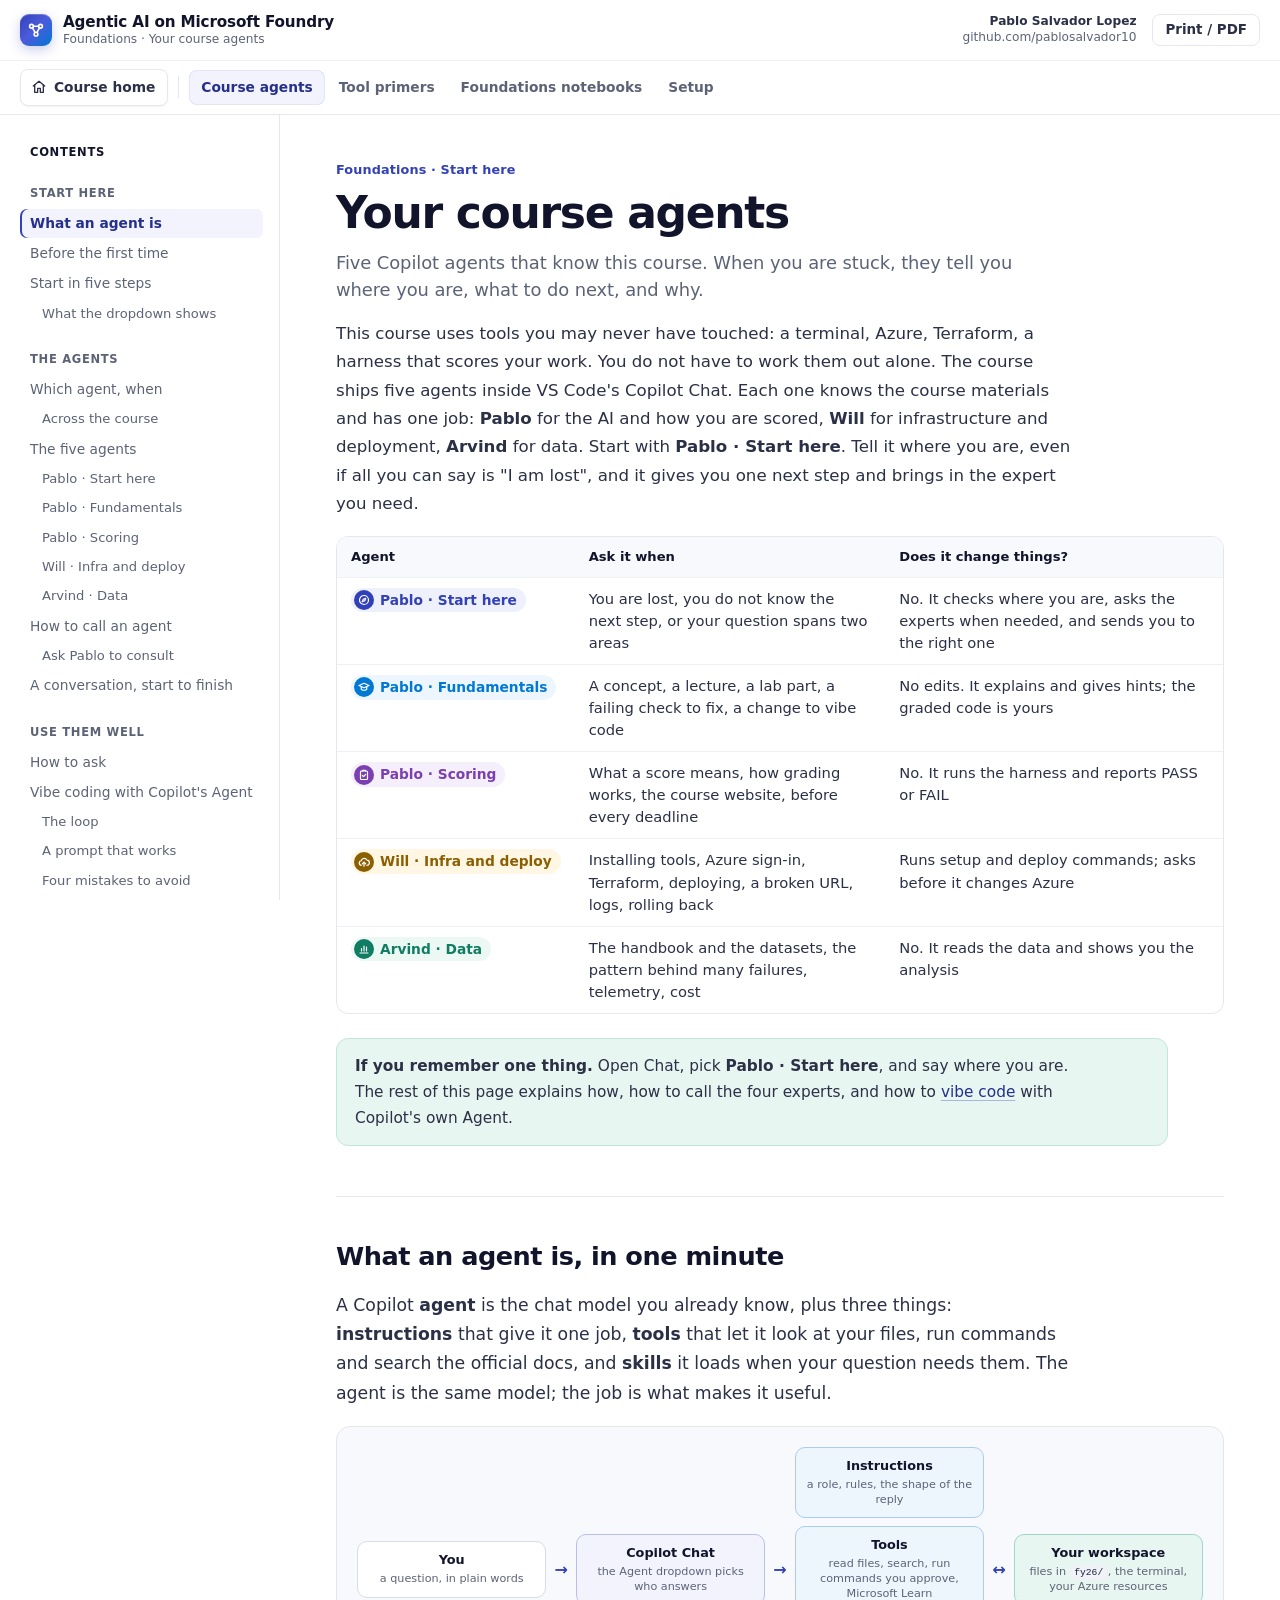
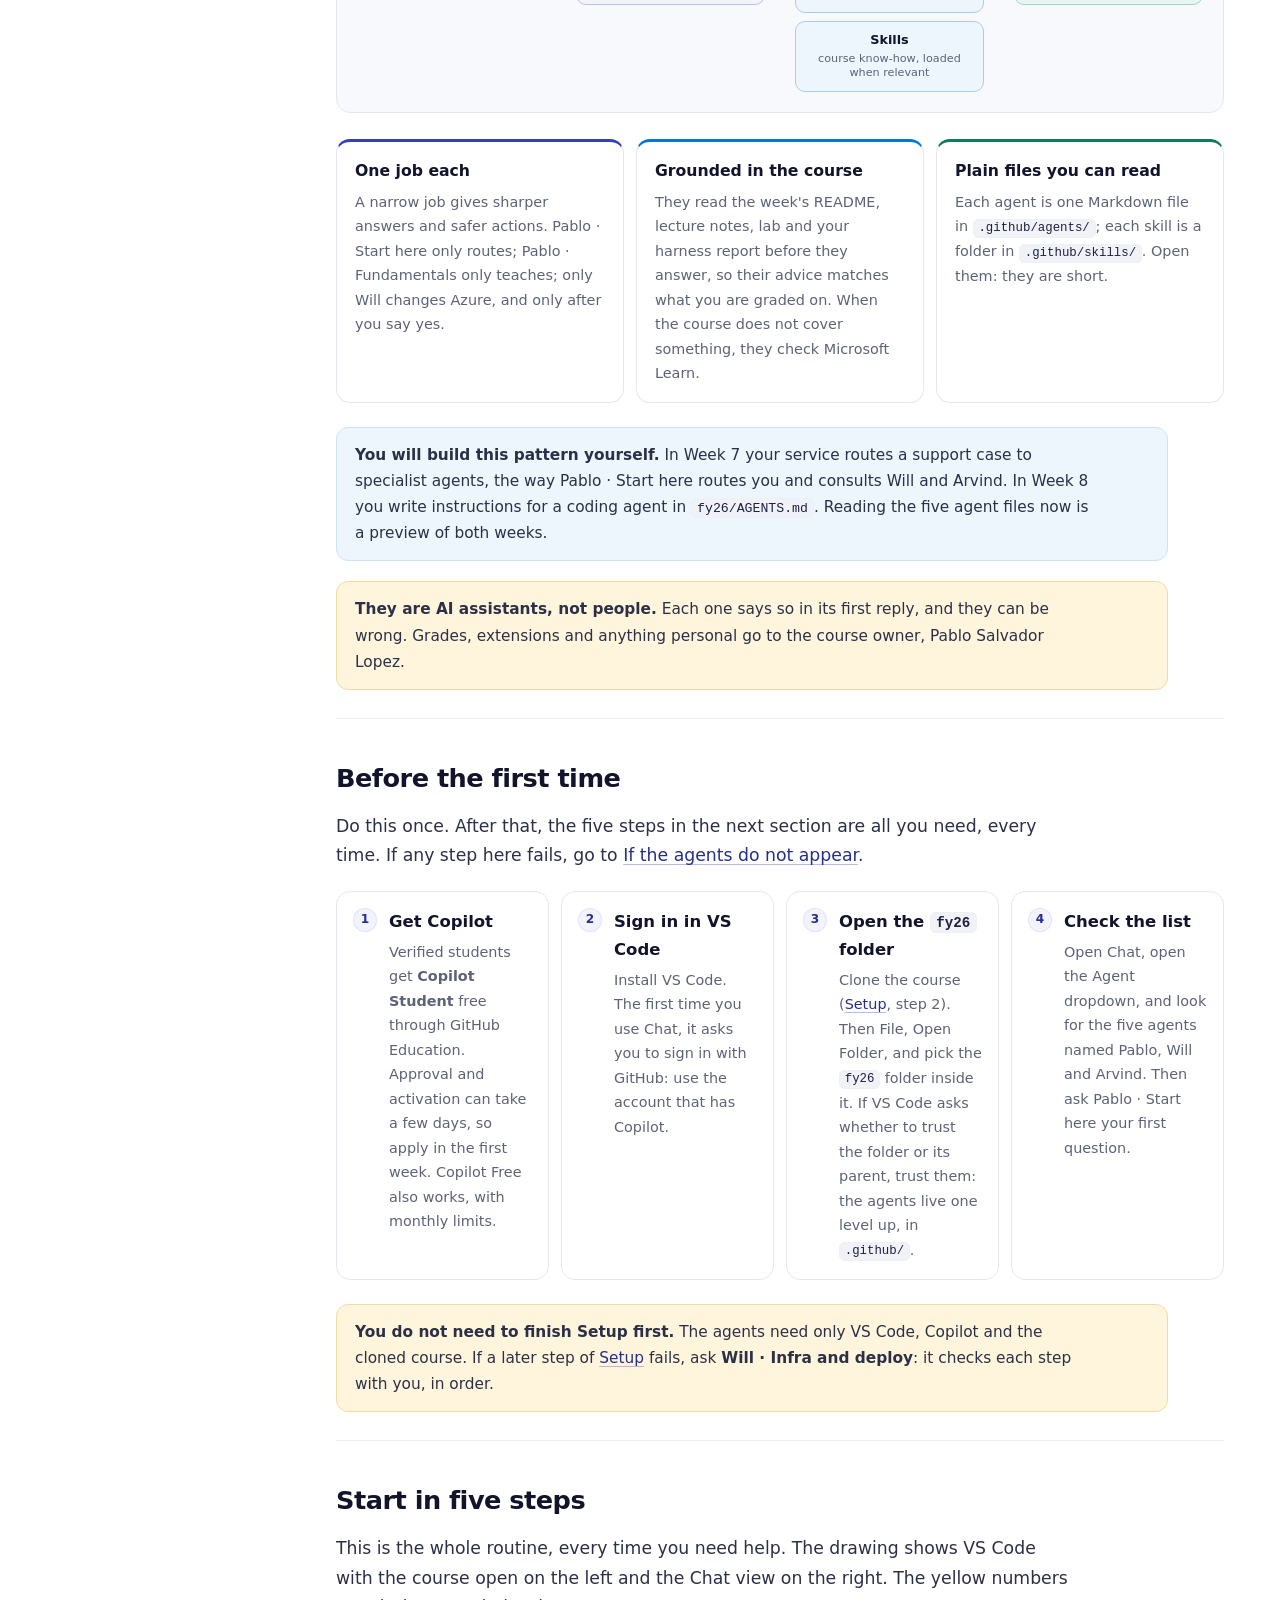
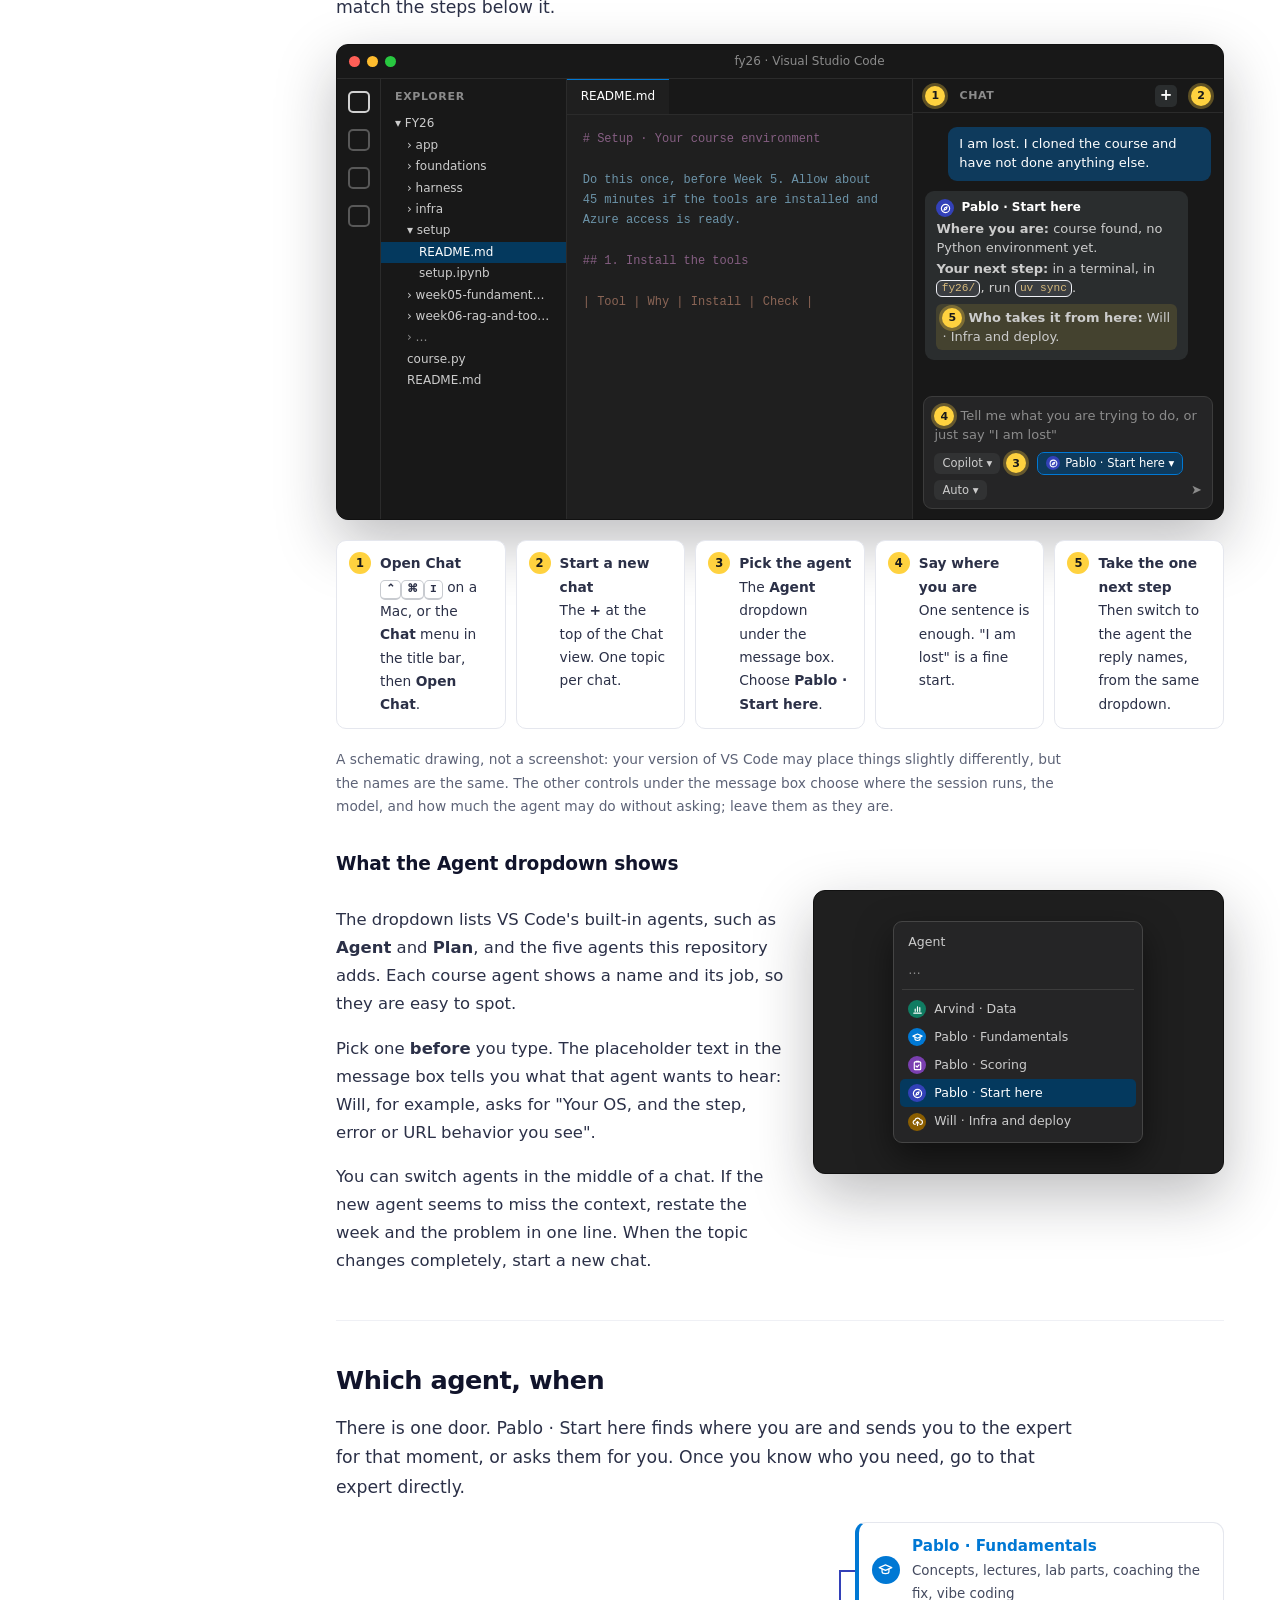
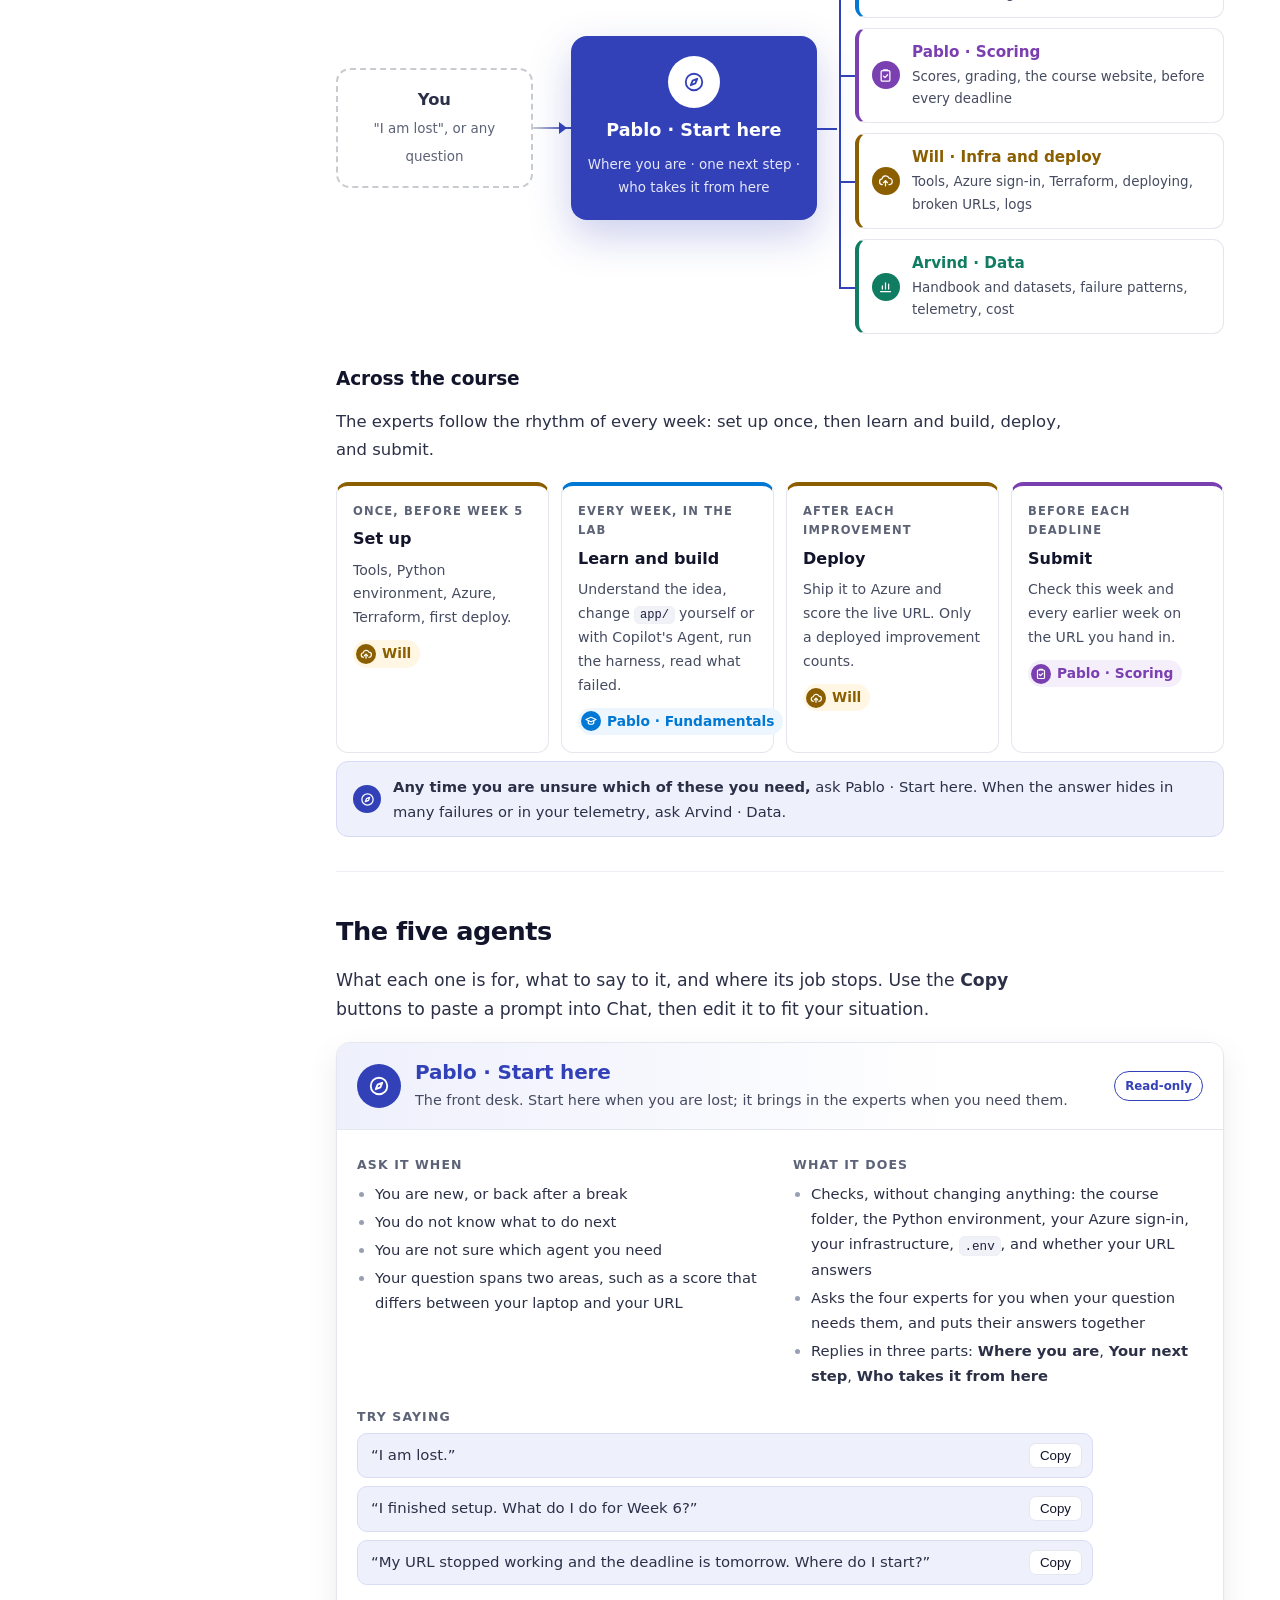
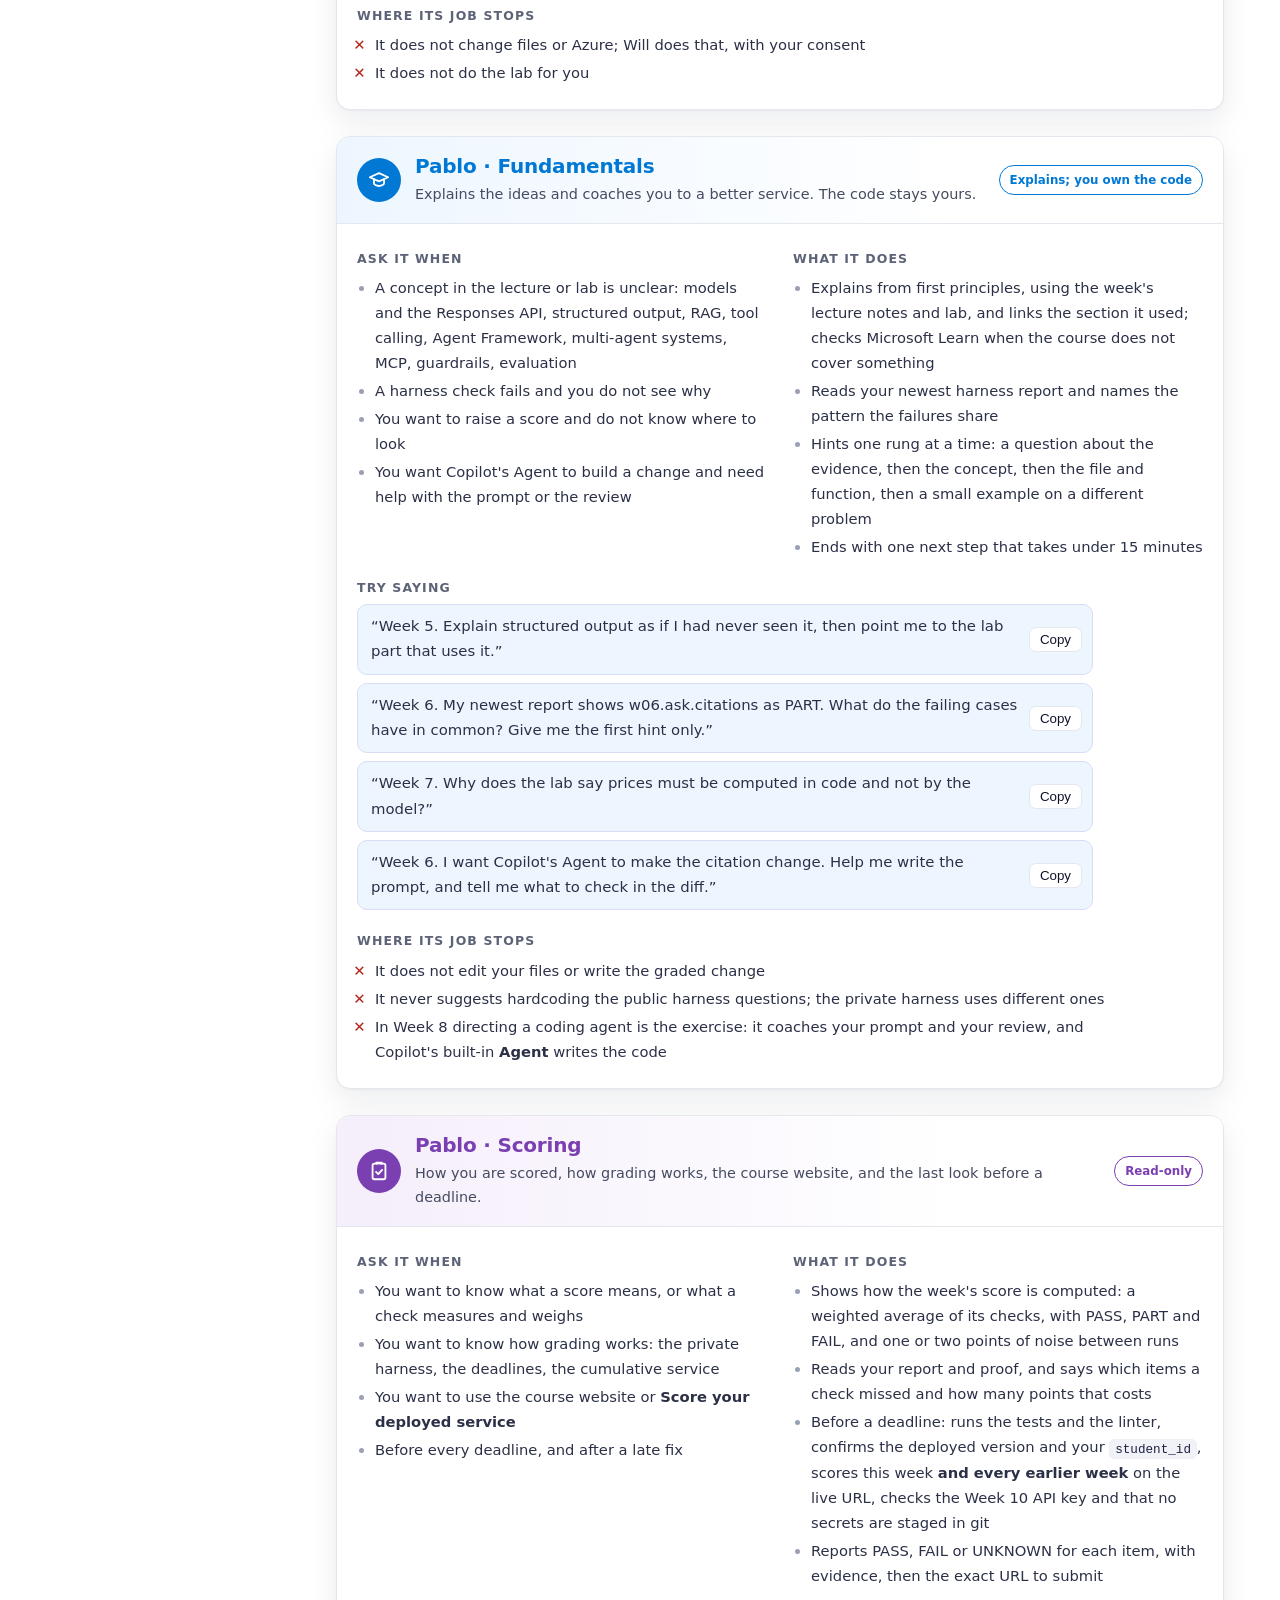
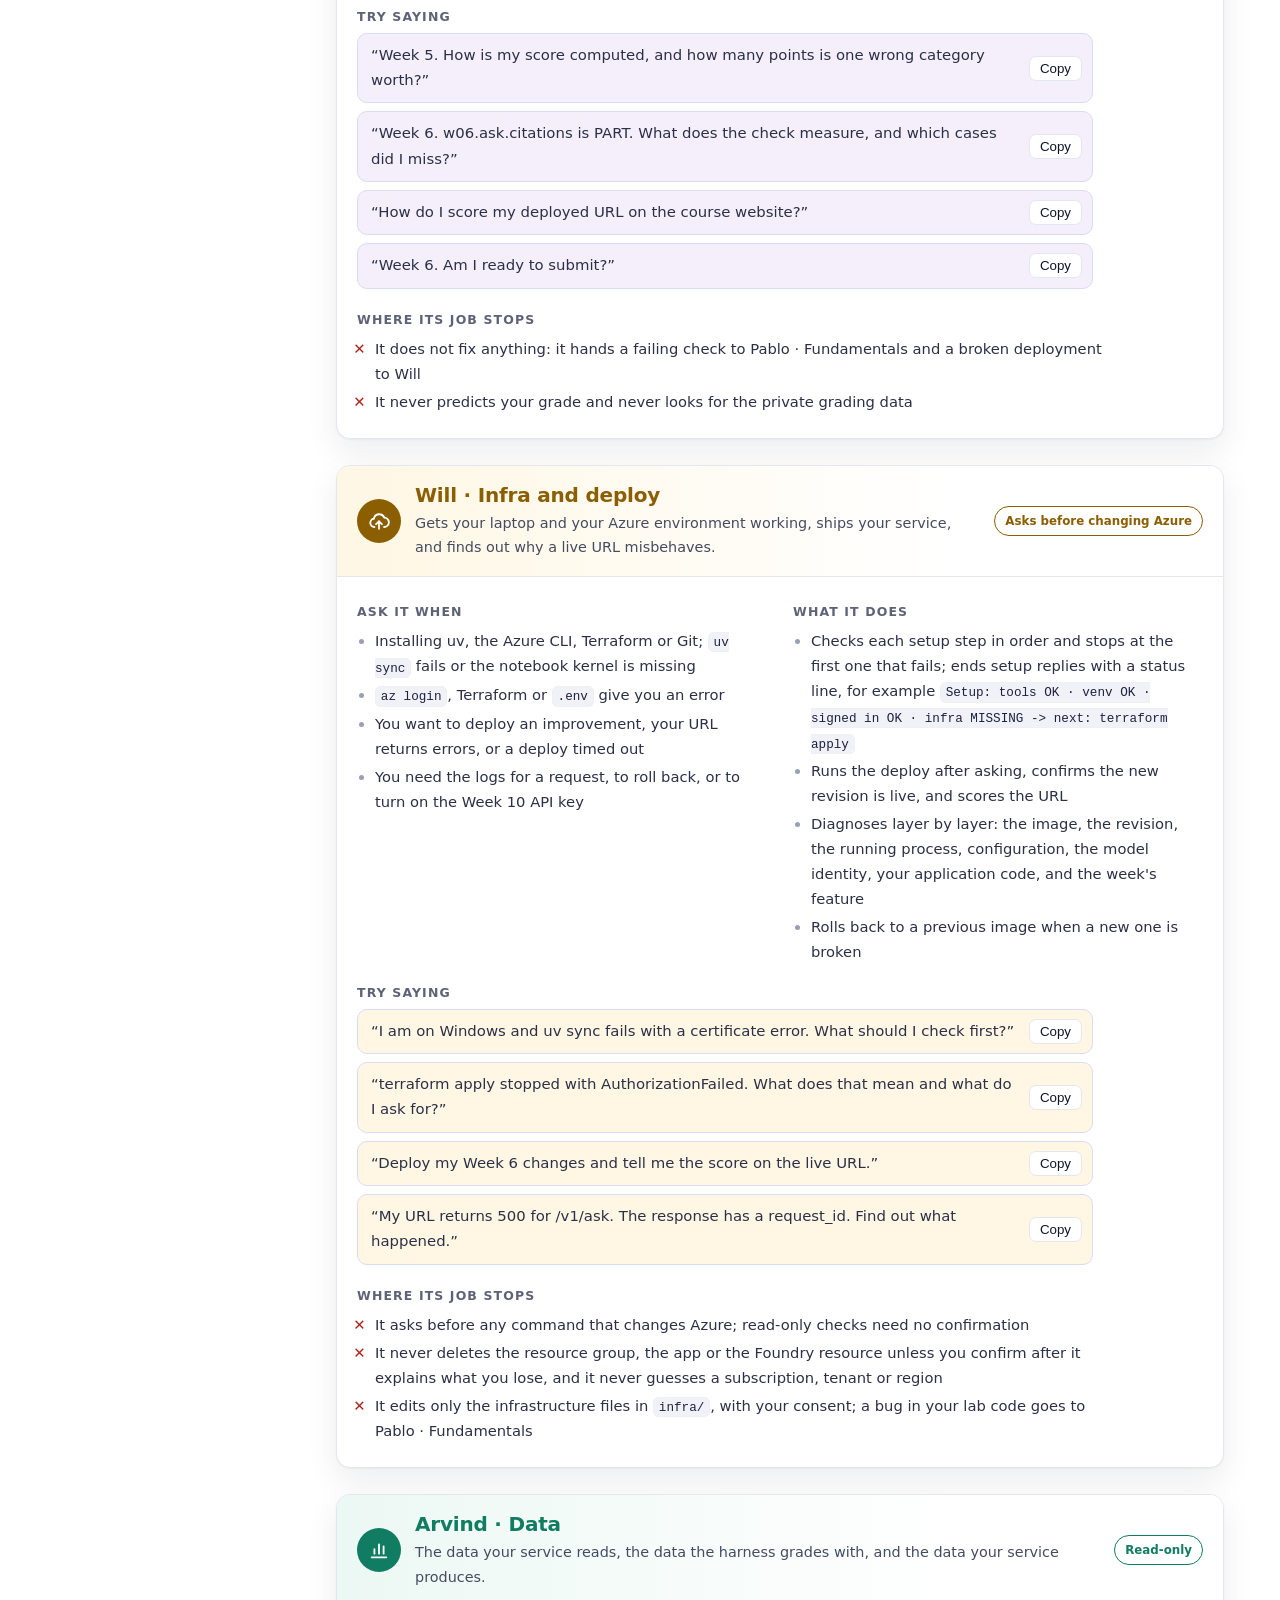
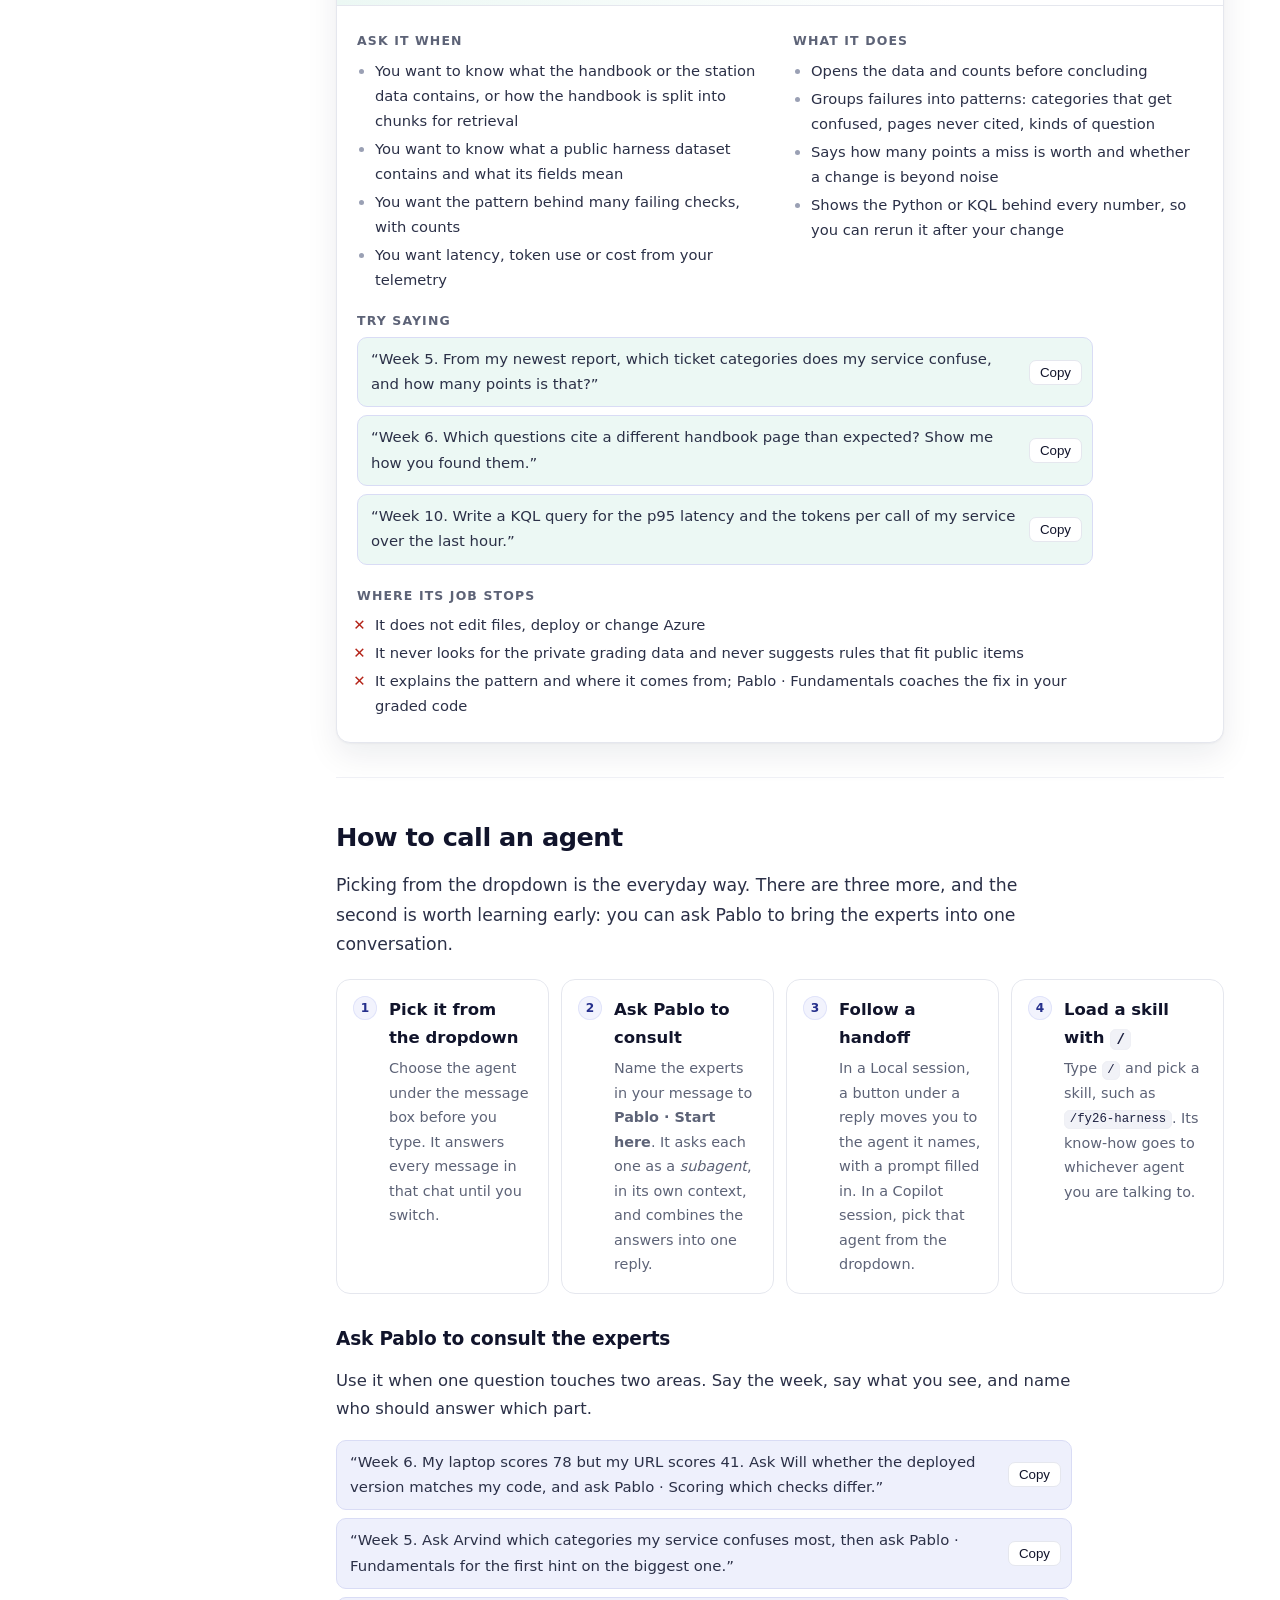
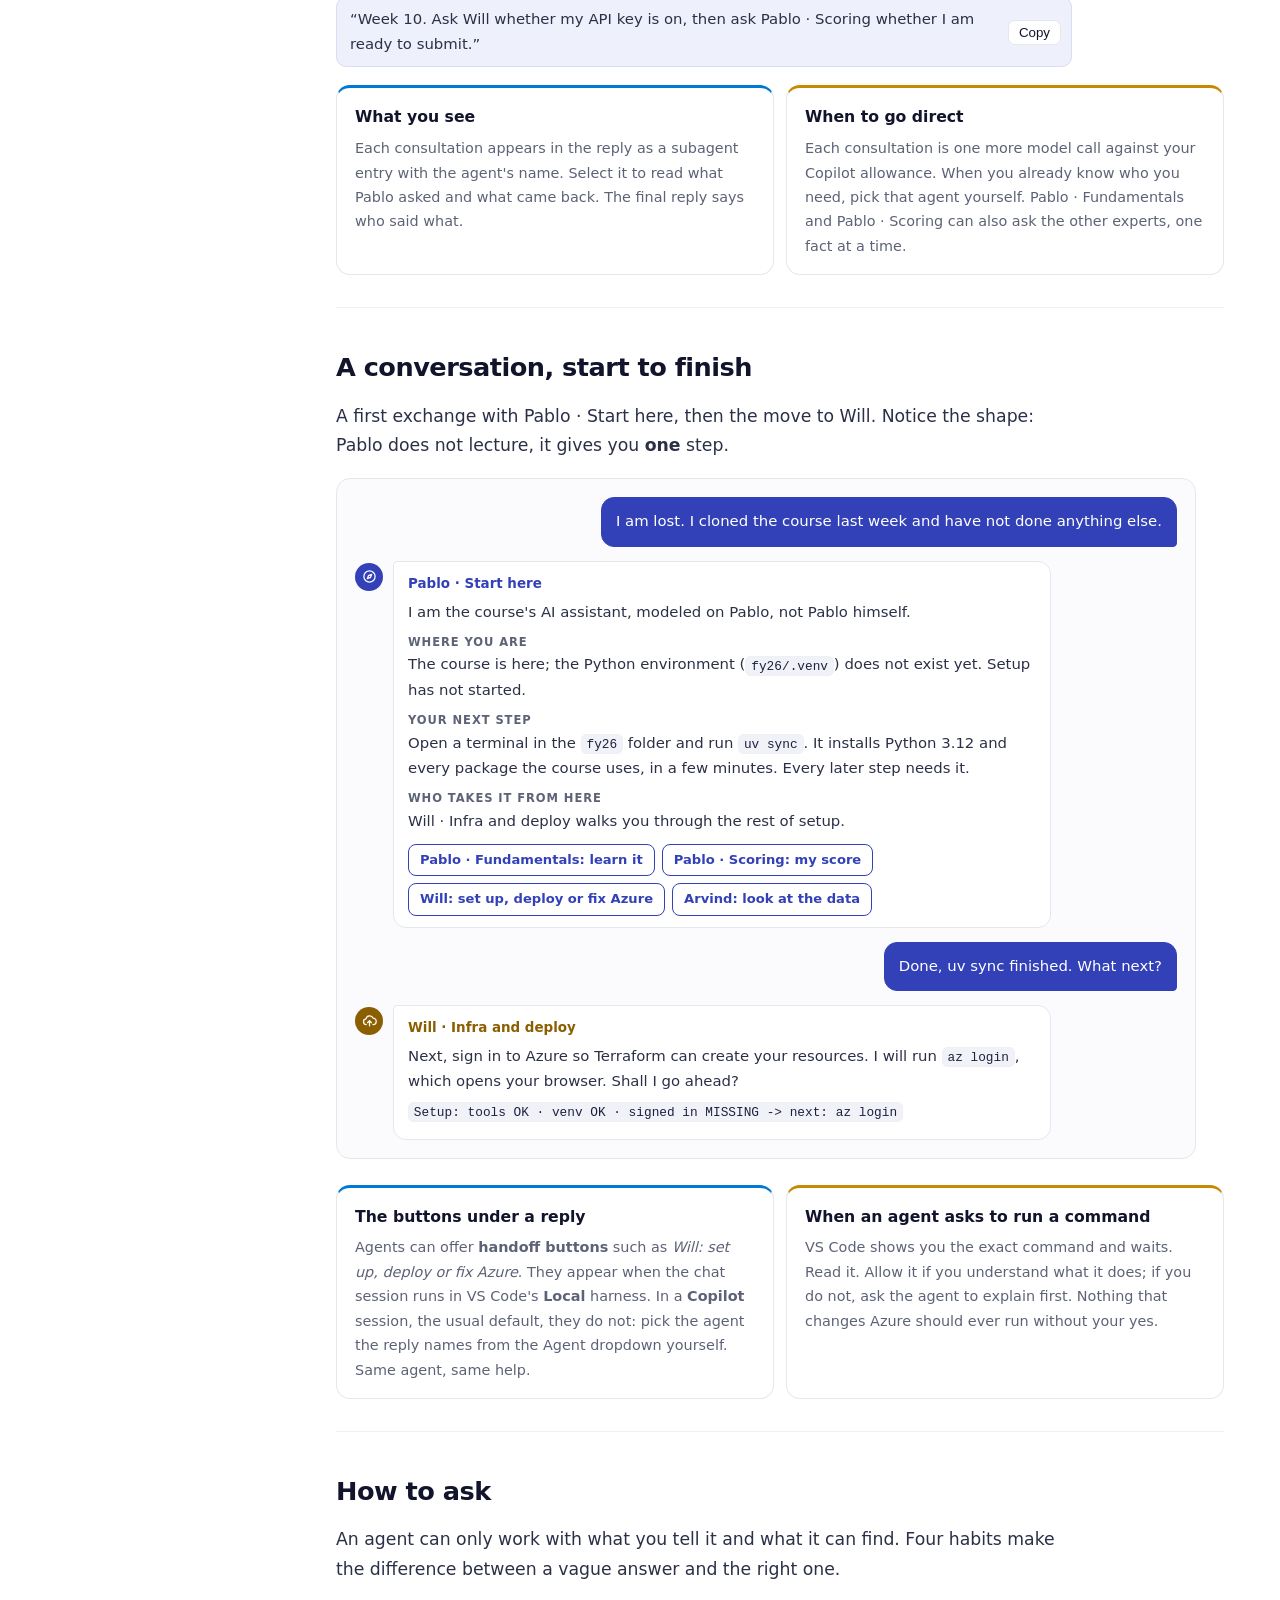
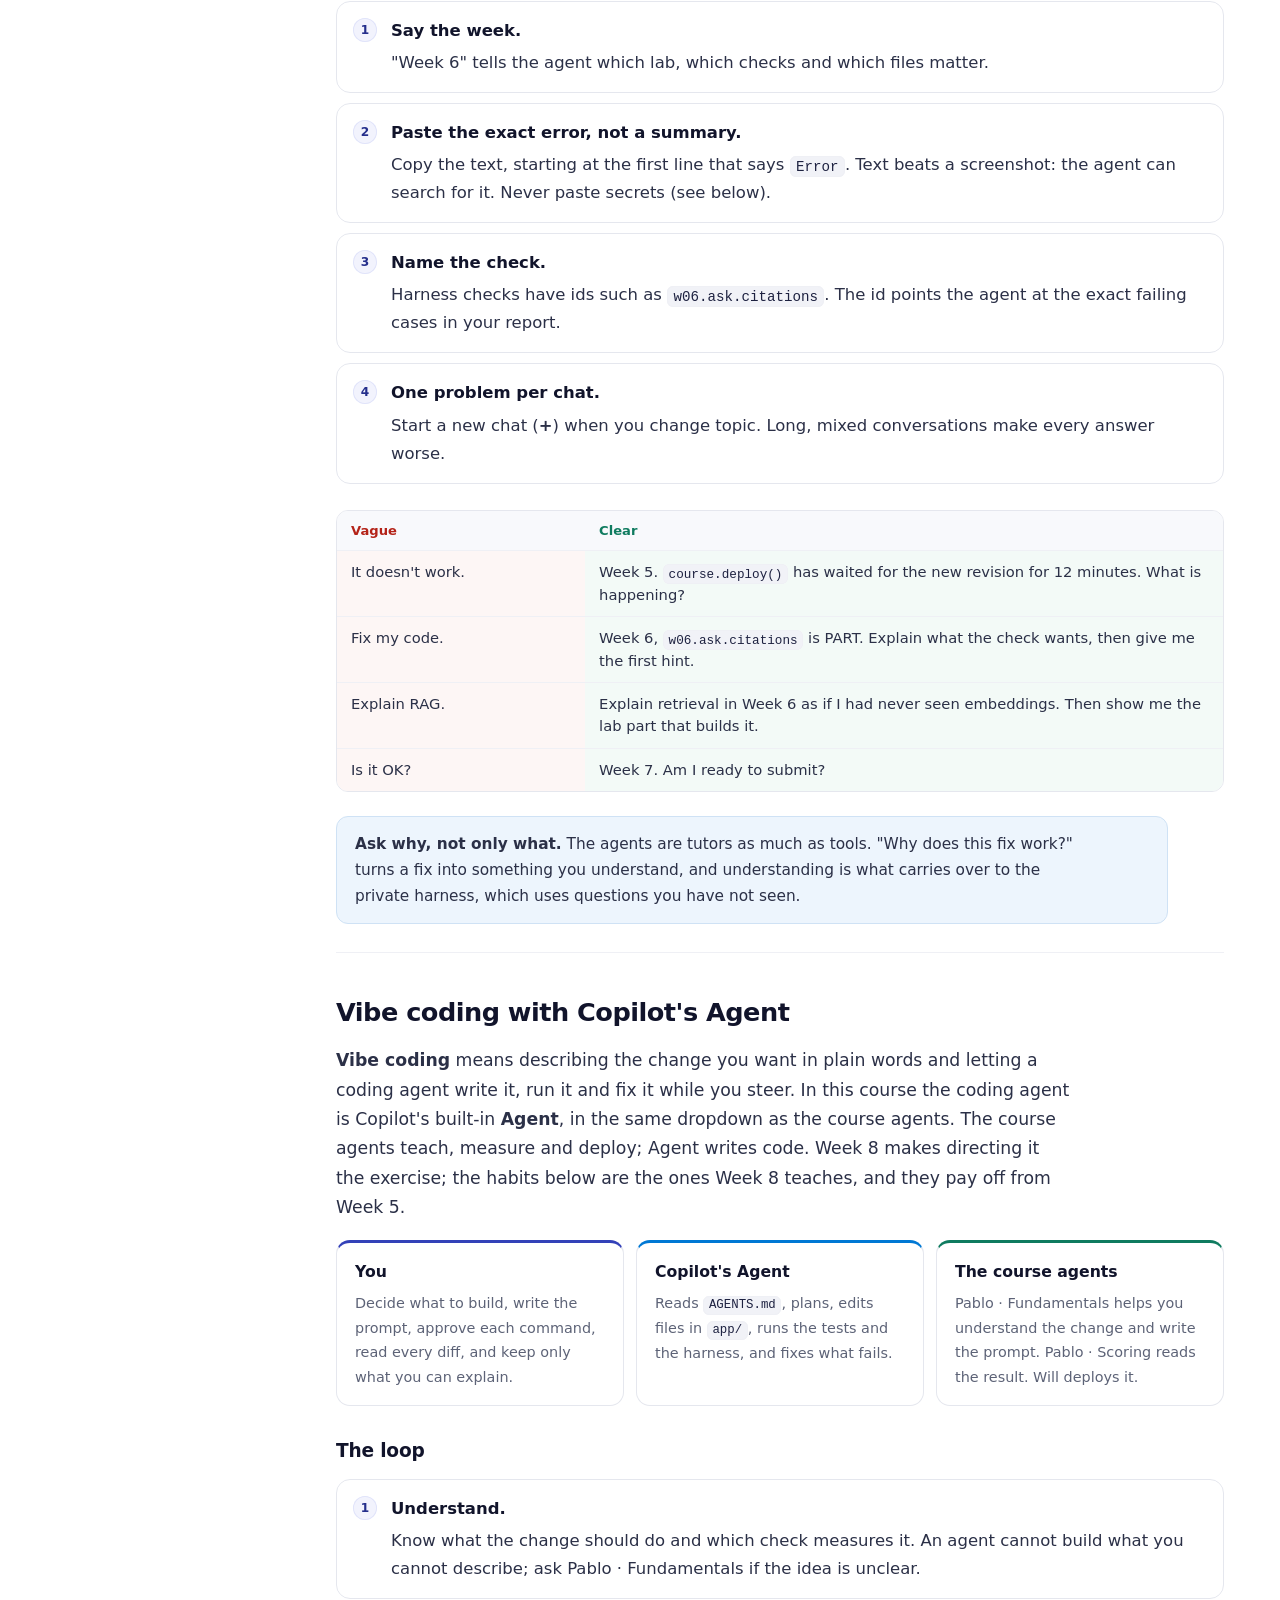
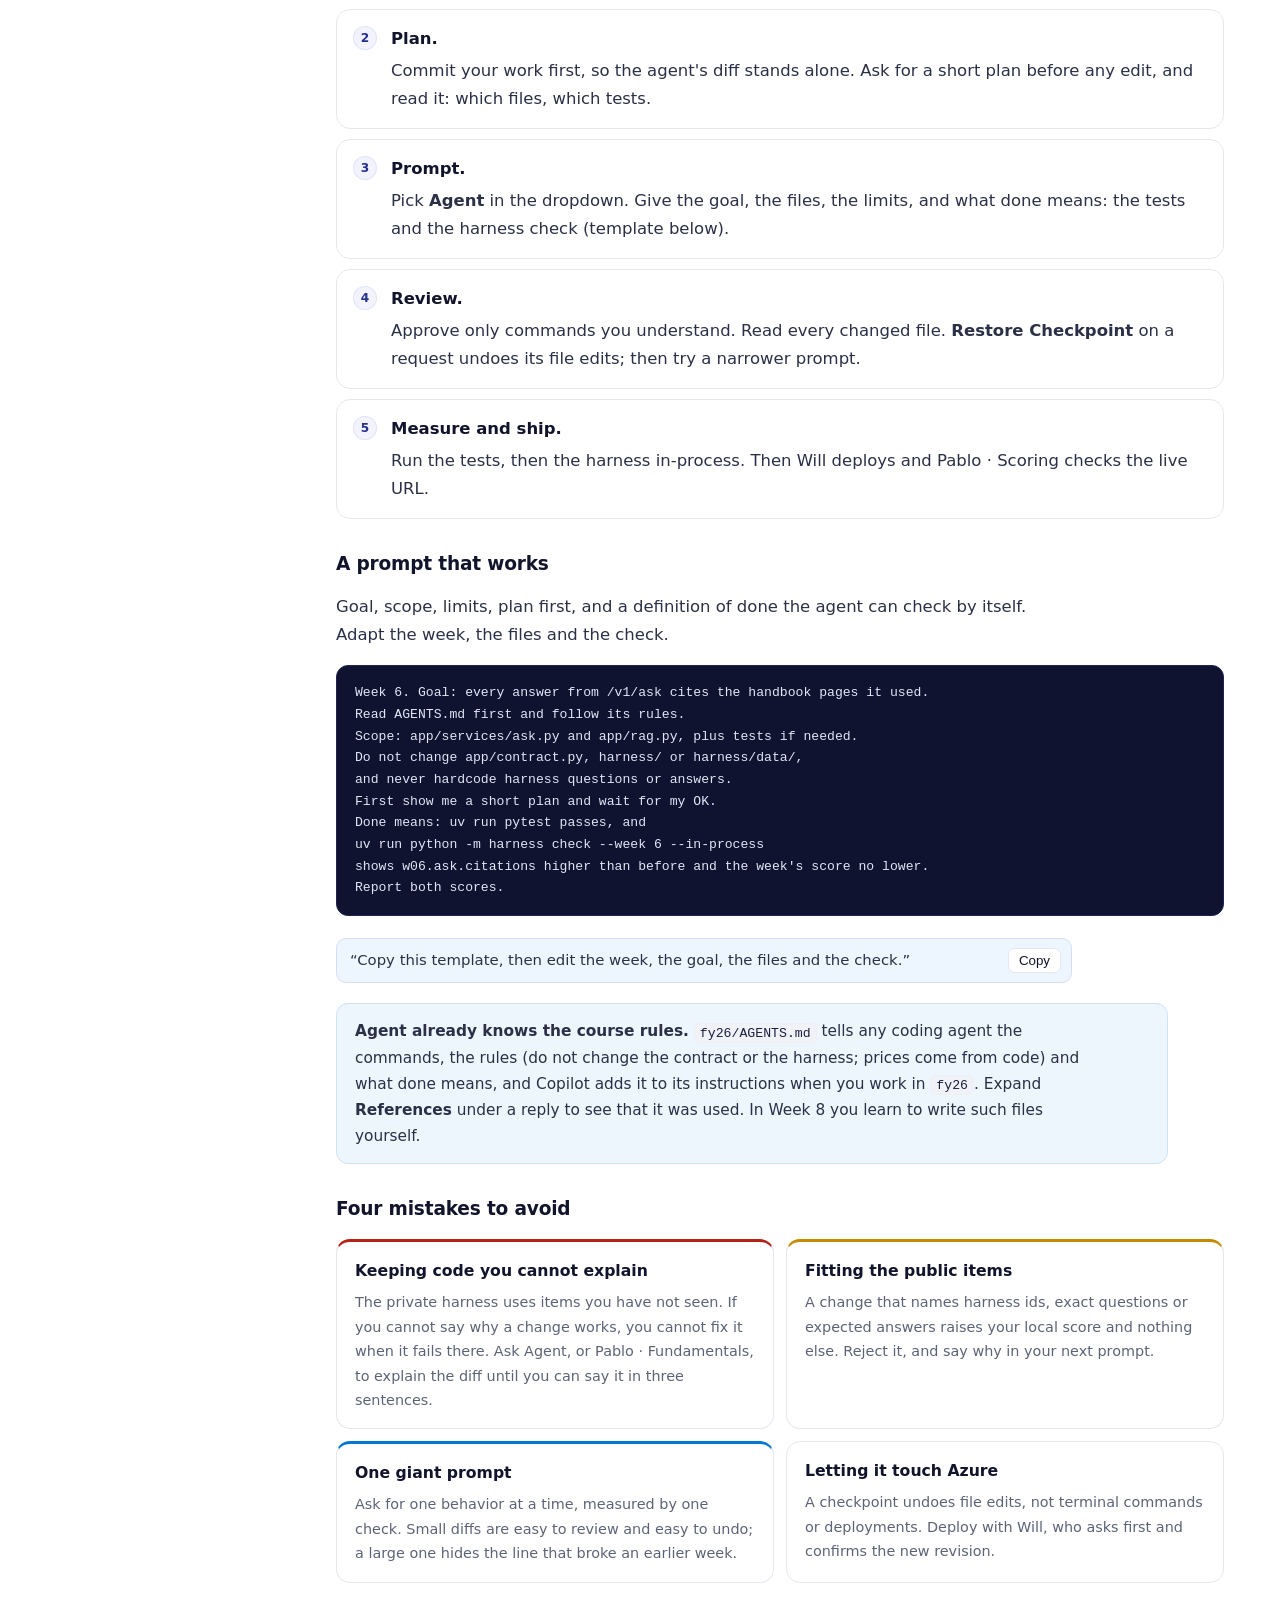
==== commit 69a3d618: "docs: no instructor names or roles in pages and READMEs; Pablo Salvador Lopez credited as owner" ====
--- a/fy26/foundations/docs/agents.html
+++ b/fy26/foundations/docs/agents.html
@@ -4,7 +4,7 @@
 <meta charset="utf-8">
 <meta name="viewport" content="width=device-width, initial-scale=1">
 <title>Foundations · Your course agents</title>
-<meta name="description" content="How to get help from the five course agents in VS Code Copilot Chat, named after the instructors: Pablo · Start here, Pablo · Fundamentals, Pablo · Scoring, Will · Infra and deploy and Arvind · Data. Which one to ask, how to call them, how to vibe code with Copilot's Agent, and what they will and will not do.">
+<meta name="description" content="How to get help from the five course agents in VS Code Copilot Chat: Pablo · Start here, Pablo · Fundamentals, Pablo · Scoring, Will · Infra and deploy and Arvind · Data. Which one to ask, how to call them, how to vibe code with Copilot's Agent, and what they will and will not do.">
 <link rel="stylesheet" href="../../assets/lecture.css">
 <link rel="stylesheet" href="../../assets/agents.css">
 </head>
@@ -33,7 +33,7 @@
 <header class="hero" id="top">
   <p class="eyebrow">Foundations · Start here</p>
   <h1>Your course agents<span class="hero-subtitle"><strong>Five Copilot agents that know this course. When you are stuck, they tell you where you are, what to do next, and why.</strong></span></h1>
-  <p class="hero-copy">This course uses tools you may never have touched: a terminal, Azure, Terraform, a harness that scores your work. You do not have to work them out alone. The course ships five agents inside VS Code's Copilot Chat. Each one knows the course materials, has one job, and carries the name of the instructor who leads that part of the course: <strong>Pablo</strong> for the AI and how you are scored, <strong>Will</strong> for infrastructure and deployment, <strong>Arvind</strong> for data. Start with <strong>Pablo · Start here</strong>. Tell it where you are, even if all you can say is "I am lost", and it gives you one next step and brings in the expert you need.</p>
+  <p class="hero-copy">This course uses tools you may never have touched: a terminal, Azure, Terraform, a harness that scores your work. You do not have to work them out alone. The course ships five agents inside VS Code's Copilot Chat. Each one knows the course materials and has one job: <strong>Pablo</strong> for the AI and how you are scored, <strong>Will</strong> for infrastructure and deployment, <strong>Arvind</strong> for data. Start with <strong>Pablo · Start here</strong>. Tell it where you are, even if all you can say is "I am lost", and it gives you one next step and brings in the expert you need.</p>
   <div class="table-wrap"><table><thead><tr><th>Agent</th><th>Ask it when</th><th>Does it change things?</th></tr></thead><tbody>
     <tr><td><a class="agent-chip is-guide" href="#start-here"><span class="agent-icon"><svg aria-hidden="true"><use href="#i-guide"/></svg></span>Pablo · Start here</a></td><td>You are lost, you do not know the next step, or your question spans two areas</td><td>No. It checks where you are, asks the experts when needed, and sends you to the right one</td></tr>
     <tr><td><a class="agent-chip is-tutor" href="#fundamentals"><span class="agent-icon"><svg aria-hidden="true"><use href="#i-tutor"/></svg></span>Pablo · Fundamentals</a></td><td>A concept, a lecture, a lab part, a failing check to fix, a change to vibe code</td><td>No edits. It explains and gives hints; the graded code is yours</td></tr>
@@ -66,7 +66,7 @@
     <div class="tile tile--green"><h4>Plain files you can read</h4><p>Each agent is one Markdown file in <code>.github/agents/</code>; each skill is a folder in <code>.github/skills/</code>. Open them: they are short.</p></div>
   </div>
   <div class="callout"><p><strong>You will build this pattern yourself.</strong> In Week 7 your service routes a support case to specialist agents, the way Pablo · Start here routes you and consults Will and Arvind. In Week 8 you write instructions for a coding agent in <code>fy26/AGENTS.md</code>. Reading the five agent files now is a preview of both weeks.</p></div>
-  <div class="callout callout--amber"><p><strong>They are AI assistants, not your instructors.</strong> Each one says so in its first reply. They are modeled on what each instructor teaches, and they can be wrong. Grades, extensions and anything personal go to Pablo, Will and Arvind themselves.</p></div>
+  <div class="callout callout--amber"><p><strong>They are AI assistants, not people.</strong> Each one says so in its first reply, and they can be wrong. Grades, extensions and anything personal go to the course owner, Pablo Salvador Lopez.</p></div>
 </section>
 
 <section id="once" data-group="Start here" data-toc="Before the first time">
@@ -148,7 +148,7 @@
   <h3 id="dropdown" data-toc="What the dropdown shows">What the Agent dropdown shows</h3>
   <div class="split">
     <div>
-      <p>The dropdown lists VS Code's built-in agents, such as <strong>Agent</strong> and <strong>Plan</strong>, and the five agents this repository adds. Each course agent shows an instructor's name and its job, so they are easy to spot.</p>
+      <p>The dropdown lists VS Code's built-in agents, such as <strong>Agent</strong> and <strong>Plan</strong>, and the five agents this repository adds. Each course agent shows a name and its job, so they are easy to spot.</p>
       <p>Pick one <strong>before</strong> you type. The placeholder text in the message box tells you what that agent wants to hear: Will, for example, asks for "Your OS, and the step, error or URL behavior you see".</p>
       <p>You can switch agents in the middle of a chat. If the new agent seems to miss the context, restate the week and the problem in one line. When the topic changes completely, start a new chat.</p>
     </div>
@@ -418,7 +418,7 @@
   </tbody></table></div>
   <div class="split">
     <div><h4>Call a skill directly</h4><p>Type <code>/</code> in the message box and pick a skill, for example <code>/fy26-troubleshooting</code>, then paste your error. Or simply ask: when your question matches a skill's description, Copilot loads it for you.</p></div>
-    <div><h4>Ignore the others</h4><p>Skills without the <code>fy26-</code> prefix belong to last year's archived labs or to instructors. You do not need them.</p></div>
+    <div><h4>Ignore the others</h4><p>Skills without the <code>fy26-</code> prefix belong to last year's archived labs or to course authoring. You do not need them.</p></div>
   </div>
 </section>
 
